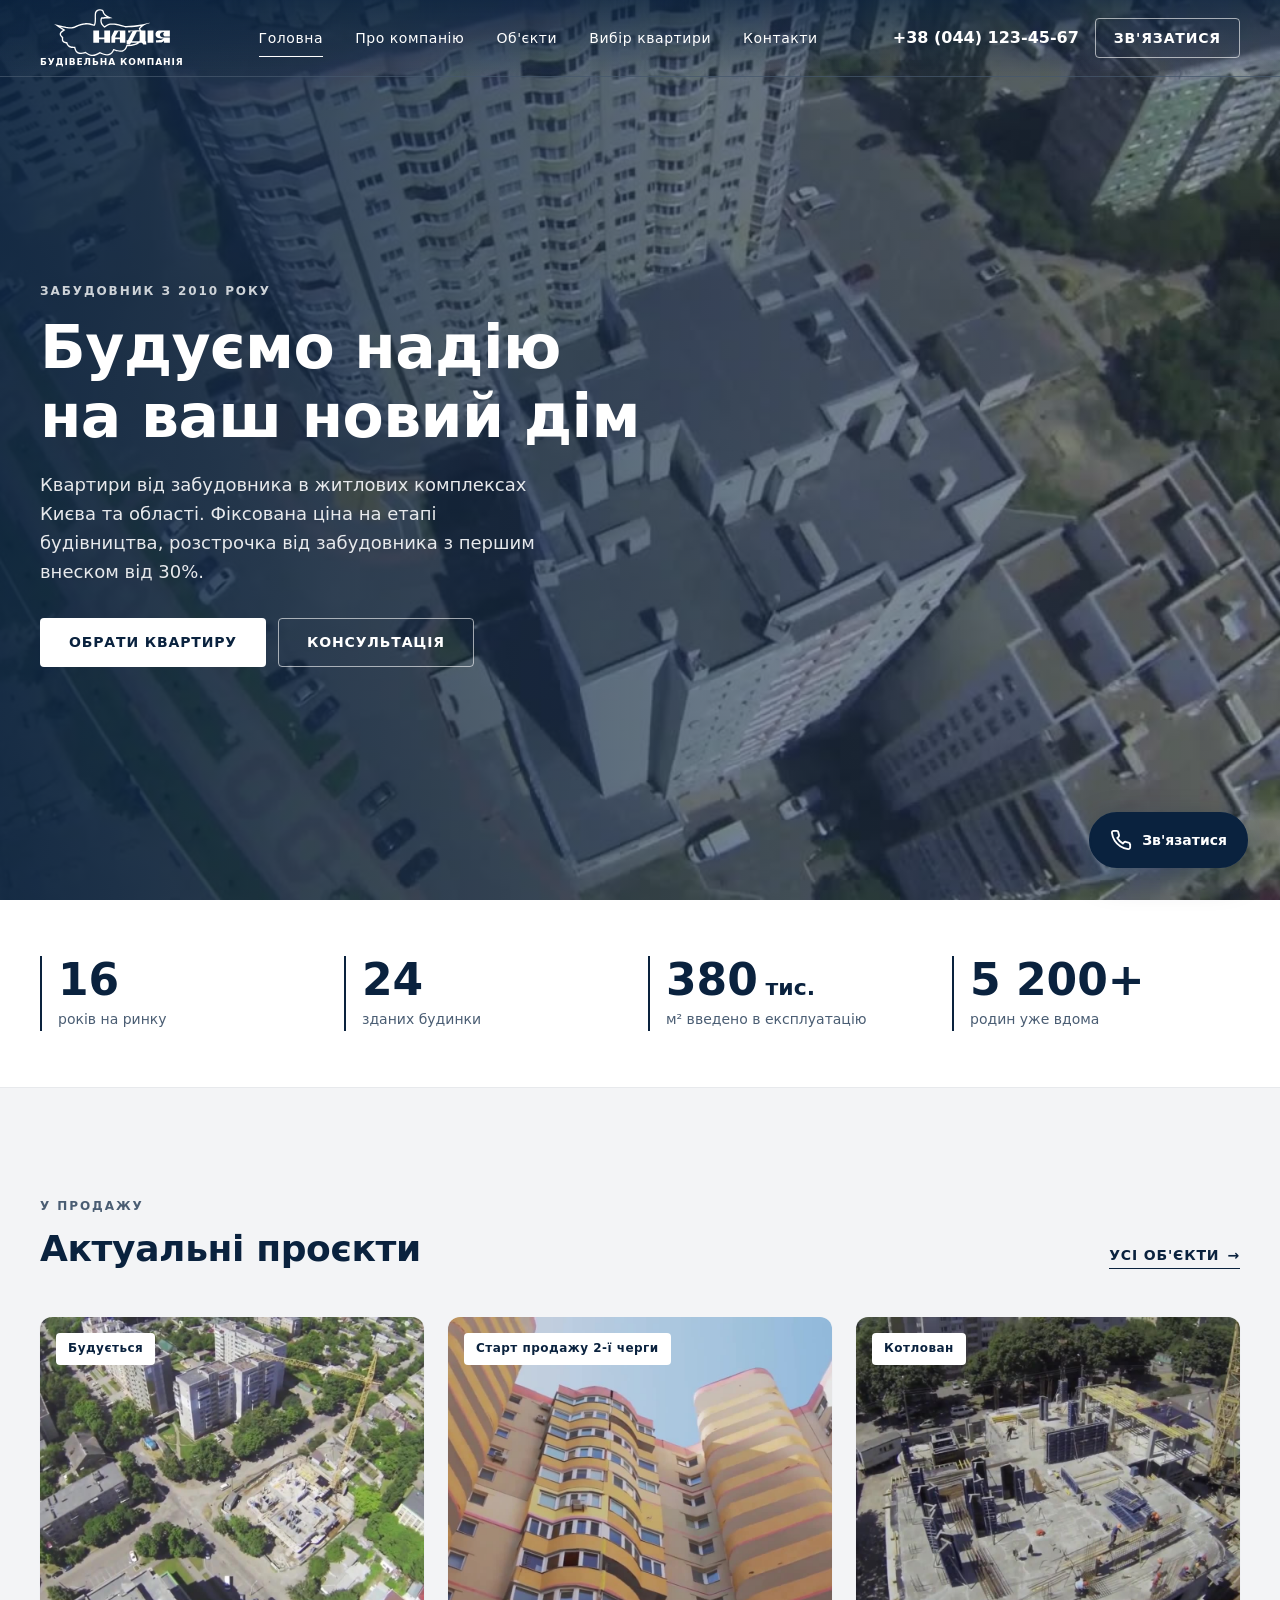
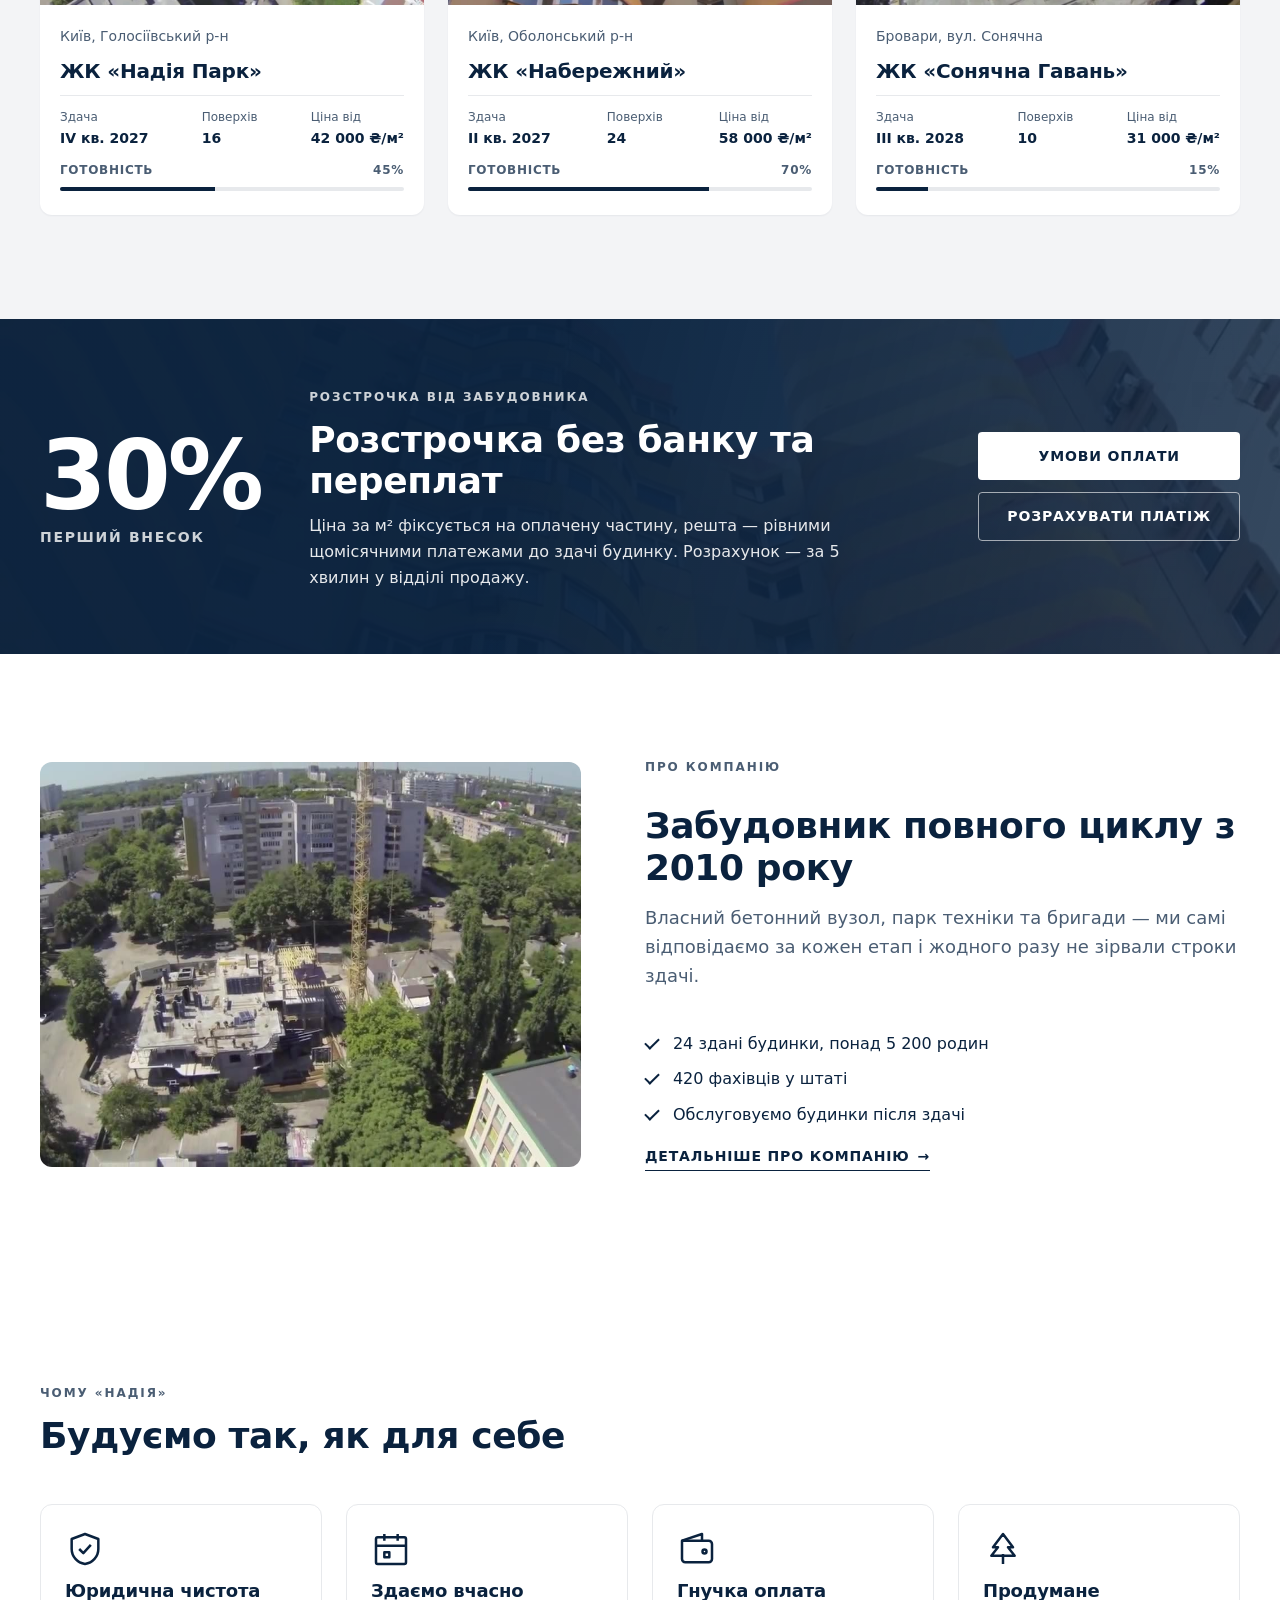
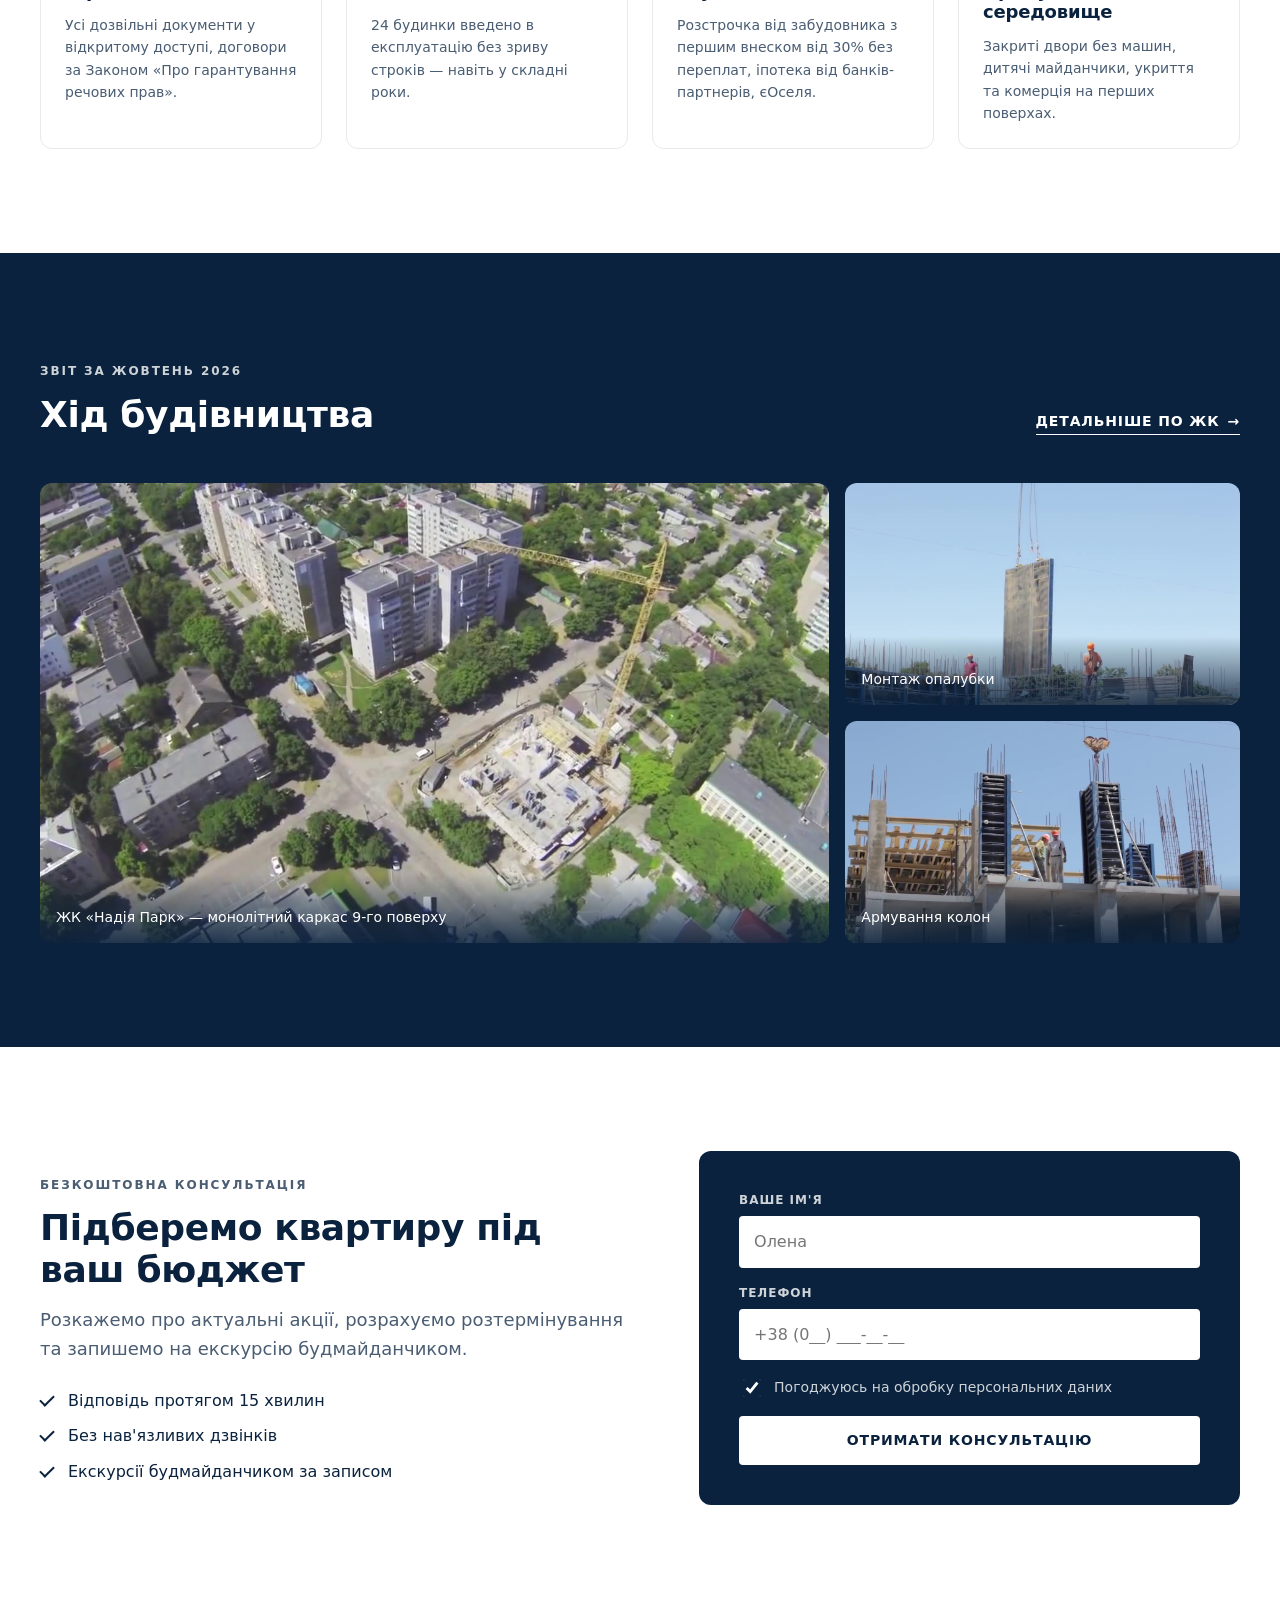
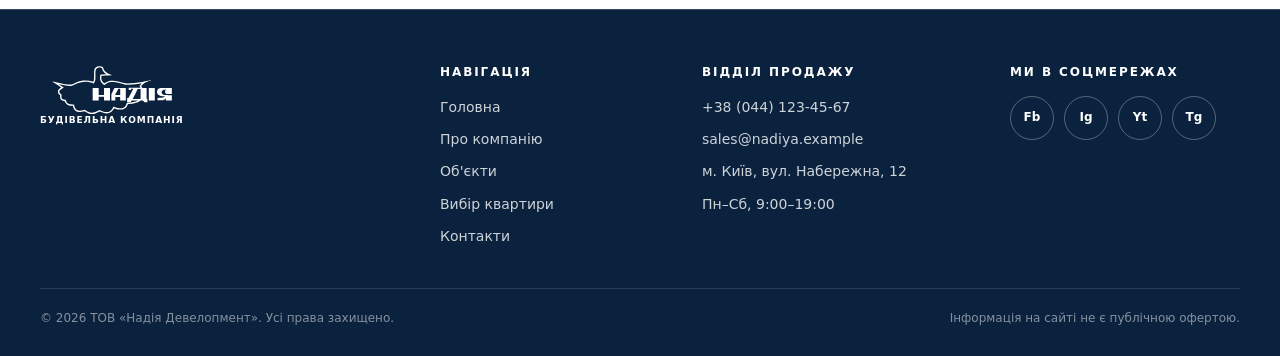
==== index.html @ 5833f3b8 "Підзадача 3: Hero без кнопки паузи та індикатора скролу - Прибрано кнопку паузи відео та індикатор п" ====
<!DOCTYPE html>
<html lang="uk">
<head>
  <meta charset="UTF-8">
  <meta name="viewport" content="width=device-width, initial-scale=1">
  <title>Головна — Надія Девелопмент</title>
  <meta name="description" content="Надія Девелопмент — будівництво житлових комплексів, продаж квартир від забудовника.">
  <meta name="theme-color" content="#0a223e">
  <link rel="icon" href="assets/icons/favicon.svg" type="image/svg+xml">
  <link rel="stylesheet" href="css/base.css">
  <link rel="stylesheet" href="css/components.css">
  <link rel="stylesheet" href="css/pages.css">
  <script src="js/main.js" defer></script>
</head>
<body class="page-home">
  <a class="skip-link" href="#main">Перейти до змісту</a>

  <header class="site-header" id="top">
    <div class="container site-header__inner">
      <a class="logo" href="index.html">
        <img src="assets/img/logo.svg" alt="Надія — на головну" width="301" height="122">
        <span class="logo__caption">Будівельна компанія</span>
      </a>

      <nav class="main-nav" id="main-nav" aria-label="Головне меню">
        <ul class="main-nav__list">
          <li><a class="main-nav__link" href="index.html" aria-current="page">Головна</a></li>
          <li><a class="main-nav__link" href="html/about.html">Про компанію</a></li>
          <li><a class="main-nav__link" href="html/properties.html">Об'єкти</a></li>
          <li><a class="main-nav__link" href="html/apartments.html">Вибір квартири</a></li>
          <li><a class="main-nav__link" href="html/contacts.html">Контакти</a></li>
        </ul>
        <div class="main-nav__extra">
          <a class="main-nav__phone" href="tel:+380441234567">+38 (044) 123-45-67</a>
          <p class="main-nav__hours">Пн–Сб, 9:00–19:00</p>
          <button class="btn btn--light btn--block" type="button" data-open-contact>Залишити заявку</button>
        </div>
      </nav>

      <div class="site-header__actions">
        <a class="header-phone" href="tel:+380441234567">+38 (044) 123-45-67</a>
        <button class="btn btn--outline-light btn--sm header-cta" type="button" data-open-contact>Зв'язатися</button>
        <button class="burger" type="button" aria-expanded="false" aria-controls="main-nav" aria-label="Відкрити меню">
          <span class="burger__line"></span>
        </button>
      </div>
    </div>
  </header>

  <main id="main">
    <!-- Hero with presentation video -->
    <section class="hero on-dark" aria-label="Головний банер">
      <video class="hero__video" autoplay muted loop playsinline preload="metadata" poster="assets/img/aerial-tower.jpg" aria-hidden="true">
        <source src="assets/video/presentation.mp4" type="video/mp4">
      </video>
      <div class="hero__overlay"></div>
      <div class="container hero__content">
        <span class="eyebrow">Забудовник з 2010 року</span>
        <h1 class="hero__title">Будуємо надію<br> на ваш новий дім</h1>
        <p class="hero__text">Квартири від забудовника в житлових комплексах Києва та області. Фіксована ціна на етапі будівництва, розстрочка від забудовника з першим внеском від 30%.</p>
        <div class="hero__actions">
          <a class="btn btn--light" href="html/apartments.html">Обрати квартиру</a>
          <button class="btn btn--outline-light" type="button" data-open-contact data-request-type="consultation">Консультація</button>
        </div>
      </div>
    </section>

    <!-- Company in numbers -->
    <section class="section stats" id="stats" aria-labelledby="stats-title">
      <div class="container">
        <h2 class="visually-hidden" id="stats-title">Компанія в цифрах</h2>
        <ul class="stats__list">
          <li class="stats__item"><span class="stats__value">16</span><span class="stats__label">років на ринку</span></li>
          <li class="stats__item"><span class="stats__value">24</span><span class="stats__label">зданих будинки</span></li>
          <li class="stats__item"><span class="stats__value">380<small> тис.</small></span><span class="stats__label">м² введено в експлуатацію</span></li>
          <li class="stats__item"><span class="stats__value">5 200+</span><span class="stats__label">родин уже вдома</span></li>
        </ul>
      </div>
    </section>

    <!-- Current projects -->
    <section class="section section--alt" aria-labelledby="projects-title">
      <div class="container">
        <div class="section__head">
          <div>
            <span class="eyebrow">У продажу</span>
            <h2 id="projects-title">Актуальні проєкти</h2>
          </div>
          <a class="link-arrow" href="html/properties.html">Усі об'єкти</a>
        </div>
        <div class="grid grid--3">
          <article class="project-card">
            <div class="project-card__media">
              <img src="assets/img/aerial-site.jpg" alt="" width="1280" height="720" loading="lazy">
              <span class="badge">Будується</span>
            </div>
            <div class="project-card__body">
              <p class="project-card__location">Київ, Голосіївський р-н</p>
              <h3 class="project-card__title"><a class="stretched-link" href="html/property.html">ЖК «Надія Парк»</a></h3>
              <dl class="project-card__facts"><div><dt>Здача</dt><dd>IV кв. 2027</dd></div><div><dt>Поверхів</dt><dd>16</dd></div><div><dt>Ціна від</dt><dd>42 000 ₴/м²</dd></div></dl>
            <div class="progress" role="img" aria-label="Готовність будівництва 45%">
              <span class="progress__label"><span>Готовність</span><span>45%</span></span>
              <span class="progress__track"><span class="progress__bar" style="width: 45%"></span></span>
            </div>
            </div>
          </article>
          <article class="project-card">
            <div class="project-card__media">
              <img src="assets/img/facade.jpg" alt="" width="1280" height="720" loading="lazy">
              <span class="badge">Старт продажу 2-ї черги</span>
            </div>
            <div class="project-card__body">
              <p class="project-card__location">Київ, Оболонський р-н</p>
              <h3 class="project-card__title"><a class="stretched-link" href="html/property.html">ЖК «Набережний»</a></h3>
              <dl class="project-card__facts"><div><dt>Здача</dt><dd>II кв. 2027</dd></div><div><dt>Поверхів</dt><dd>24</dd></div><div><dt>Ціна від</dt><dd>58 000 ₴/м²</dd></div></dl>
            <div class="progress" role="img" aria-label="Готовність будівництва 70%">
              <span class="progress__label"><span>Готовність</span><span>70%</span></span>
              <span class="progress__track"><span class="progress__bar" style="width: 70%"></span></span>
            </div>
            </div>
          </article>
          <article class="project-card">
            <div class="project-card__media">
              <img src="assets/img/site-top.jpg" alt="" width="1280" height="720" loading="lazy">
              <span class="badge">Котлован</span>
            </div>
            <div class="project-card__body">
              <p class="project-card__location">Бровари, вул. Сонячна</p>
              <h3 class="project-card__title"><a class="stretched-link" href="html/property.html">ЖК «Сонячна Гавань»</a></h3>
              <dl class="project-card__facts"><div><dt>Здача</dt><dd>III кв. 2028</dd></div><div><dt>Поверхів</dt><dd>10</dd></div><div><dt>Ціна від</dt><dd>31 000 ₴/м²</dd></div></dl>
            <div class="progress" role="img" aria-label="Готовність будівництва 15%">
              <span class="progress__label"><span>Готовність</span><span>15%</span></span>
              <span class="progress__track"><span class="progress__bar" style="width: 15%"></span></span>
            </div>
            </div>
          </article>
        </div>
      </div>
    </section>

    <!-- Promo: installment plan -->
    <section class="promo on-dark" aria-labelledby="promo-title">
      <div class="container promo__inner">
        <div class="promo__figure" aria-hidden="true">
          <span class="promo__value">30%</span>
          <span class="promo__caption">перший внесок</span>
        </div>
        <div class="promo__text">
          <span class="eyebrow">Розстрочка від забудовника</span>
          <h2 id="promo-title">Розстрочка без банку та переплат</h2>
          <p>Ціна за м² фіксується на оплачену частину, решта — рівними щомісячними платежами до здачі будинку. Розрахунок — за 5 хвилин у відділі продажу.</p>
        </div>
        <div class="promo__actions">
          <a class="btn btn--light" href="html/property.html#purchase">Умови оплати</a>
          <button class="btn btn--outline-light" type="button" data-open-contact data-request-type="consultation" data-message="Прошу розрахувати розстрочку">Розрахувати платіж</button>
        </div>
      </div>
    </section>

    <!-- About teaser -->
    <section class="section" aria-labelledby="about-teaser-title">
      <div class="container about-intro">
        <figure class="about-intro__media">
          <img src="assets/img/panorama.jpg" alt="Житлові квартали, збудовані компанією" width="1280" height="720" loading="lazy">
        </figure>
        <div class="about-intro__text">
          <span class="eyebrow">Про компанію</span>
          <h2 id="about-teaser-title">Забудовник повного циклу з 2010 року</h2>
          <p class="lead">Власний бетонний вузол, парк техніки та бригади — ми самі відповідаємо за кожен етап і жодного разу не зірвали строки здачі.</p>
          <ul class="cta__points">
            <li>24 здані будинки, понад 5 200 родин</li>
            <li>420 фахівців у штаті</li>
            <li>Обслуговуємо будинки після здачі</li>
          </ul>
          <p><a class="link-arrow" href="html/about.html">Детальніше про компанію</a></p>
        </div>
      </div>
    </section>

    <!-- Advantages -->
    <section class="section" aria-labelledby="why-title">
      <div class="container">
        <div class="section__head">
          <div>
            <span class="eyebrow">Чому «Надія»</span>
            <h2 id="why-title">Будуємо так, як для себе</h2>
          </div>
        </div>
        <ul class="features grid grid--4">
          <li class="feature">
            <svg class="feature__icon" width="40" height="40" viewBox="0 0 24 24" fill="none" stroke="currentColor" stroke-width="1.5" stroke-linejoin="round" aria-hidden="true"><path d="M12 3l8 3v6c0 4.5-3.4 8.3-8 9-4.6-.7-8-4.5-8-9V6z"/><path d="M8.5 12l2.5 2.5 4.5-5"/></svg>
            <h3 class="feature__title">Юридична чистота</h3>
            <p class="feature__text">Усі дозвільні документи у відкритому доступі, договори за Законом «Про гарантування речових прав».</p>
          </li>
          <li class="feature">
            <svg class="feature__icon" width="40" height="40" viewBox="0 0 24 24" fill="none" stroke="currentColor" stroke-width="1.5" stroke-linejoin="round" aria-hidden="true"><rect x="3" y="5" width="18" height="16" rx="1"/><path d="M3 10h18M8 3v4M16 3v4"/><path d="M8 14h3v3H8z"/></svg>
            <h3 class="feature__title">Здаємо вчасно</h3>
            <p class="feature__text">24 будинки введено в експлуатацію без зриву строків — навіть у складні роки.</p>
          </li>
          <li class="feature">
            <svg class="feature__icon" width="40" height="40" viewBox="0 0 24 24" fill="none" stroke="currentColor" stroke-width="1.5" stroke-linejoin="round" aria-hidden="true"><path d="M3 7h16a2 2 0 0 1 2 2v9a2 2 0 0 1-2 2H5a2 2 0 0 1-2-2z"/><path d="M3 7l12-4v4"/><circle cx="16.5" cy="13.5" r="1.2"/></svg>
            <h3 class="feature__title">Гнучка оплата</h3>
            <p class="feature__text">Розстрочка від забудовника з першим внеском від 30% без переплат, іпотека від банків-партнерів, єОселя.</p>
          </li>
          <li class="feature">
            <svg class="feature__icon" width="40" height="40" viewBox="0 0 24 24" fill="none" stroke="currentColor" stroke-width="1.5" stroke-linejoin="round" aria-hidden="true"><path d="M12 21v-6"/><path d="M12 3l6 8h-3l4 5H5l4-5H6z"/></svg>
            <h3 class="feature__title">Продумане середовище</h3>
            <p class="feature__text">Закриті двори без машин, дитячі майданчики, укриття та комерція на перших поверхах.</p>
          </li>
        </ul>
      </div>
    </section>

    <!-- Construction progress -->
    <section class="section section--dark" aria-labelledby="progress-title">
      <div class="container">
        <div class="section__head">
          <div>
            <span class="eyebrow">Звіт за жовтень 2026</span>
            <h2 id="progress-title">Хід будівництва</h2>
          </div>
          <a class="link-arrow" href="html/property.html#progress">Детальніше по ЖК</a>
        </div>
        <div class="progress-gallery">
          <figure class="progress-gallery__item progress-gallery__item--main">
            <img src="assets/img/aerial-site.jpg" alt="Будмайданчик ЖК «Надія Парк» з висоти" width="1280" height="720" loading="lazy">
            <figcaption>ЖК «Надія Парк» — монолітний каркас 9-го поверху</figcaption>
          </figure>
          <figure class="progress-gallery__item">
            <img src="assets/img/crane.jpg" alt="Монтаж опалубки краном" width="1280" height="720" loading="lazy">
            <figcaption>Монтаж опалубки</figcaption>
          </figure>
          <figure class="progress-gallery__item">
            <img src="assets/img/formwork.jpg" alt="Армування колон" width="1280" height="720" loading="lazy">
            <figcaption>Армування колон</figcaption>
          </figure>
        </div>
      </div>
    </section>

    <!-- CTA with form -->
    <section class="section cta" aria-labelledby="cta-title">
      <div class="container cta__inner">
        <div class="cta__text">
          <span class="eyebrow">Безкоштовна консультація</span>
          <h2 id="cta-title">Підберемо квартиру під ваш бюджет</h2>
          <p class="lead">Розкажемо про актуальні акції, розрахуємо розтермінування та запишемо на екскурсію будмайданчиком.</p>
          <ul class="cta__points">
            <li>Відповідь протягом 15 хвилин</li>
            <li>Без нав'язливих дзвінків</li>
            <li>Екскурсії будмайданчиком за записом</li>
          </ul>
        </div>
        <div class="cta__form on-dark">
          <form class="form js-contact-form" novalidate>
            <div class="form__field">
              <label class="form__label" for="cta-name">Ваше ім'я</label>
              <input class="form__input" id="cta-name" name="name" type="text" autocomplete="name" required placeholder="Олена">
            </div>
            <div class="form__field">
              <label class="form__label" for="cta-phone">Телефон</label>
              <input class="form__input" id="cta-phone" name="phone" type="tel" autocomplete="tel" required placeholder="+38 (0__) ___-__-__">
            </div>
            <label class="form__check">
              <input type="checkbox" name="agree" required checked>
              <span>Погоджуюсь на обробку персональних даних</span>
            </label>
            <button class="btn btn--light btn--block" type="submit">Отримати консультацію</button>
          </form>
          <div class="form-success" hidden>
            <p class="form-success__title">Дякуємо!</p>
            <p class="muted">Заявку отримано. Ми зателефонуємо найближчим часом.</p>
          </div>
        </div>
      </div>
    </section>
  </main>

  <footer class="site-footer">
    <div class="container">
      <div class="site-footer__grid">
        <div class="site-footer__brand">
          <a class="logo logo--footer" href="index.html">
            <img src="assets/img/logo.svg" alt="Надія" width="301" height="122" loading="lazy">
            <span class="logo__caption">Будівельна компанія</span>
          </a>
        </div>
        <div>
          <h2 class="site-footer__title">Навігація</h2>
          <ul class="site-footer__list">
            <li><a href="index.html">Головна</a></li>
            <li><a href="html/about.html">Про компанію</a></li>
            <li><a href="html/properties.html">Об'єкти</a></li>
            <li><a href="html/apartments.html">Вибір квартири</a></li>
            <li><a href="html/contacts.html">Контакти</a></li>
          </ul>
        </div>
        <div>
          <h2 class="site-footer__title">Відділ продажу</h2>
          <ul class="site-footer__list">
            <li><a href="tel:+380441234567">+38 (044) 123-45-67</a></li>
            <li><a href="mailto:sales@nadiya.example">sales@nadiya.example</a></li>
            <li>м. Київ, вул. Набережна, 12</li>
            <li>Пн–Сб, 9:00–19:00</li>
          </ul>
        </div>
        <div>
          <h2 class="site-footer__title">Ми в соцмережах</h2>
          <ul class="site-footer__social">
            <li><a href="#" aria-label="Facebook">Fb</a></li>
            <li><a href="#" aria-label="Instagram">Ig</a></li>
            <li><a href="#" aria-label="YouTube">Yt</a></li>
            <li><a href="#" aria-label="Telegram">Tg</a></li>
          </ul>
        </div>
      </div>
      <div class="site-footer__bottom">
        <p>© 2026 ТОВ «Надія Девелопмент». Усі права захищено.</p>
        <p>Інформація на сайті не є публічною офертою.</p>
      </div>
    </div>
  </footer>

  <!-- Quick-access contact button (every page) -->
  <button class="fab" type="button" data-open-contact aria-label="Зв'язатися з відділом продажу">
    <svg width="22" height="22" viewBox="0 0 24 24" fill="none" stroke="currentColor" stroke-width="2" aria-hidden="true"><path d="M22 16.9v3a2 2 0 0 1-2.2 2 19.8 19.8 0 0 1-8.6-3.1 19.5 19.5 0 0 1-6-6A19.8 19.8 0 0 1 2.1 4.2 2 2 0 0 1 4.1 2h3a2 2 0 0 1 2 1.7c.1.9.4 1.8.7 2.7a2 2 0 0 1-.5 2.1L8 9.8a16 16 0 0 0 6 6l1.3-1.3a2 2 0 0 1 2.1-.4c.9.3 1.8.6 2.7.7a2 2 0 0 1 1.7 2z"/></svg>
    <span class="fab__label">Зв'язатися</span>
  </button>

  <!-- Contact modal -->
  <div class="modal" id="contact-modal" role="dialog" aria-modal="true" aria-labelledby="contact-modal-title" hidden>
    <div class="modal__backdrop" data-close-modal></div>
    <div class="modal__dialog">
      <button class="modal__close" type="button" data-close-modal aria-label="Закрити">×</button>
      <span class="eyebrow">Відділ продажу</span>
      <h2 class="modal__title" id="contact-modal-title">Залиште заявку</h2>
      <p class="muted modal__text">Менеджер зателефонує протягом 15 хвилин у робочий час і відповість на всі запитання.</p>
      <form class="form js-contact-form" novalidate>
        <fieldset class="filters__group request-types">
          <legend class="form__label">Тип звернення</legend>
          <div class="chips">
            <label class="chip-check"><input type="radio" name="type" value="consultation" checked><span>Консультація в офісі</span></label>
            <label class="chip-check"><input type="radio" name="type" value="callback"><span>Зворотний дзвінок</span></label>
            <label class="chip-check"><input type="radio" name="type" value="booking"><span>Бронювання</span></label>
            <label class="chip-check"><input type="radio" name="type" value="viewing"><span>Перегляд об'єкта</span></label>
            <label class="chip-check"><input type="radio" name="type" value="online"><span>Онлайн-консультація</span></label>
            <label class="chip-check"><input type="radio" name="type" value="availability"><span>Уточнити наявність</span></label>
          </div>
        </fieldset>
        <div class="form__field">
          <label class="form__label" for="cm-name">Ваше ім'я</label>
          <input class="form__input" id="cm-name" name="name" type="text" autocomplete="name" required placeholder="Олена">
        </div>
        <div class="form__field">
          <label class="form__label" for="cm-phone">Телефон</label>
          <input class="form__input" id="cm-phone" name="phone" type="tel" autocomplete="tel" required placeholder="+38 (0__) ___-__-__">
        </div>
        <div class="form__field">
          <label class="form__label" for="cm-project">Житловий комплекс</label>
          <select class="form__input" id="cm-project" name="project">
            <option value="">Ще не визначився</option>
            <option>ЖК «Надія Парк»</option>
            <option>ЖК «Набережний»</option>
            <option>ЖК «Сонячна Гавань»</option>
          </select>
        </div>
        <div class="form__field">
          <label class="form__label" for="cm-message">Коментар</label>
          <textarea class="form__input" id="cm-message" name="message" rows="3" placeholder="Наприклад: цікавить 2-кімнатна до 3 млн грн"></textarea>
        </div>
        <label class="form__check">
          <input type="checkbox" name="agree" required checked>
          <span>Погоджуюсь на обробку персональних даних</span>
        </label>
        <button class="btn btn--primary btn--block" type="submit">Надіслати заявку</button>
      </form>
      <div class="form-success" hidden>
        <p class="form-success__title">Дякуємо!</p>
        <p class="muted">Заявку отримано. Ми зателефонуємо найближчим часом.</p>
      </div>
    </div>
  </div>
</body>
</html>
---- css/base.css ----
/* ==========================================================================
   Base: design tokens, reset, typography, layout helpers (mobile-first)
   ========================================================================== */

:root {
  /* Brand palette */
  --navy: #0a223e;
  --navy-90: #1c3450;
  --navy-70: #4a5d73;
  --navy-50: #84919f;
  --navy-20: #ced3d8;
  --navy-10: #e7e9ec;
  --navy-05: #f3f4f6;
  --white: #ffffff;

  /* Semantic */
  --bg: var(--white);
  --bg-alt: var(--navy-05);
  --text: var(--navy);
  --text-muted: var(--navy-70);
  --border: var(--navy-20);
  --overlay: rgba(10, 34, 62, 0.62);

  /* Apartment statuses (shades of navy + grey) */
  --status-free: var(--navy);
  --status-reserved: var(--navy-50);
  --status-sold: var(--navy-10);

  /* Typography */
  --font: system-ui, -apple-system, "Segoe UI", Roboto, "Helvetica Neue", Arial, sans-serif;
  --fs-xs: 0.75rem;
  --fs-sm: 0.875rem;
  --fs-base: 1rem;
  --fs-lg: 1.125rem;
  --fs-h3: 1.25rem;
  --fs-h2: 1.75rem;
  --fs-h1: 2.25rem;

  /* Spacing & shape */
  --gutter: 16px;
  --container: 1200px;
  --section-y: 56px;
  --radius: 4px;
  --radius-lg: 12px;
  --shadow: 0 8px 24px rgba(10, 34, 62, 0.12);
  --header-h: 64px;
  --transition: 0.25s ease;
}

@media (min-width: 768px) {
  :root {
    --gutter: 32px;
    --section-y: 80px;
    --fs-h2: 2.25rem;
    --fs-h1: 3rem;
    --header-h: 76px;
  }
}

@media (min-width: 1200px) {
  :root {
    --section-y: 104px;
    --fs-h1: 3.75rem;
  }
}

/* Reset ------------------------------------------------------------------ */
*,
*::before,
*::after {
  box-sizing: border-box;
}

html {
  -webkit-text-size-adjust: 100%;
  scroll-behavior: smooth;
  scroll-padding-top: var(--header-h);
}

body {
  margin: 0;
  min-height: 100vh;
  font-family: var(--font);
  font-size: var(--fs-base);
  line-height: 1.6;
  color: var(--text);
  background: var(--bg);
  overflow-x: hidden;
}

body.is-locked {
  overflow: hidden;
}

h1, h2, h3, h4, p, ul, ol, figure, dl, dd {
  margin: 0;
}

ul[class],
ol[class] {
  list-style: none;
  padding: 0;
}

img, video, svg {
  display: block;
  max-width: 100%;
}

img {
  height: auto;
}

a {
  color: inherit;
  text-decoration: none;
}

button,
input,
select,
textarea {
  font: inherit;
  color: inherit;
}

button {
  cursor: pointer;
  background: none;
  border: 0;
  padding: 0;
}

:focus-visible {
  outline: 2px solid var(--navy);
  outline-offset: 3px;
}

.on-dark :focus-visible,
.site-header :focus-visible,
.site-footer :focus-visible {
  outline-color: var(--white);
}

/* Typography --------------------------------------------------------------- */
h1, h2, h3, h4 {
  line-height: 1.15;
  font-weight: 700;
  letter-spacing: -0.01em;
}

h1 { font-size: var(--fs-h1); }
h2 { font-size: var(--fs-h2); }
h3 { font-size: var(--fs-h3); }

.eyebrow {
  display: inline-block;
  font-size: var(--fs-xs);
  font-weight: 600;
  letter-spacing: 0.16em;
  text-transform: uppercase;
  color: var(--text-muted);
  margin-bottom: 12px;
}

.on-dark .eyebrow,
.section--dark .eyebrow {
  color: var(--navy-20);
}

.lead {
  font-size: var(--fs-lg);
  color: var(--text-muted);
}

.muted {
  color: var(--text-muted);
}

/* Layout helpers ----------------------------------------------------------- */
.container {
  width: 100%;
  max-width: calc(var(--container) + var(--gutter) * 2);
  margin-inline: auto;
  padding-inline: var(--gutter);
}

.section {
  padding-block: var(--section-y);
}

.section--alt {
  background: var(--bg-alt);
}

.section--dark,
.on-dark {
  background: var(--navy);
  color: var(--white);
}

.section__head {
  display: flex;
  flex-direction: column;
  align-items: flex-start;
  gap: 12px;
  margin-bottom: 32px;
}

@media (min-width: 768px) {
  .section__head {
    flex-direction: row;
    align-items: flex-end;
    justify-content: space-between;
    margin-bottom: 48px;
  }
}

.grid {
  display: grid;
  gap: 24px;
}

@media (min-width: 768px) {
  .grid--2 { grid-template-columns: repeat(2, 1fr); }
  .grid--3 { grid-template-columns: repeat(2, 1fr); }
  .grid--4 { grid-template-columns: repeat(2, 1fr); }
}

@media (min-width: 1200px) {
  .grid--3 { grid-template-columns: repeat(3, 1fr); }
  .grid--4 { grid-template-columns: repeat(4, 1fr); }
}

.visually-hidden {
  position: absolute !important;
  width: 1px;
  height: 1px;
  margin: -1px;
  padding: 0;
  overflow: hidden;
  clip: rect(0 0 0 0);
  white-space: nowrap;
  border: 0;
}

.skip-link {
  position: absolute;
  left: 8px;
  top: -48px;
  z-index: 200;
  padding: 8px 16px;
  background: var(--white);
  color: var(--navy);
  font-weight: 600;
  transition: top var(--transition);
}

.skip-link:focus {
  top: 8px;
}

[hidden] {
  display: none !important;
}

@media (prefers-reduced-motion: reduce) {
  html { scroll-behavior: auto; }
  *, *::before, *::after {
    transition-duration: 0.01ms !important;
    animation-duration: 0.01ms !important;
  }
}
---- css/components.css ----
/* ==========================================================================
   Components: buttons, header, navigation, footer
   ========================================================================== */

/* Buttons ------------------------------------------------------------------ */
.btn {
  display: inline-flex;
  align-items: center;
  justify-content: center;
  gap: 8px;
  min-height: 48px;
  padding: 12px 28px;
  border: 1px solid transparent;
  border-radius: var(--radius);
  font-size: var(--fs-sm);
  font-weight: 600;
  letter-spacing: 0.06em;
  text-transform: uppercase;
  text-align: center;
  transition: background var(--transition), color var(--transition), border-color var(--transition);
}

.btn--primary {
  background: var(--navy);
  color: var(--white);
}

.btn--primary:hover {
  background: var(--navy-90);
}

.btn--outline {
  border-color: var(--navy);
  color: var(--navy);
}

.btn--outline:hover {
  background: var(--navy);
  color: var(--white);
}

.btn--light {
  background: var(--white);
  color: var(--navy);
}

.btn--light:hover {
  background: var(--navy-10);
}

.btn--outline-light {
  border-color: rgba(255, 255, 255, 0.6);
  color: var(--white);
}

.btn--outline-light:hover {
  background: var(--white);
  color: var(--navy);
}

.btn--sm {
  min-height: 40px;
  padding: 8px 18px;
}

.btn--block {
  width: 100%;
}

.link-arrow {
  display: inline-flex;
  align-items: center;
  gap: 8px;
  font-weight: 600;
  font-size: var(--fs-sm);
  letter-spacing: 0.06em;
  text-transform: uppercase;
  border-bottom: 1px solid currentColor;
  padding-bottom: 2px;
}

.link-arrow::after {
  content: "→";
  transition: transform var(--transition);
}

.link-arrow:hover::after {
  transform: translateX(4px);
}

/* Header ------------------------------------------------------------------- */
.site-header {
  position: sticky;
  top: 0;
  z-index: 50;
  border-bottom: 1px solid rgba(255, 255, 255, 0.18);
  background: var(--navy);
  color: var(--white);
  transition: background var(--transition), box-shadow var(--transition);
}

.site-header.is-scrolled {
  box-shadow: 0 4px 20px rgba(0, 0, 0, 0.25);
}

/* Transparent header over the home hero video */
.page-home .site-header {
  position: fixed;
  left: 0;
  right: 0;
  background: linear-gradient(to bottom, rgba(10, 34, 62, 0.7), rgba(10, 34, 62, 0));
}

.page-home .site-header.is-scrolled,
.page-home .site-header.is-open {
  background: var(--navy);
}

.site-header__inner {
  display: flex;
  align-items: center;
  justify-content: space-between;
  gap: 16px;
  height: var(--header-h);
}

.logo {
  flex-shrink: 0;
  position: relative;
  z-index: 2;
  display: inline-flex;
  flex-direction: column;
  align-items: center;
  gap: 2px;
}

.logo__caption {
  font-size: 0.5rem;
  font-weight: 600;
  letter-spacing: 0.08em;
  line-height: 1;
  text-transform: uppercase;
  white-space: nowrap;
  color: var(--white);
}

@media (min-width: 768px) {
  .logo__caption { font-size: 0.5625rem; letter-spacing: 0.1em; }
}

.logo img {
  width: 88px;
  height: auto;
}

@media (min-width: 768px) {
  .logo img { width: 116px; }
}

.site-header__actions {
  display: flex;
  align-items: center;
  gap: 16px;
  position: relative;
  z-index: 2;
}

.header-phone,
.header-cta {
  display: none;
}

@media (min-width: 768px) {
  .header-cta { display: inline-flex; }
}

@media (min-width: 1200px) {
  .header-phone {
    display: inline;
    font-weight: 600;
    white-space: nowrap;
  }
}

/* Burger */
.burger {
  display: flex;
  align-items: center;
  justify-content: center;
  width: 44px;
  height: 44px;
  margin-right: -10px;
}

.burger__line,
.burger__line::before,
.burger__line::after {
  display: block;
  width: 24px;
  height: 2px;
  background: var(--white);
  transition: transform var(--transition), background var(--transition);
}

.burger__line {
  position: relative;
}

.burger__line::before,
.burger__line::after {
  content: "";
  position: absolute;
  left: 0;
}

.burger__line::before { top: -7px; }
.burger__line::after { top: 7px; }

.burger[aria-expanded="true"] .burger__line {
  background: transparent;
}

.burger[aria-expanded="true"] .burger__line::before {
  transform: translateY(7px) rotate(45deg);
}

.burger[aria-expanded="true"] .burger__line::after {
  transform: translateY(-7px) rotate(-45deg);
}

/* Navigation: mobile full-screen panel */
.main-nav {
  position: fixed;
  inset: 0;
  z-index: 1;
  display: flex;
  flex-direction: column;
  justify-content: space-between;
  gap: 32px;
  padding: calc(var(--header-h) + 24px) var(--gutter) 32px;
  background: var(--navy);
  overflow-y: auto;
  opacity: 0;
  visibility: hidden;
  transform: translateY(-12px);
  transition: opacity var(--transition), transform var(--transition), visibility var(--transition);
}

.main-nav.is-open {
  opacity: 1;
  visibility: visible;
  transform: none;
}

.main-nav__list {
  display: flex;
  flex-direction: column;
}

.main-nav__link {
  display: block;
  padding: 14px 0;
  font-size: 1.5rem;
  font-weight: 600;
  border-bottom: 1px solid rgba(255, 255, 255, 0.12);
}

.main-nav__link[aria-current="page"] {
  color: var(--navy-20);
}

.main-nav__extra {
  display: flex;
  flex-direction: column;
  gap: 8px;
}

.main-nav__phone {
  font-size: 1.25rem;
  font-weight: 700;
}

.main-nav__hours {
  color: var(--navy-20);
  font-size: var(--fs-sm);
  margin-bottom: 16px;
}

/* Navigation: desktop inline */
@media (min-width: 1024px) {
  .burger { display: none; }

  .main-nav {
    position: static;
    flex-direction: row;
    padding: 0;
    background: none;
    opacity: 1;
    visibility: visible;
    transform: none;
    overflow: visible;
  }

  .main-nav__list {
    flex-direction: row;
    gap: 32px;
  }

  .main-nav__link {
    position: relative;
    padding: 8px 0;
    font-size: var(--fs-sm);
    font-weight: 500;
    letter-spacing: 0.04em;
    border: 0;
  }

  .main-nav__link::after {
    content: "";
    position: absolute;
    left: 0;
    right: 0;
    bottom: 0;
    height: 1px;
    background: currentColor;
    transform: scaleX(0);
    transition: transform var(--transition);
  }

  .main-nav__link:hover::after,
  .main-nav__link[aria-current="page"]::after {
    transform: scaleX(1);
  }

  .main-nav__link[aria-current="page"] {
    color: var(--white);
  }

  .main-nav__extra { display: none; }
}

/* Footer ------------------------------------------------------------------- */
.site-footer {
  border-top: 1px solid rgba(255, 255, 255, 0.18);
  background: var(--navy);
  color: var(--navy-20);
  font-size: var(--fs-sm);
  padding-top: 56px;
}

.site-footer__grid {
  display: grid;
  gap: 32px;
  padding-bottom: 40px;
}

@media (min-width: 768px) {
  .site-footer__grid { grid-template-columns: repeat(2, 1fr); }
}

@media (min-width: 1200px) {
  .site-footer__grid { grid-template-columns: 1.6fr 1fr 1.2fr 1fr; }
}

.logo--footer img {
  width: 120px;
}

.site-footer__title {
  margin-bottom: 16px;
  color: var(--white);
  font-size: var(--fs-xs);
  letter-spacing: 0.16em;
  text-transform: uppercase;
}

.site-footer__list {
  display: grid;
  gap: 10px;
}

.site-footer__list a:hover {
  color: var(--white);
}

.site-footer__social {
  display: flex;
  gap: 10px;
}

.site-footer__social a {
  display: flex;
  align-items: center;
  justify-content: center;
  width: 44px;
  height: 44px;
  border: 1px solid rgba(255, 255, 255, 0.3);
  border-radius: 50%;
  color: var(--white);
  font-weight: 600;
  font-size: var(--fs-xs);
  transition: background var(--transition), color var(--transition);
}

.site-footer__social a:hover {
  background: var(--white);
  color: var(--navy);
}

.site-footer__bottom {
  display: flex;
  flex-direction: column;
  gap: 4px;
  padding: 20px 0 96px; /* room for the floating contact button */
  border-top: 1px solid rgba(255, 255, 255, 0.12);
  font-size: var(--fs-xs);
  color: var(--navy-50);
}

@media (min-width: 768px) {
  .site-footer__bottom {
    flex-direction: row;
    justify-content: space-between;
    padding-bottom: 28px;
  }
}

/* Floating contact button (quick access from any point) -------------------- */
.fab {
  position: fixed;
  right: 16px;
  bottom: 16px;
  z-index: 40;
  display: inline-flex;
  align-items: center;
  gap: 10px;
  height: 56px;
  padding: 0 20px;
  border: 1px solid rgba(255, 255, 255, 0.25);
  border-radius: 28px;
  background: var(--navy);
  color: var(--white);
  font-size: var(--fs-sm);
  font-weight: 600;
  box-shadow: 0 10px 30px rgba(10, 34, 62, 0.35);
  transition: transform var(--transition), background var(--transition);
}

.fab:hover {
  transform: translateY(-2px);
  background: var(--navy-90);
}

.fab::before {
  content: "";
  position: absolute;
  inset: -1px;
  border-radius: inherit;
  border: 2px solid var(--navy);
  animation: fab-pulse 2.4s ease-out infinite;
  pointer-events: none;
}

@keyframes fab-pulse {
  0% { transform: scale(1); opacity: 0.6; }
  100% { transform: scale(1.25); opacity: 0; }
}

@media (min-width: 768px) {
  .fab { right: 32px; bottom: 32px; }
}

/* Modal -------------------------------------------------------------------- */
.modal {
  position: fixed;
  inset: 0;
  z-index: 100;
  display: flex;
  align-items: flex-end;
  justify-content: center;
}

@media (min-width: 768px) {
  .modal { align-items: center; padding: 24px; }
}

.modal__backdrop {
  position: absolute;
  inset: 0;
  background: rgba(10, 34, 62, 0.7);
  animation: fade-in 0.2s ease;
}

.modal__dialog {
  position: relative;
  width: 100%;
  max-width: 480px;
  max-height: 92vh;
  overflow-y: auto;
  padding: 32px var(--gutter) 24px;
  background: var(--white);
  border-radius: var(--radius-lg) var(--radius-lg) 0 0;
  animation: slide-up 0.25s ease;
}

.modal__dialog--wide {
  max-width: 760px;
}

@media (min-width: 768px) {
  .modal__dialog {
    padding: 40px;
    border-radius: var(--radius-lg);
  }
}

.modal__close {
  position: absolute;
  top: 8px;
  right: 8px;
  width: 44px;
  height: 44px;
  font-size: 28px;
  line-height: 1;
  color: var(--navy-70);
}

.modal__close:hover {
  color: var(--navy);
}

.modal__title {
  margin-bottom: 8px;
}

.modal__text {
  margin-bottom: 24px;
}

@keyframes fade-in {
  from { opacity: 0; }
}

@keyframes slide-up {
  from { transform: translateY(24px); opacity: 0; }
}

/* Forms -------------------------------------------------------------------- */
.form {
  display: grid;
  gap: 16px;
}

.form__field {
  display: grid;
  gap: 6px;
}

.form__label {
  font-size: var(--fs-xs);
  font-weight: 600;
  letter-spacing: 0.08em;
  text-transform: uppercase;
  color: var(--text-muted);
}

.form__input {
  width: 100%;
  min-height: 48px;
  padding: 12px 14px;
  border: 1px solid var(--border);
  border-radius: var(--radius);
  background: var(--white);
  color: var(--navy);
  transition: border-color var(--transition);
}

.form__input:focus {
  outline: none;
  border-color: var(--navy);
  box-shadow: 0 0 0 3px var(--navy-10);
}

.form__input.is-invalid {
  border-color: #b3261e;
}

textarea.form__input {
  resize: vertical;
}

select.form__input {
  appearance: none;
  padding-right: 40px;
  background-image: url("data:image/svg+xml,%3Csvg xmlns='http://www.w3.org/2000/svg' width='12' height='8' viewBox='0 0 12 8'%3E%3Cpath d='M1 1l5 5 5-5' fill='none' stroke='%230a223e' stroke-width='2'/%3E%3C/svg%3E");
  background-repeat: no-repeat;
  background-position: right 14px center;
}

.form__check {
  display: flex;
  align-items: flex-start;
  gap: 10px;
  font-size: var(--fs-sm);
  color: var(--text-muted);
  cursor: pointer;
}

.form__check input {
  width: 18px;
  height: 18px;
  margin-top: 3px;
  accent-color: var(--navy);
  flex-shrink: 0;
}

.form-success {
  padding: 32px 0 8px;
  text-align: center;
}

.form-success__title {
  font-size: var(--fs-h2);
  font-weight: 700;
  margin-bottom: 8px;
}

.form-success::before {
  content: "✓";
  display: flex;
  align-items: center;
  justify-content: center;
  width: 64px;
  height: 64px;
  margin: 0 auto 16px;
  border-radius: 50%;
  background: var(--navy);
  color: var(--white);
  font-size: 28px;
}

/* Dark variant (form on navy background) */
.on-dark .form__label,
.on-dark .form__check { color: var(--navy-20); }
.on-dark .form__input { border-color: transparent; }
.on-dark .form-success .muted { color: var(--navy-20); }
.on-dark .form-success::before { background: var(--white); color: var(--navy); }

/* Badge -------------------------------------------------------------------- */
.badge {
  display: inline-block;
  padding: 6px 12px;
  border-radius: var(--radius);
  background: var(--white);
  color: var(--navy);
  font-size: var(--fs-xs);
  font-weight: 600;
  letter-spacing: 0.04em;
}

.badge--dark {
  background: var(--navy);
  color: var(--white);
}

/* Stretched link: makes the whole card clickable */
.stretched-link::after {
  content: "";
  position: absolute;
  inset: 0;
  z-index: 1;
}

/* Project card ------------------------------------------------------------- */
.project-card {
  position: relative;
  display: flex;
  flex-direction: column;
  background: var(--white);
  border-radius: var(--radius-lg);
  overflow: hidden;
  box-shadow: 0 1px 2px rgba(10, 34, 62, 0.06);
  transition: box-shadow var(--transition), transform var(--transition);
}

.project-card:hover {
  box-shadow: var(--shadow);
  transform: translateY(-4px);
}

.project-card:focus-within {
  box-shadow: 0 0 0 2px var(--navy);
}

.project-card__media {
  position: relative;
  aspect-ratio: 4 / 3;
  overflow: hidden;
  background: var(--navy-10);
}

.project-card__media img {
  width: 100%;
  height: 100%;
  object-fit: cover;
  transition: transform 0.6s ease;
}

.project-card:hover .project-card__media img {
  transform: scale(1.05);
}

.project-card__media .badge {
  position: absolute;
  top: 16px;
  left: 16px;
}

.project-card--archive .project-card__media img {
  filter: grayscale(0.5);
}

.project-card__body {
  display: flex;
  flex-direction: column;
  gap: 12px;
  flex: 1;
  padding: 20px 20px 24px;
}

.project-card__location {
  font-size: var(--fs-sm);
  color: var(--text-muted);
}

.project-card__title {
  font-size: var(--fs-h3);
}

.project-card__title a:focus-visible {
  outline: none;
}

.project-card__facts {
  display: grid;
  grid-template-columns: repeat(3, auto);
  justify-content: space-between;
  gap: 12px;
  padding-top: 12px;
  border-top: 1px solid var(--navy-10);
}

.project-card__facts dt {
  font-size: var(--fs-xs);
  color: var(--text-muted);
}

.project-card__facts dd {
  font-weight: 600;
  font-size: var(--fs-sm);
}

/* Progress bar ------------------------------------------------------------- */
.progress {
  display: grid;
  gap: 6px;
  margin-top: auto;
}

.progress__label {
  display: flex;
  justify-content: space-between;
  font-size: var(--fs-xs);
  font-weight: 600;
  letter-spacing: 0.06em;
  text-transform: uppercase;
  color: var(--text-muted);
}

.progress__track {
  display: block;
  height: 4px;
  background: var(--navy-10);
  border-radius: 2px;
  overflow: hidden;
}

.progress__bar {
  display: block;
  height: 100%;
  background: var(--navy);
}

.on-dark .progress__track { background: rgba(255, 255, 255, 0.2); }
.on-dark .progress__bar { background: var(--white); }
.on-dark .progress__label { color: var(--navy-20); }

/* Feature (advantage) ------------------------------------------------------ */
.feature {
  display: flex;
  flex-direction: column;
  gap: 12px;
  padding: 24px;
  border: 1px solid var(--navy-10);
  border-radius: var(--radius-lg);
}

.feature__icon {
  color: var(--navy);
}

.feature__title {
  font-size: var(--fs-lg);
}

.feature__text {
  font-size: var(--fs-sm);
  color: var(--text-muted);
}

/* Page head (inner pages) -------------------------------------------------- */
.page-head {
  padding: 20px 0 24px;
  background: var(--bg-alt);
  border-bottom: 1px solid var(--navy-10);
}

@media (min-width: 768px) {
  .page-head { padding: 28px 0 36px; }
}

.page-head h1 {
  margin-bottom: 8px;
  font-size: 1.75rem;
}

@media (min-width: 768px) {
  .page-head h1 { font-size: 2.25rem; }
}

.page-head__text {
  max-width: 640px;
  color: var(--text-muted);
  font-size: var(--fs-base);
}

.breadcrumbs {
  margin-bottom: 12px;
  font-size: var(--fs-xs);
  color: var(--text-muted);
}

.breadcrumbs ol {
  display: flex;
  flex-wrap: wrap;
  gap: 6px;
  margin: 0;
  padding: 0;
  list-style: none;
}

.breadcrumbs li + li::before {
  content: "/";
  margin-right: 6px;
  color: var(--navy-50);
}

.breadcrumbs [aria-current="page"] {
  color: var(--navy);
  font-weight: 600;
}

.breadcrumbs a:hover {
  color: var(--navy);
  text-decoration: underline;
}

/* Tabs --------------------------------------------------------------------- */
.tabs__list {
  display: flex;
  gap: 8px;
  margin: 0 calc(var(--gutter) * -1) 28px;
  padding: 0 var(--gutter) 4px;
  overflow-x: auto;
  scrollbar-width: none;
}

.tabs__list::-webkit-scrollbar {
  display: none;
}

.tabs__tab {
  display: inline-flex;
  align-items: center;
  gap: 8px;
  flex-shrink: 0;
  min-height: 44px;
  padding: 10px 18px;
  border: 1px solid var(--border);
  border-radius: 22px;
  background: var(--white);
  font-size: var(--fs-sm);
  font-weight: 600;
  white-space: nowrap;
  transition: background var(--transition), color var(--transition), border-color var(--transition);
}

.tabs__tab:hover {
  border-color: var(--navy);
}

.tabs__tab[aria-selected="true"] {
  background: var(--navy);
  border-color: var(--navy);
  color: var(--white);
}

.tabs__count {
  display: inline-flex;
  align-items: center;
  justify-content: center;
  min-width: 22px;
  height: 22px;
  padding: 0 6px;
  border-radius: 11px;
  background: var(--navy-10);
  color: var(--navy);
  font-size: var(--fs-xs);
}

.tabs__panel:focus-visible {
  outline-offset: 8px;
}

/* Chips (toggle buttons) --------------------------------------------------- */
.chips {
  display: flex;
  flex-wrap: wrap;
  gap: 8px;
}

.chip {
  min-height: 40px;
  padding: 8px 16px;
  border: 1px solid var(--border);
  border-radius: 20px;
  background: var(--white);
  font-size: var(--fs-sm);
  font-weight: 600;
  transition: background var(--transition), color var(--transition), border-color var(--transition);
}

.chip:hover {
  border-color: var(--navy);
}

.chip[aria-pressed="true"] {
  background: var(--navy);
  border-color: var(--navy);
  color: var(--white);
}

/* Apartment status label --------------------------------------------------- */
.status {
  display: inline-flex;
  align-items: center;
  gap: 6px;
  font-size: var(--fs-xs);
  font-weight: 600;
  letter-spacing: 0.06em;
  text-transform: uppercase;
}

.status::before {
  content: "";
  width: 8px;
  height: 8px;
  border-radius: 50%;
  background: currentColor;
}

.status--free { color: var(--navy); }
.status--reserved { color: var(--navy-50); }
.status--sold { color: var(--navy-50); }
.status--sold::before { background: var(--status-sold); border: 1px solid var(--navy-50); }

/* Legend */
.legend {
  display: flex;
  flex-wrap: wrap;
  gap: 8px 20px;
  font-size: var(--fs-sm);
  color: var(--text-muted);
}

.legend li {
  display: flex;
  align-items: center;
  gap: 8px;
}

.legend__dot {
  width: 16px;
  height: 16px;
  border-radius: 3px;
}

.legend__dot--free { background: var(--status-free); }
.legend__dot--reserved { background: var(--status-reserved); }
.legend__dot--sold { background: var(--status-sold); border: 1px solid var(--navy-20); }

/* Apartment details (modal content) ---------------------------------------- */
.apt {
  display: grid;
  gap: 24px;
}

@media (min-width: 768px) {
  .apt { grid-template-columns: 1.1fr 1fr; align-items: center; gap: 32px; }
}

.apt__plan {
  padding: 12px;
  border: 1px solid var(--navy-10);
  border-radius: var(--radius-lg);
}

.apt__plan img {
  width: 100%;
}

.apt__info {
  display: grid;
  gap: 8px;
}

.apt__title {
  font-size: var(--fs-h3);
}

.apt__facts {
  display: grid;
  grid-template-columns: repeat(2, 1fr);
  gap: 12px;
  margin: 12px 0;
  padding: 16px 0;
  border-top: 1px solid var(--navy-10);
  border-bottom: 1px solid var(--navy-10);
}

.apt__facts dt {
  font-size: var(--fs-xs);
  color: var(--text-muted);
}

.apt__facts dd {
  font-weight: 600;
}

.apt__price {
  margin-bottom: 8px;
}

.apt__price strong {
  font-size: 1.5rem;
  margin-right: 8px;
}

.apt__note {
  font-size: var(--fs-xs);
  text-align: center;
}


/* Request type chips in contact forms */
.request-types .chips {
  gap: 6px;
}

.request-types .chip-check span {
  min-height: 36px;
  padding: 6px 12px;
  font-size: var(--fs-xs);
}
---- css/pages.css ----
/* ==========================================================================
   Page-specific styles
   ========================================================================== */

/* --------------------------------------------------------------------------
   Home: hero
   -------------------------------------------------------------------------- */
.hero {
  position: relative;
  display: flex;
  align-items: flex-end;
  min-height: 100vh;
  min-height: 100svh;
  padding: calc(var(--header-h) + 32px) 0 56px;
  overflow: hidden;
  isolation: isolate;
}

@media (min-width: 768px) {
  .hero { align-items: center; padding-bottom: 64px; }
}

.hero__video {
  position: absolute;
  inset: 0;
  z-index: -2;
  width: 100%;
  height: 100%;
  object-fit: cover;
}

.hero__overlay {
  position: absolute;
  inset: 0;
  z-index: -1;
  background:
    linear-gradient(to top, rgba(10, 34, 62, 0.92) 0%, rgba(10, 34, 62, 0.45) 55%, rgba(10, 34, 62, 0.35) 100%);
}

@media (min-width: 768px) {
  .hero__overlay {
    background: linear-gradient(to right, rgba(10, 34, 62, 0.9) 0%, rgba(10, 34, 62, 0.5) 60%, rgba(10, 34, 62, 0.25) 100%);
  }
}

.hero__content {
  max-width: calc(var(--container) + var(--gutter) * 2);
}

.hero__title {
  max-width: 16ch;
  margin-bottom: 20px;
}

.hero__text {
  max-width: 520px;
  margin-bottom: 32px;
  color: var(--navy-10);
  font-size: var(--fs-lg);
}

.hero__actions {
  display: flex;
  flex-direction: column;
  gap: 12px;
}

@media (min-width: 480px) {
  .hero__actions { flex-direction: row; flex-wrap: wrap; }
}

/* --------------------------------------------------------------------------
   Home: stats
   -------------------------------------------------------------------------- */
.stats {
  padding-block: 40px;
  border-bottom: 1px solid var(--navy-10);
}

.stats__list {
  display: grid;
  grid-template-columns: repeat(2, 1fr);
  gap: 28px 16px;
}

@media (min-width: 1024px) {
  .stats__list { grid-template-columns: repeat(4, 1fr); }
  .stats { padding-block: 56px; }
}

.stats__item {
  display: flex;
  flex-direction: column;
  gap: 4px;
  padding-left: 16px;
  border-left: 2px solid var(--navy);
}

.stats__value {
  font-size: 2rem;
  font-weight: 700;
  line-height: 1.1;
}

.stats__value small {
  font-size: 0.5em;
  font-weight: 600;
}

@media (min-width: 768px) {
  .stats__value { font-size: 2.75rem; }
}

.stats__label {
  font-size: var(--fs-sm);
  color: var(--text-muted);
}

/* --------------------------------------------------------------------------
   Construction progress gallery (home + property page)
   -------------------------------------------------------------------------- */
.progress-gallery {
  display: grid;
  gap: 16px;
}

@media (min-width: 768px) {
  .progress-gallery {
    grid-template-columns: 2fr 1fr;
    grid-template-rows: repeat(2, 1fr);
  }
  .progress-gallery__item--main { grid-row: span 2; }
}

.progress-gallery__item {
  position: relative;
  overflow: hidden;
  border-radius: var(--radius-lg);
  aspect-ratio: 16 / 10;
}

@media (min-width: 768px) {
  .progress-gallery__item { aspect-ratio: auto; min-height: 200px; }
}

.progress-gallery__item img {
  width: 100%;
  height: 100%;
  object-fit: cover;
}

.progress-gallery__item figcaption {
  position: absolute;
  left: 0;
  right: 0;
  bottom: 0;
  padding: 32px 16px 14px;
  background: linear-gradient(to top, rgba(10, 34, 62, 0.85), transparent);
  color: var(--white);
  font-size: var(--fs-sm);
  font-weight: 500;
}

/* --------------------------------------------------------------------------
   CTA block with form
   -------------------------------------------------------------------------- */
.cta__inner {
  display: grid;
  gap: 32px;
  align-items: center;
}

@media (min-width: 1024px) {
  .cta__inner { grid-template-columns: 1.1fr 1fr; gap: 64px; }
}

.cta__text h2 {
  margin-bottom: 16px;
}

.cta__points {
  display: grid;
  gap: 10px;
  margin-top: 24px;
}

.cta__points li {
  position: relative;
  padding-left: 28px;
  font-weight: 500;
}

.cta__points li::before {
  content: "";
  position: absolute;
  left: 0;
  top: 7px;
  width: 14px;
  height: 8px;
  border-left: 2px solid var(--navy);
  border-bottom: 2px solid var(--navy);
  transform: rotate(-45deg);
}

.cta__form {
  padding: 28px var(--gutter);
  border-radius: var(--radius-lg);
  margin-inline: calc(var(--gutter) * -1);
}

@media (min-width: 768px) {
  .cta__form { padding: 40px; margin-inline: 0; }
}

/* --------------------------------------------------------------------------
   Property page
   -------------------------------------------------------------------------- */
.page-head--property {
  padding-bottom: 88px;
}

.property-title {
  display: flex;
  flex-direction: column;
  gap: 20px;
}

.property-title h1 {
  margin: 10px 0 4px;
}

@media (min-width: 768px) {
  .property-title {
    flex-direction: row;
    justify-content: space-between;
    align-items: flex-end;
  }
}

.property-title__price {
  display: flex;
  flex-direction: column;
  gap: 2px;
}

@media (min-width: 768px) {
  .property-title__price { text-align: right; }
}

.property-title__price strong {
  font-size: 1.5rem;
  line-height: 1.2;
}

.muted-light {
  color: var(--navy-20);
  font-size: var(--fs-sm);
}

/* Gallery */
.gallery-section {
  margin-top: -72px;
}

.gallery {
  position: relative;
  border-radius: var(--radius-lg);
  overflow: hidden;
  background: var(--navy-10);
  box-shadow: var(--shadow);
}

.gallery__track {
  display: flex;
  overflow-x: auto;
  scroll-snap-type: x mandatory;
  scrollbar-width: none;
  margin: 0;
}

.gallery__track::-webkit-scrollbar {
  display: none;
}

.gallery__slide {
  flex: 0 0 100%;
  scroll-snap-align: start;
  aspect-ratio: 4 / 3;
}

@media (min-width: 768px) {
  .gallery__slide { aspect-ratio: 16 / 7; }
}

.gallery__slide img {
  width: 100%;
  height: 100%;
  object-fit: cover;
}

.gallery__btn {
  position: absolute;
  top: 50%;
  display: none;
  align-items: center;
  justify-content: center;
  width: 48px;
  height: 48px;
  margin-top: -24px;
  border-radius: 50%;
  background: rgba(255, 255, 255, 0.92);
  color: var(--navy);
  font-size: 28px;
  line-height: 1;
  transition: opacity var(--transition);
}

.gallery__btn:disabled {
  opacity: 0.35;
  cursor: default;
}

.gallery__btn--prev { left: 16px; }
.gallery__btn--next { right: 16px; }

@media (min-width: 768px) {
  .gallery__btn { display: flex; }
}

.gallery__counter {
  position: absolute;
  right: 12px;
  bottom: 12px;
  padding: 4px 12px;
  border-radius: 14px;
  background: rgba(10, 34, 62, 0.75);
  color: var(--white);
  font-size: var(--fs-xs);
  font-weight: 600;
}

/* Sticky in-page navigation */
.subnav {
  position: sticky;
  top: var(--header-h);
  z-index: 30;
  margin-top: 24px;
  background: var(--white);
  border-bottom: 1px solid var(--navy-10);
}

.subnav__list {
  display: flex;
  gap: 24px;
  overflow-x: auto;
  scrollbar-width: none;
}

.subnav__list::-webkit-scrollbar {
  display: none;
}

.subnav__list a {
  display: block;
  padding: 14px 0;
  font-size: var(--fs-sm);
  font-weight: 600;
  white-space: nowrap;
  color: var(--text-muted);
  border-bottom: 2px solid transparent;
}

.subnav__list a:hover,
.subnav__list a.is-active {
  color: var(--navy);
  border-bottom-color: var(--navy);
}

html:has(.subnav) {
  scroll-padding-top: calc(var(--header-h) + 56px);
}

/* Key facts */
.facts {
  display: grid;
  grid-template-columns: repeat(2, 1fr);
  border-top: 1px solid var(--navy-10);
  border-left: 1px solid var(--navy-10);
  margin-bottom: 48px;
}

@media (min-width: 768px) {
  .facts { grid-template-columns: repeat(4, 1fr); margin-bottom: 72px; }
}

.facts__item {
  padding: 16px;
  border-right: 1px solid var(--navy-10);
  border-bottom: 1px solid var(--navy-10);
}

.facts__item dt {
  font-size: var(--fs-xs);
  letter-spacing: 0.08em;
  text-transform: uppercase;
  color: var(--text-muted);
}

.facts__item dd {
  margin-top: 4px;
  font-weight: 700;
}

/* About */
.about {
  display: grid;
  gap: 32px;
}

@media (min-width: 1024px) {
  .about { grid-template-columns: 1.4fr 1fr; gap: 64px; }
}

.about__text h2 {
  margin-bottom: 16px;
}

.about__text .lead {
  margin-bottom: 16px;
}

.about__list {
  display: grid;
  gap: 0;
  align-content: start;
}

.about__list li {
  position: relative;
  padding: 14px 0 14px 32px;
  border-bottom: 1px solid var(--navy-10);
  font-weight: 500;
}

.about__list li::before {
  content: "";
  position: absolute;
  left: 2px;
  top: 21px;
  width: 14px;
  height: 8px;
  border-left: 2px solid var(--navy);
  border-bottom: 2px solid var(--navy);
  transform: rotate(-45deg);
}

/* Chessboard --------------------------------------------------------------- */
.chess {
  display: grid;
  gap: 20px;
}

.chess__controls {
  display: flex;
  flex-direction: column;
  gap: 12px;
}

@media (min-width: 768px) {
  .chess__controls { flex-direction: row; justify-content: space-between; }
}

.chess__summary {
  font-weight: 600;
}

.chess__scroll {
  overflow-x: auto;
  padding: 16px;
  margin-inline: calc(var(--gutter) * -1);
  background: var(--bg-alt);
}

@media (min-width: 768px) {
  .chess__scroll { margin-inline: 0; padding: 24px; border-radius: var(--radius-lg); }
}

.chess__grid {
  --cols: 4;
  display: grid;
  gap: 6px;
  width: max-content;
  margin-inline: auto;
}

.chess__row {
  display: grid;
  grid-template-columns: 32px repeat(var(--cols), minmax(62px, 1fr));
  gap: 6px;
}

@media (min-width: 768px) {
  .chess__row { grid-template-columns: 40px repeat(var(--cols), minmax(96px, 140px)); }
}

.chess__floor {
  display: flex;
  align-items: center;
  justify-content: flex-end;
  padding-right: 6px;
  font-size: var(--fs-xs);
  font-weight: 600;
  color: var(--text-muted);
}

.chess__cell {
  display: flex;
  align-items: center;
  justify-content: space-between;
  gap: 4px;
  height: 40px;
  padding: 0 8px;
  border-radius: var(--radius);
  font-size: var(--fs-xs);
  line-height: 1;
  transition: transform var(--transition), opacity var(--transition), box-shadow var(--transition);
}

.chess__cell--free {
  background: var(--status-free);
  color: var(--white);
}

.chess__cell--reserved {
  background: var(--status-reserved);
  color: var(--white);
}

.chess__cell--sold {
  background: var(--status-sold);
  color: var(--navy-50);
  cursor: not-allowed;
}

.chess__cell:not(:disabled):hover {
  transform: scale(1.06);
  box-shadow: 0 4px 12px rgba(10, 34, 62, 0.3);
}

.chess__cell.is-dimmed {
  opacity: 0.18;
}

.chess__rooms {
  font-weight: 700;
}

.chess__area {
  opacity: 0.8;
}

.chess__hint {
  font-size: var(--fs-sm);
}

/* Timeline ----------------------------------------------------------------- */
.timeline {
  display: grid;
  gap: 0;
  margin: 0 0 32px;
  padding: 0;
  list-style: none;
}

@media (min-width: 1024px) {
  .timeline { grid-template-columns: repeat(5, 1fr); margin-bottom: 48px; }
}

.timeline__item {
  position: relative;
  display: grid;
  align-content: start;
  gap: 2px;
  padding: 0 0 20px 28px;
  border-left: 2px solid var(--navy-10);
}

@media (min-width: 1024px) {
  .timeline__item {
    padding: 24px 16px 0 0;
    border-left: 0;
    border-top: 2px solid var(--navy-10);
  }
}

.timeline__item::before {
  content: "";
  position: absolute;
  left: -7px;
  top: 2px;
  width: 12px;
  height: 12px;
  border: 2px solid var(--navy-20);
  border-radius: 50%;
  background: var(--white);
}

@media (min-width: 1024px) {
  .timeline__item::before { left: 0; top: -7px; }
}

.timeline__item.is-done { border-color: var(--navy); }
.timeline__item.is-done::before { background: var(--navy); border-color: var(--navy); }
.timeline__item.is-current::before { border-color: var(--navy); box-shadow: 0 0 0 4px var(--navy-10); }

.timeline__date {
  font-size: var(--fs-xs);
  font-weight: 600;
  letter-spacing: 0.08em;
  text-transform: uppercase;
  color: var(--text-muted);
}

.timeline__text {
  font-weight: 600;
}

.timeline__item:not(.is-done):not(.is-current) .timeline__text {
  color: var(--text-muted);
  font-weight: 500;
}

/* Location ----------------------------------------------------------------- */
.location {
  display: grid;
  gap: 32px;
  align-items: center;
}

@media (min-width: 1024px) {
  .location { grid-template-columns: 1fr 1.4fr; gap: 64px; }
}

.location__text h2 {
  margin-bottom: 8px;
}

.nearby {
  margin-top: 24px;
}

.nearby li {
  display: flex;
  justify-content: space-between;
  gap: 16px;
  padding: 12px 0;
  border-bottom: 1px solid var(--navy-20);
  font-weight: 500;
}

.nearby li span:last-child {
  color: var(--text-muted);
  white-space: nowrap;
}

.map {
  position: relative;
  overflow: hidden;
  border-radius: var(--radius-lg);
}

.map__svg {
  width: 100%;
  height: auto;
}

.map__link {
  position: absolute;
  right: 12px;
  bottom: 12px;
  box-shadow: var(--shadow);
}

/* --------------------------------------------------------------------------
   Apartment search page
   -------------------------------------------------------------------------- */
.search__layout {
  display: grid;
  gap: 24px;
}

@media (min-width: 1024px) {
  .search__layout {
    grid-template-columns: 280px 1fr;
    gap: 32px;
    align-items: start;
  }
}

.results__bar {
  display: flex;
  flex-wrap: wrap;
  align-items: center;
  justify-content: space-between;
  gap: 12px;
  margin-bottom: 20px;
}

.apartments-grid {
  display: grid;
  gap: 16px;
  margin: 0;
  padding: 0;
  list-style: none;
}

@media (min-width: 600px) {
  .apartments-grid { grid-template-columns: repeat(2, 1fr); }
}

@media (min-width: 1200px) {
  .apartments-grid { grid-template-columns: repeat(3, 1fr); }
}

.apt-card {
  position: relative;
  display: flex;
  flex-direction: column;
  background: var(--white);
  border-radius: var(--radius-lg);
  overflow: hidden;
  transition: box-shadow var(--transition), transform var(--transition);
}

.apt-card:hover {
  box-shadow: var(--shadow);
  transform: translateY(-3px);
}

.apt-card__plan {
  padding: 16px 16px 0;
}

.apt-card__body {
  display: flex;
  flex-direction: column;
  gap: 8px;
  flex: 1;
  padding: 16px;
}

.apt-card__top {
  display: flex;
  justify-content: space-between;
  align-items: center;
}

.apt-card__num {
  font-size: var(--fs-xs);
  color: var(--text-muted);
}

.apt-card__title {
  font-size: var(--fs-lg);
}

.apt-card__meta {
  font-size: var(--fs-sm);
  color: var(--text-muted);
}

.apt-card__price {
  display: flex;
  flex-wrap: wrap;
  align-items: baseline;
  gap: 4px 10px;
  margin: auto 0 8px;
  padding-top: 8px;
}

.apt-card__price strong {
  font-size: 1.25rem;
}

.apt-card__price span {
  font-size: var(--fs-xs);
  color: var(--text-muted);
}

.results__more {
  display: flex;
  justify-content: center;
  margin-top: 32px;
}

.results__empty {
  display: grid;
  justify-items: center;
  gap: 12px;
  padding: 48px 16px;
  text-align: center;
  background: var(--white);
  border-radius: var(--radius-lg);
}

.results__empty-title {
  font-size: var(--fs-h3);
  font-weight: 700;
}

/* Filters */
.filters {
  background: var(--white);
  border-radius: var(--radius-lg);
  padding: 12px;
}

@media (min-width: 1024px) {
  .filters {
    position: sticky;
    top: calc(var(--header-h) + 16px);
    padding: 24px;
  }
}

.filters__toggle {
  gap: 10px;
}

@media (min-width: 1024px) {
  .filters__toggle { display: none; }
}

.filters__badge {
  display: inline-flex;
  align-items: center;
  justify-content: center;
  min-width: 22px;
  height: 22px;
  border-radius: 11px;
  background: var(--white);
  color: var(--navy);
  font-size: var(--fs-xs);
}

.filters__form {
  display: none;
  gap: 20px;
  padding: 20px 4px 8px;
}

.filters__form.is-open {
  display: grid;
}

@media (min-width: 1024px) {
  .filters__form { display: grid; padding: 0; }
}

.filters__group {
  display: grid;
  gap: 8px;
  margin: 0;
  padding: 0;
  border: 0;
}

.filters__group legend {
  margin-bottom: 8px;
  padding: 0;
}

.filters__range {
  display: grid;
  grid-template-columns: 1fr auto 1fr;
  align-items: center;
  gap: 8px;
  color: var(--text-muted);
}

.filters__slider {
  width: 100%;
  accent-color: var(--navy);
}

.form__label output {
  color: var(--navy);
  text-transform: none;
  letter-spacing: 0;
  font-size: var(--fs-sm);
}

/* Checkbox styled as chip */
.chip-check {
  position: relative;
  cursor: pointer;
}

.chip-check input {
  position: absolute;
  opacity: 0;
  pointer-events: none;
}

.chip-check span {
  display: inline-flex;
  align-items: center;
  justify-content: center;
  min-width: 52px;
  min-height: 40px;
  padding: 8px 14px;
  border: 1px solid var(--border);
  border-radius: 20px;
  font-size: var(--fs-sm);
  font-weight: 600;
  transition: background var(--transition), color var(--transition), border-color var(--transition);
}

.chip-check:hover span {
  border-color: var(--navy);
}

.chip-check input:checked + span {
  background: var(--navy);
  border-color: var(--navy);
  color: var(--white);
}

.chip-check input:focus-visible + span {
  outline: 2px solid var(--navy);
  outline-offset: 2px;
}

.results__sort .form__input {
  min-height: 40px;
  padding-block: 8px;
  width: auto;
}

/* --------------------------------------------------------------------------
   Contacts page
   -------------------------------------------------------------------------- */
.contact-card {
  display: grid;
  gap: 10px;
  align-content: start;
  padding: 24px;
  border: 1px solid var(--navy-10);
  border-radius: var(--radius-lg);
}

.contact-card__icon {
  color: var(--navy);
}

.contact-card__title {
  font-size: var(--fs-xs);
  letter-spacing: 0.12em;
  text-transform: uppercase;
  color: var(--text-muted);
}

.contact-card p {
  font-weight: 600;
}

.contact-card a:hover {
  text-decoration: underline;
}

.contacts {
  display: grid;
  gap: 32px;
}

@media (min-width: 1024px) {
  .contacts { grid-template-columns: 1.2fr 1fr; gap: 48px; align-items: stretch; }
}

.contacts__form {
  padding: 24px var(--gutter);
  margin-inline: calc(var(--gutter) * -1);
  background: var(--white);
}

@media (min-width: 768px) {
  .contacts__form { padding: 40px; margin-inline: 0; border-radius: var(--radius-lg); }
}

.contacts__form h2 {
  margin-bottom: 8px;
}

.contacts__intro {
  margin-bottom: 24px;
}

.form__row {
  display: grid;
  gap: 16px;
}

@media (min-width: 600px) {
  .form__row { grid-template-columns: 1fr 1fr; }
}

@media (min-width: 600px) {
  .contacts__submit { justify-self: start; min-width: 220px; }
}

.contacts__map {
  min-height: 320px;
}

@media (min-width: 1024px) {
  .contacts { align-items: start; }
  .contacts__map { position: sticky; top: calc(var(--header-h) + 24px); min-height: 0; aspect-ratio: 6 / 5; }
}

.contacts__map .map__svg {
  position: absolute;
  inset: 0;
  width: 100%;
  height: 100%;
}

/* --------------------------------------------------------------------------
   About page
   -------------------------------------------------------------------------- */
.about-intro {
  display: grid;
  gap: 32px;
  align-items: center;
}

@media (min-width: 1024px) {
  .about-intro { grid-template-columns: 1fr 1.1fr; gap: 64px; }
}

.about-intro__media {
  overflow: hidden;
  border-radius: var(--radius-lg);
  aspect-ratio: 4 / 3;
}

.about-intro__media img {
  width: 100%;
  height: 100%;
  object-fit: cover;
}

.about-intro__text {
  display: grid;
  gap: 16px;
}

.about-quote {
  margin: 8px 0 0;
  padding: 20px 0 0 20px;
  border-left: 3px solid var(--navy);
}

.about-quote p {
  font-size: var(--fs-lg);
  font-style: italic;
}

.about-quote footer {
  margin-top: 8px;
  font-size: var(--fs-sm);
  color: var(--text-muted);
}

/* Stats on navy background */
.stats--dark {
  border: 0;
}

.stats--dark .stats__item { border-left-color: var(--white); }
.stats--dark .stats__label { color: var(--navy-20); }

@media (min-width: 768px) {
  .stats__list--6 { grid-template-columns: repeat(3, 1fr); }
}

@media (min-width: 1200px) {
  .stats__list--6 { grid-template-columns: repeat(6, 1fr); }
}

/* History timeline */
.history {
  display: grid;
  gap: 0;
  margin: 0;
  padding: 0;
  list-style: none;
}

@media (min-width: 768px) {
  .history { grid-template-columns: repeat(2, 1fr); gap: 0 32px; }
}

@media (min-width: 1200px) {
  .history { grid-template-columns: repeat(3, 1fr); }
}

.history__item {
  position: relative;
  display: grid;
  align-content: start;
  gap: 6px;
  padding: 0 0 28px 28px;
  border-left: 2px solid var(--navy);
}

.history__item::before {
  content: "";
  position: absolute;
  left: -7px;
  top: 6px;
  width: 12px;
  height: 12px;
  border-radius: 50%;
  background: var(--navy);
}

.history__year {
  font-size: 1.75rem;
  font-weight: 700;
  line-height: 1.2;
}

.history__title {
  font-size: var(--fs-lg);
}

.history__text {
  color: var(--text-muted);
  font-size: var(--fs-sm);
}

/* Production base cards */
.base {
  margin: 0;
  padding: 0;
  list-style: none;
}

.base__item {
  overflow: hidden;
  border: 1px solid var(--navy-10);
  border-radius: var(--radius-lg);
}

.base__item img {
  width: 100%;
  aspect-ratio: 16 / 10;
  object-fit: cover;
}

.base__body {
  display: grid;
  gap: 8px;
  padding: 20px;
}

.base__body h3 {
  font-size: var(--fs-lg);
}

/* Awards */
.awards {
  margin: 0;
  padding: 0;
  list-style: none;
}

.award {
  display: grid;
  align-content: start;
  gap: 8px;
  padding: 24px;
  border: 1px solid rgba(255, 255, 255, 0.2);
  border-radius: var(--radius-lg);
}

.award__icon {
  color: var(--white);
  margin-bottom: 4px;
}

.award__year {
  font-size: var(--fs-xs);
  font-weight: 600;
  letter-spacing: 0.12em;
  color: var(--navy-20);
}

.award__title {
  font-size: var(--fs-lg);
}

.award__text {
  font-size: var(--fs-sm);
  color: var(--navy-20);
}

/* Team */
.team {
  margin: 0;
  padding: 0;
  list-style: none;
}

.person {
  display: grid;
  justify-items: center;
  gap: 6px;
  padding: 24px 16px;
  text-align: center;
  background: var(--bg-alt);
  border-radius: var(--radius-lg);
}

.person__avatar {
  display: flex;
  align-items: center;
  justify-content: center;
  width: 96px;
  height: 96px;
  margin-bottom: 8px;
  border-radius: 50%;
  background: var(--navy);
  color: var(--white);
  font-size: 1.75rem;
  font-weight: 700;
  letter-spacing: 0.04em;
}

.person__name {
  font-size: var(--fs-lg);
}

.person__role {
  font-size: var(--fs-sm);
  color: var(--text-muted);
}

@media (min-width: 1200px) {
  .stats__list--6 .stats__value { font-size: 2.25rem; }
}

/* --------------------------------------------------------------------------
   Purchase terms (property page)
   -------------------------------------------------------------------------- */
.pay-options {
  display: grid;
  gap: 16px;
}

@media (min-width: 768px) {
  .pay-options { grid-template-columns: 1fr 1fr; gap: 24px; }
}

.pay-card {
  position: relative;
  display: grid;
  align-content: start;
  gap: 12px;
  padding: 28px 24px;
  border: 1px solid var(--navy-20);
  border-radius: var(--radius-lg);
  background: var(--white);
}

.pay-card--accent {
  background: var(--navy);
}

@media (min-width: 768px) {
  .pay-card { padding: 36px; }
}

.pay-card--accent {
  border-color: var(--navy);
}

.pay-card__badge {
  justify-self: start;
  padding: 4px 10px;
  border-radius: var(--radius);
  background: var(--navy-10);
  color: var(--navy);
  font-size: var(--fs-xs);
  font-weight: 600;
  letter-spacing: 0.06em;
  text-transform: uppercase;
}

.pay-card--accent .pay-card__badge {
  background: var(--white);
}

.pay-card__title {
  font-size: 1.5rem;
}

.pay-card__lead {
  font-size: var(--fs-lg);
  font-weight: 500;
}

.pay-card__list {
  display: grid;
  gap: 10px;
  margin-top: 8px;
  padding-top: 16px;
  border-top: 1px solid var(--navy-10);
}

.pay-card--accent .pay-card__list {
  border-top-color: rgba(255, 255, 255, 0.2);
}

.pay-card__list li {
  position: relative;
  padding-left: 26px;
  font-size: var(--fs-sm);
}

.pay-card__list li::before {
  content: "";
  position: absolute;
  left: 2px;
  top: 6px;
  width: 12px;
  height: 7px;
  border-left: 2px solid currentColor;
  border-bottom: 2px solid currentColor;
  transform: rotate(-45deg);
}

.pay-notes {
  display: grid;
  gap: 16px;
  margin-top: 24px;
}

@media (min-width: 768px) {
  .pay-notes { grid-template-columns: 1fr 1fr; gap: 24px; }
}

.pay-notes li {
  display: grid;
  gap: 4px;
  padding: 16px 20px;
  background: var(--white);
  border-radius: var(--radius-lg);
  font-size: var(--fs-sm);
}

.pay-notes span {
  color: var(--text-muted);
}

.pay-actions {
  display: flex;
  flex-direction: column;
  gap: 12px;
  margin-top: 32px;
}

@media (min-width: 480px) {
  .pay-actions { flex-direction: row; flex-wrap: wrap; }
}

/* Installment estimate inside the apartment modal */
.apt-pay {
  display: grid;
  gap: 8px;
  margin-bottom: 8px;
  padding: 14px 16px;
  background: var(--bg-alt);
  border-radius: var(--radius-lg);
}

.apt-pay__title {
  font-size: var(--fs-xs);
  font-weight: 600;
  letter-spacing: 0.08em;
  text-transform: uppercase;
  color: var(--text-muted);
}

.apt-pay__list {
  display: grid;
  grid-template-columns: 1fr 1fr;
  gap: 8px;
}

.apt-pay__list dt {
  font-size: var(--fs-xs);
  color: var(--text-muted);
}

.apt-pay__list dd {
  font-weight: 700;
}

.apt-pay__note {
  font-size: var(--fs-xs);
  color: var(--text-muted);
}

.apt-pay__note a {
  color: var(--navy);
  text-decoration: underline;
}

/* --------------------------------------------------------------------------
   Technical specifications (property page)
   -------------------------------------------------------------------------- */
.specs {
  display: grid;
  gap: 12px;
}

@media (min-width: 768px) {
  .specs { grid-template-columns: repeat(2, 1fr); gap: 16px; }
}

@media (min-width: 1200px) {
  .specs { grid-template-columns: repeat(3, 1fr); }
}

.spec {
  display: grid;
  grid-template-columns: 48px 1fr;
  gap: 16px;
  align-items: start;
  padding: 20px;
  background: var(--white);
  border-radius: var(--radius-lg);
}

.spec__icon {
  width: 48px;
  height: 48px;
  padding: 10px;
  border-radius: 50%;
  background: var(--navy-10);
  color: var(--navy);
}

.spec__title {
  margin-bottom: 4px;
  font-size: var(--fs-base);
}

.spec__text {
  font-size: var(--fs-sm);
  color: var(--text-muted);
}

/* --------------------------------------------------------------------------
   Home: promo banner (installment plan)
   -------------------------------------------------------------------------- */
.promo {
  position: relative;
  overflow: hidden;
  padding-block: 48px;
  background:
    linear-gradient(105deg, rgba(10, 34, 62, 0.97) 40%, rgba(10, 34, 62, 0.8)),
    url("../assets/img/facade.jpg") center / cover no-repeat;
}

@media (min-width: 768px) {
  .promo { padding-block: 64px; }
}

.promo__inner {
  display: grid;
  gap: 24px;
  align-items: center;
}

@media (min-width: 1024px) {
  .promo__inner { grid-template-columns: auto 1fr auto; gap: 48px; }
}

.promo__figure {
  display: flex;
  flex-direction: column;
  line-height: 1;
}

.promo__value {
  font-size: 4.5rem;
  font-weight: 800;
  letter-spacing: -0.03em;
}

@media (min-width: 768px) {
  .promo__value { font-size: 6rem; }
}

.promo__caption {
  margin-top: 6px;
  font-size: var(--fs-sm);
  font-weight: 600;
  letter-spacing: 0.12em;
  text-transform: uppercase;
  color: var(--navy-20);
}

.promo__text h2 {
  margin-bottom: 12px;
}

.promo__text p {
  max-width: 560px;
  color: var(--navy-10);
}

.promo__actions {
  display: flex;
  flex-direction: column;
  gap: 12px;
}

@media (min-width: 480px) and (max-width: 1023px) {
  .promo__actions { flex-direction: row; }
}
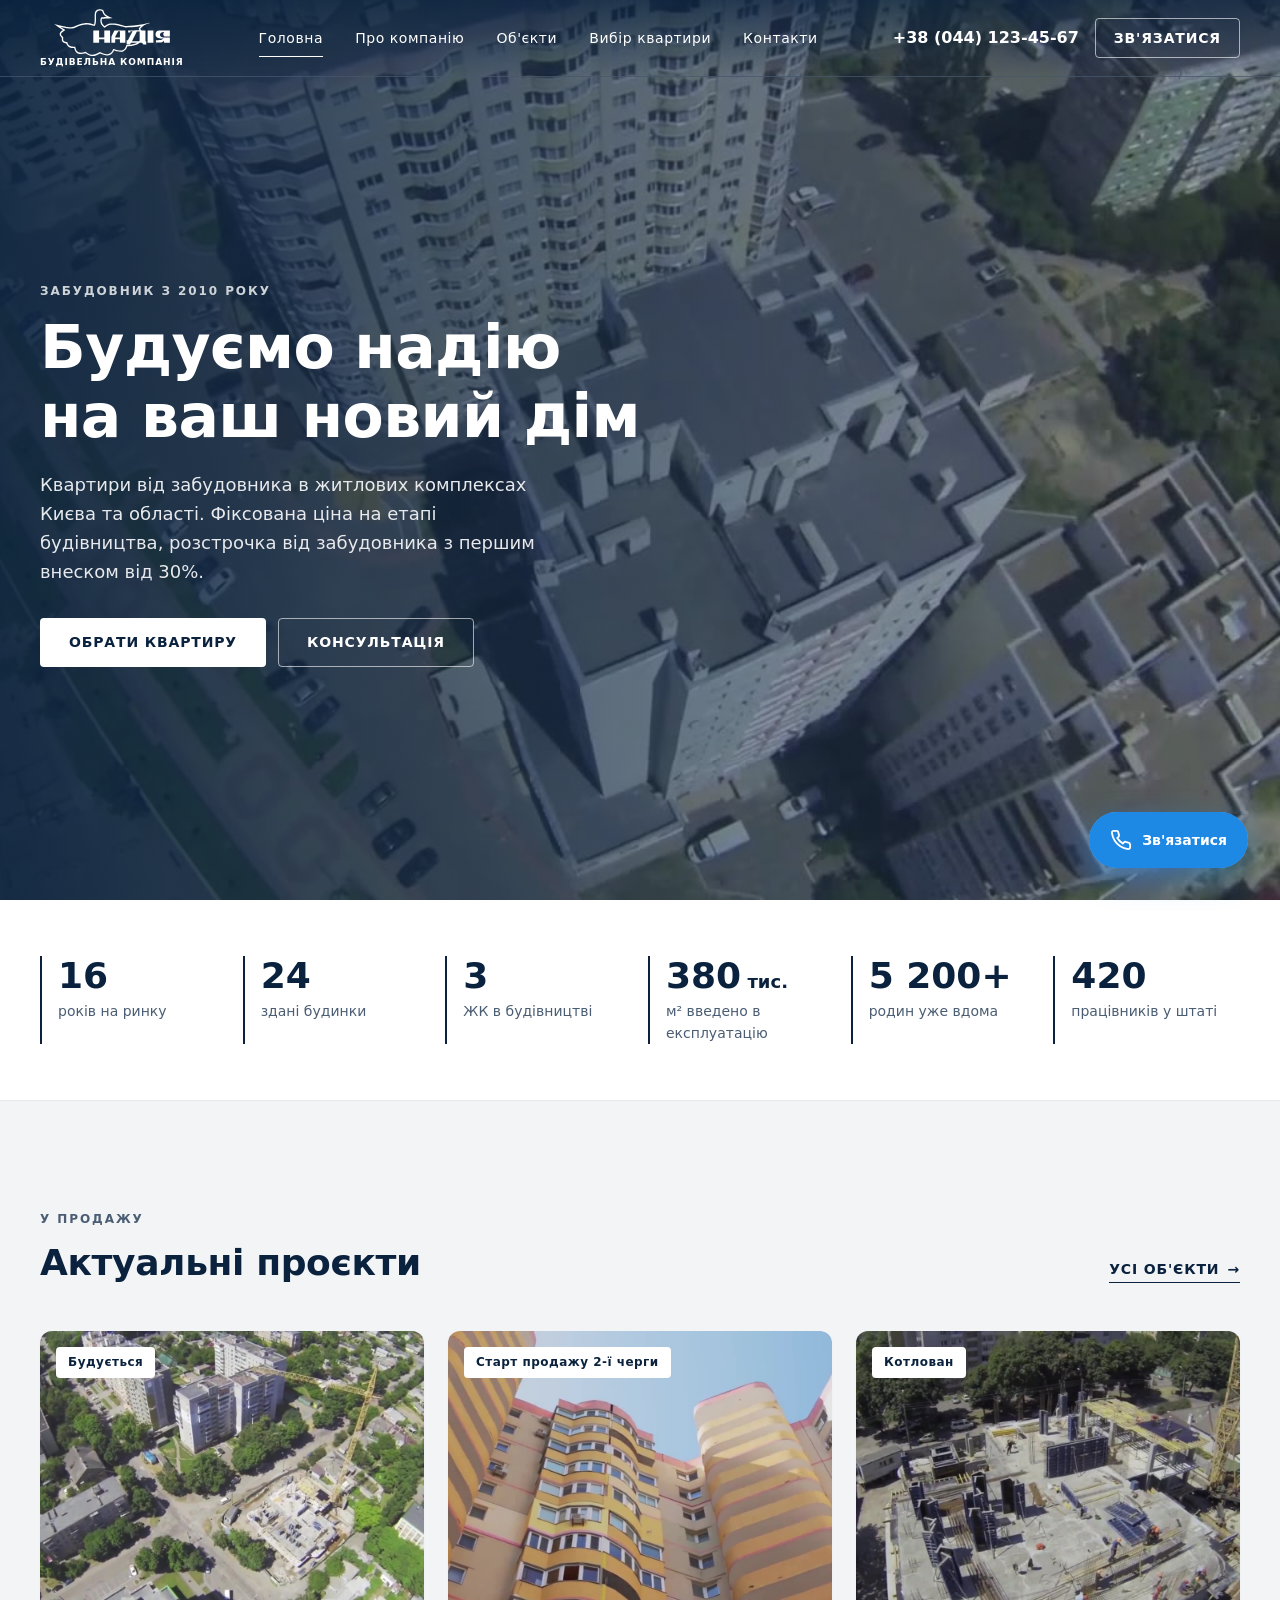
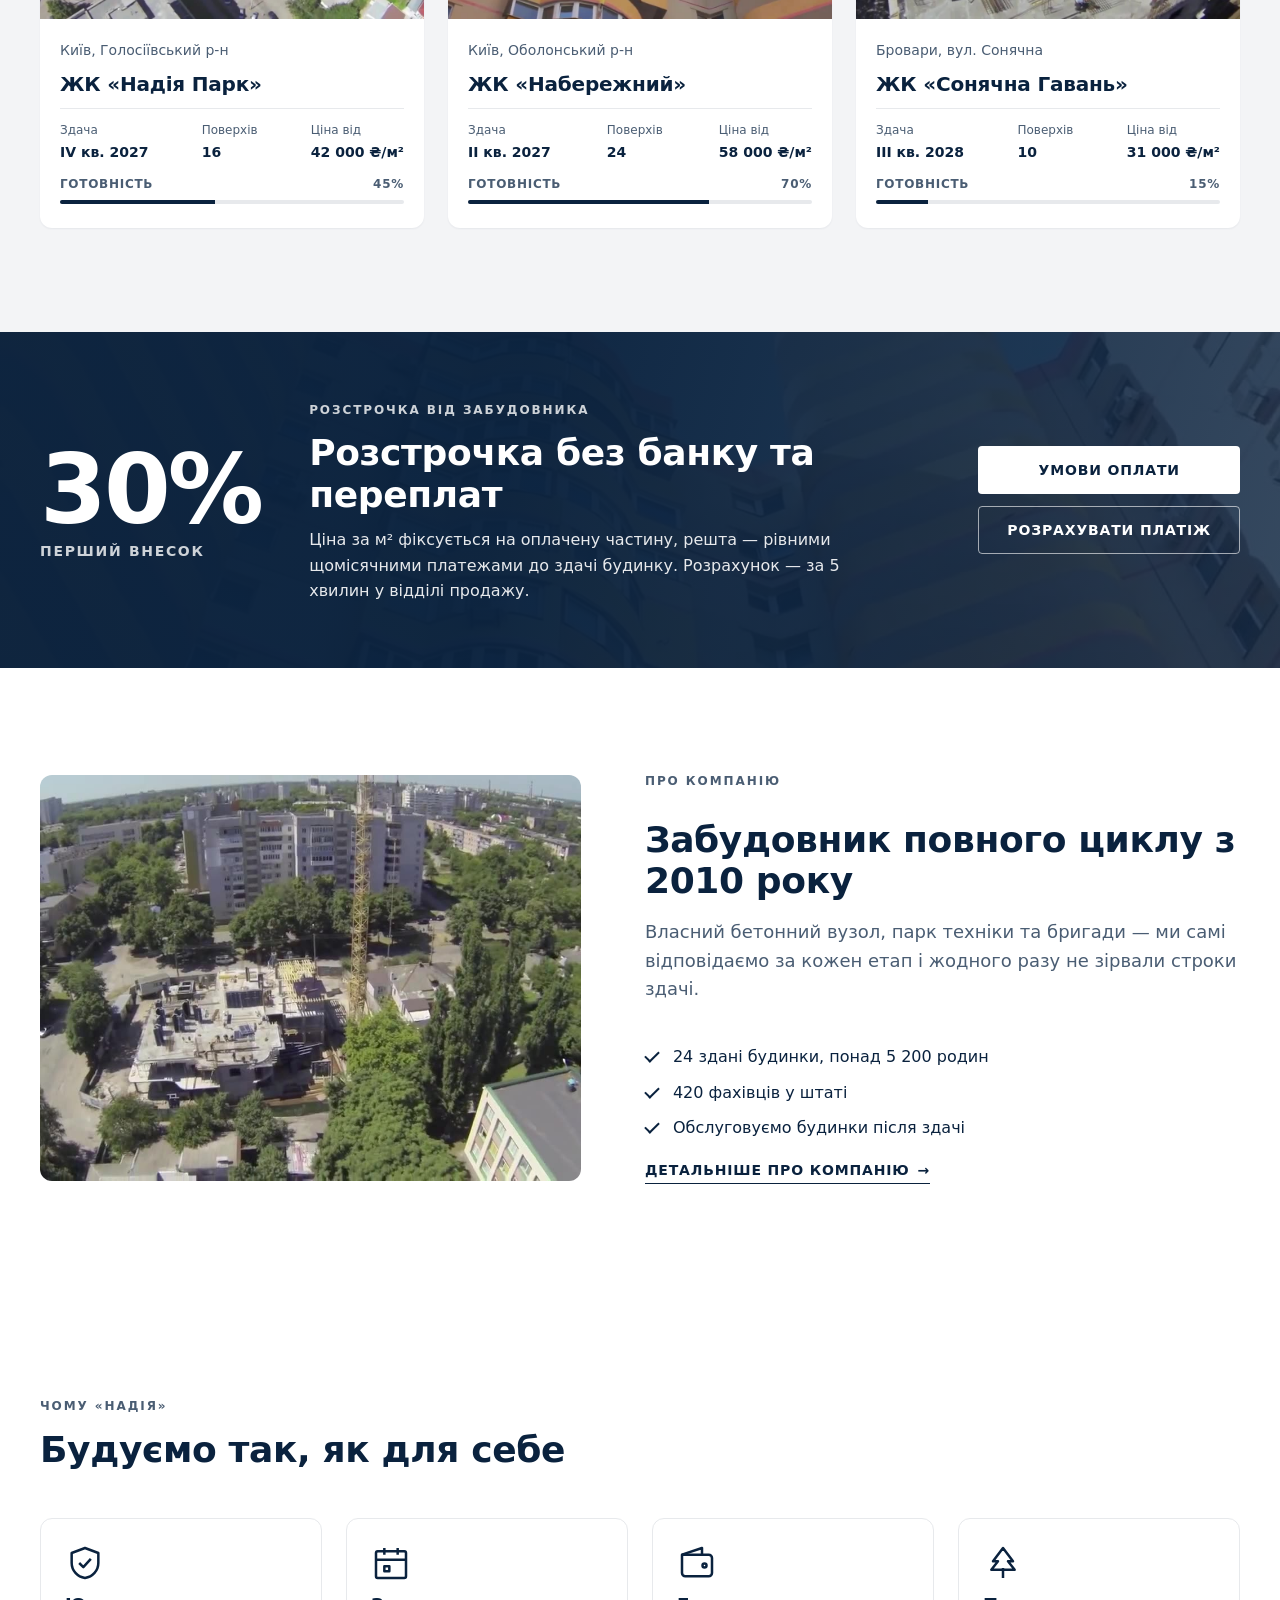
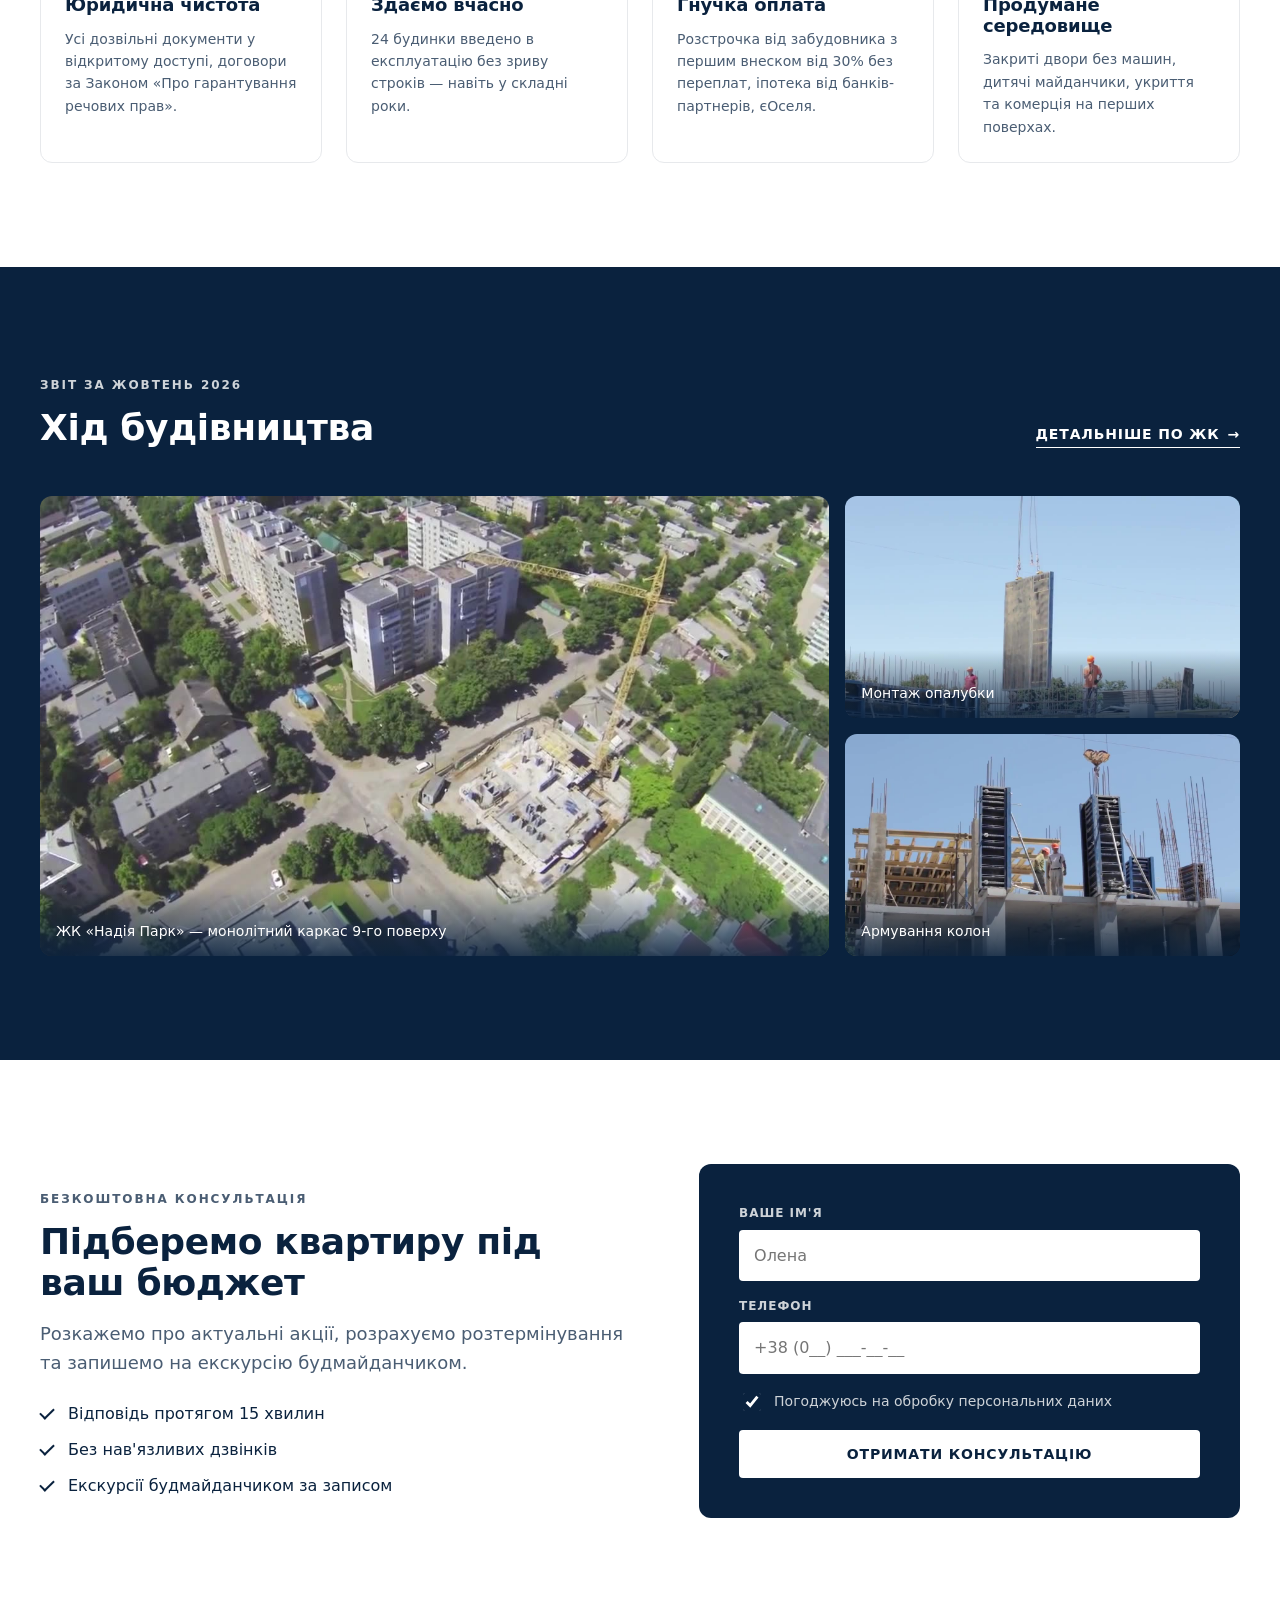
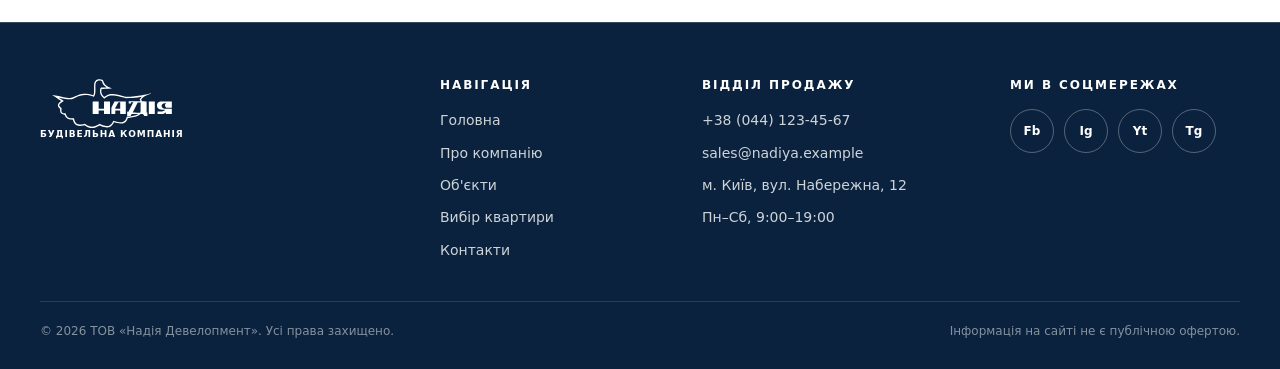
==== commit a5eb1a00: "Підзадача 5: Шість метрик на головній - Блок «Компанія в цифрах» під відео розширено до 6 метрик, як" ====
--- a/index.html
+++ b/index.html
@@ -69,11 +69,13 @@
     <section class="section stats" id="stats" aria-labelledby="stats-title">
       <div class="container">
         <h2 class="visually-hidden" id="stats-title">Компанія в цифрах</h2>
-        <ul class="stats__list">
+        <ul class="stats__list stats__list--6">
           <li class="stats__item"><span class="stats__value">16</span><span class="stats__label">років на ринку</span></li>
-          <li class="stats__item"><span class="stats__value">24</span><span class="stats__label">зданих будинки</span></li>
+          <li class="stats__item"><span class="stats__value">24</span><span class="stats__label">здані будинки</span></li>
+          <li class="stats__item"><span class="stats__value">3</span><span class="stats__label">ЖК в будівництві</span></li>
           <li class="stats__item"><span class="stats__value">380<small> тис.</small></span><span class="stats__label">м² введено в експлуатацію</span></li>
           <li class="stats__item"><span class="stats__value">5 200+</span><span class="stats__label">родин уже вдома</span></li>
+          <li class="stats__item"><span class="stats__value">420</span><span class="stats__label">працівників у штаті</span></li>
         </ul>
       </div>
     </section>
--- a/css/base.css
+++ b/css/base.css
@@ -13,6 +13,10 @@
   --navy-05: #f3f4f6;
   --white: #ffffff;
 
+  /* Accent: only for the floating contact button */
+  --accent: #1e88e5;
+  --accent-dark: #1976d2;
+
   /* Semantic */
   --bg: var(--white);
   --bg-alt: var(--navy-05);
--- a/css/components.css
+++ b/css/components.css
@@ -436,19 +436,19 @@
   gap: 10px;
   height: 56px;
   padding: 0 20px;
-  border: 1px solid rgba(255, 255, 255, 0.25);
+  border: 1px solid rgba(255, 255, 255, 0.35);
   border-radius: 28px;
-  background: var(--navy);
-  color: var(--white);
-  font-size: var(--fs-sm);
-  font-weight: 600;
-  box-shadow: 0 10px 30px rgba(10, 34, 62, 0.35);
+  background: var(--accent);
+  color: var(--white);
+  font-size: var(--fs-sm);
+  font-weight: 700;
+  box-shadow: 0 10px 30px rgba(30, 136, 229, 0.45);
   transition: transform var(--transition), background var(--transition);
 }
 
 .fab:hover {
   transform: translateY(-2px);
-  background: var(--navy-90);
+  background: var(--accent-dark);
 }
 
 .fab::before {
@@ -456,7 +456,7 @@
   position: absolute;
   inset: -1px;
   border-radius: inherit;
-  border: 2px solid var(--navy);
+  border: 2px solid var(--accent);
   animation: fab-pulse 2.4s ease-out infinite;
   pointer-events: none;
 }
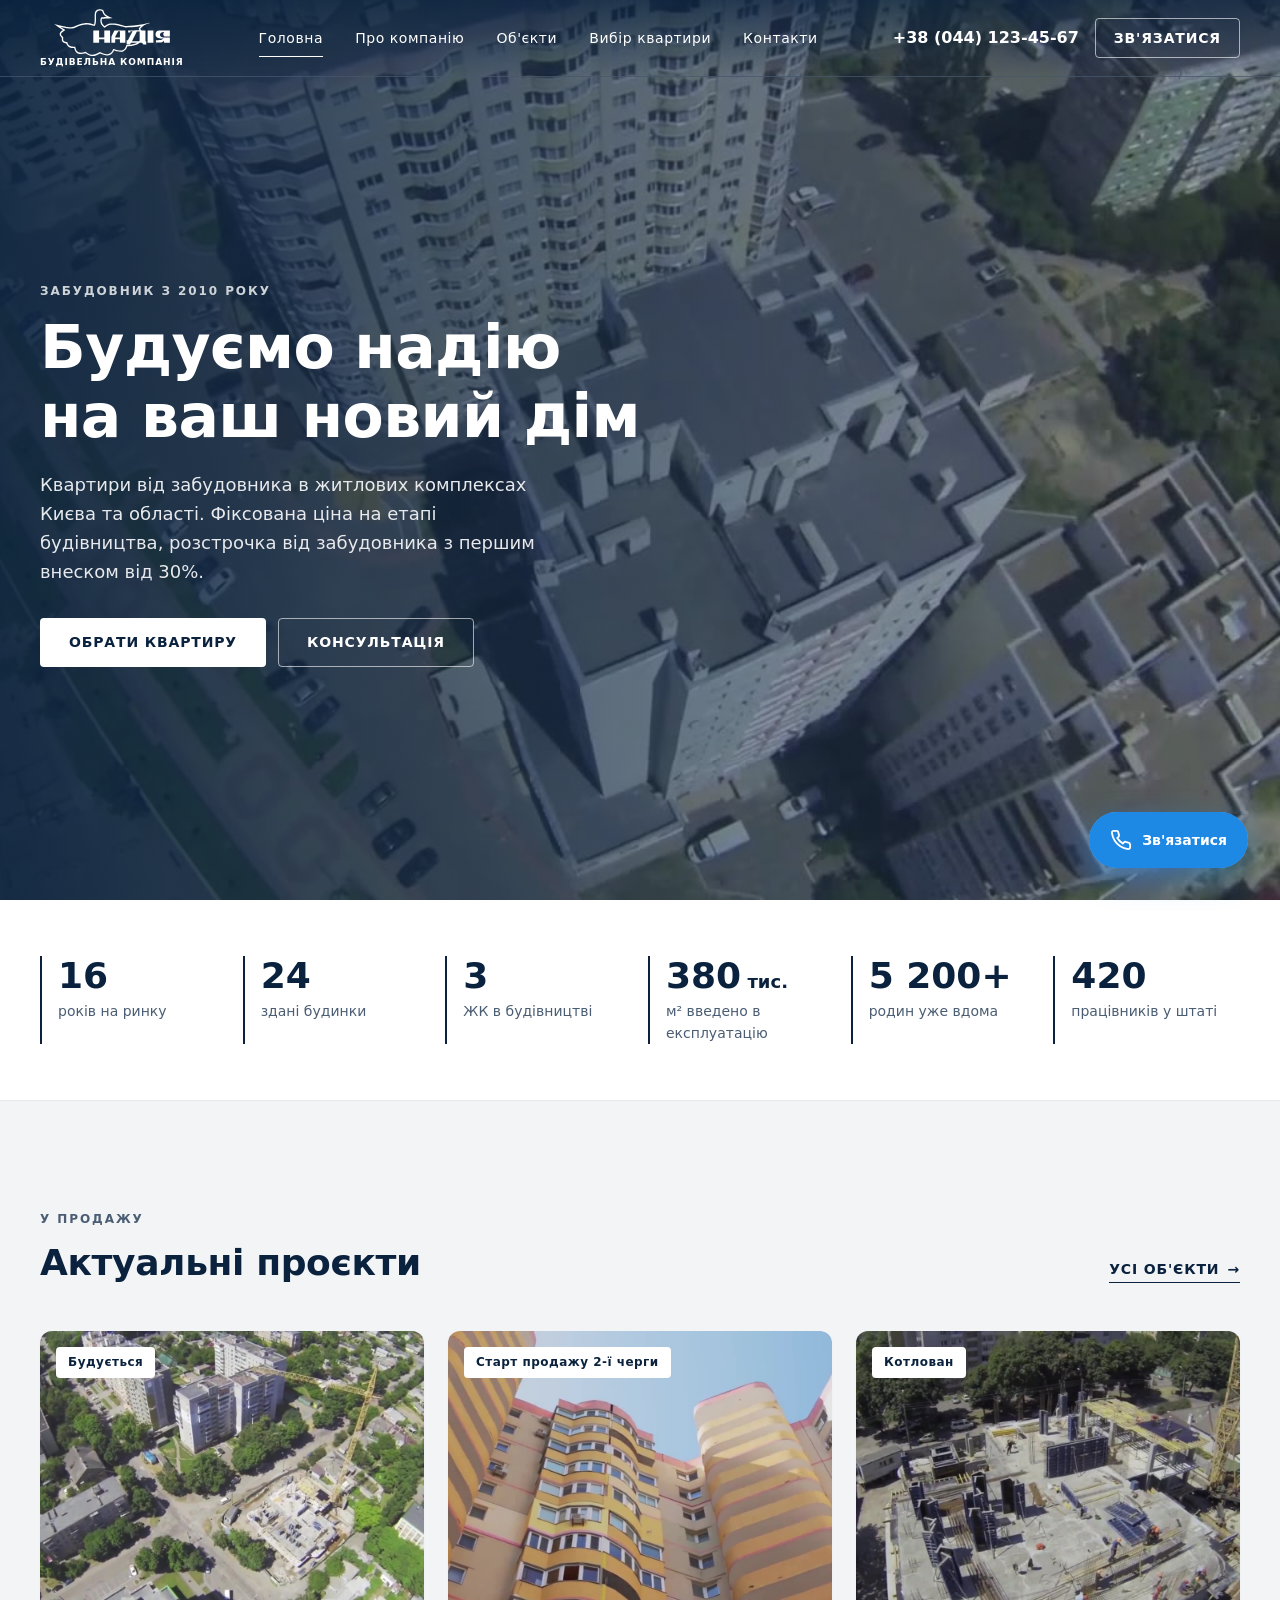
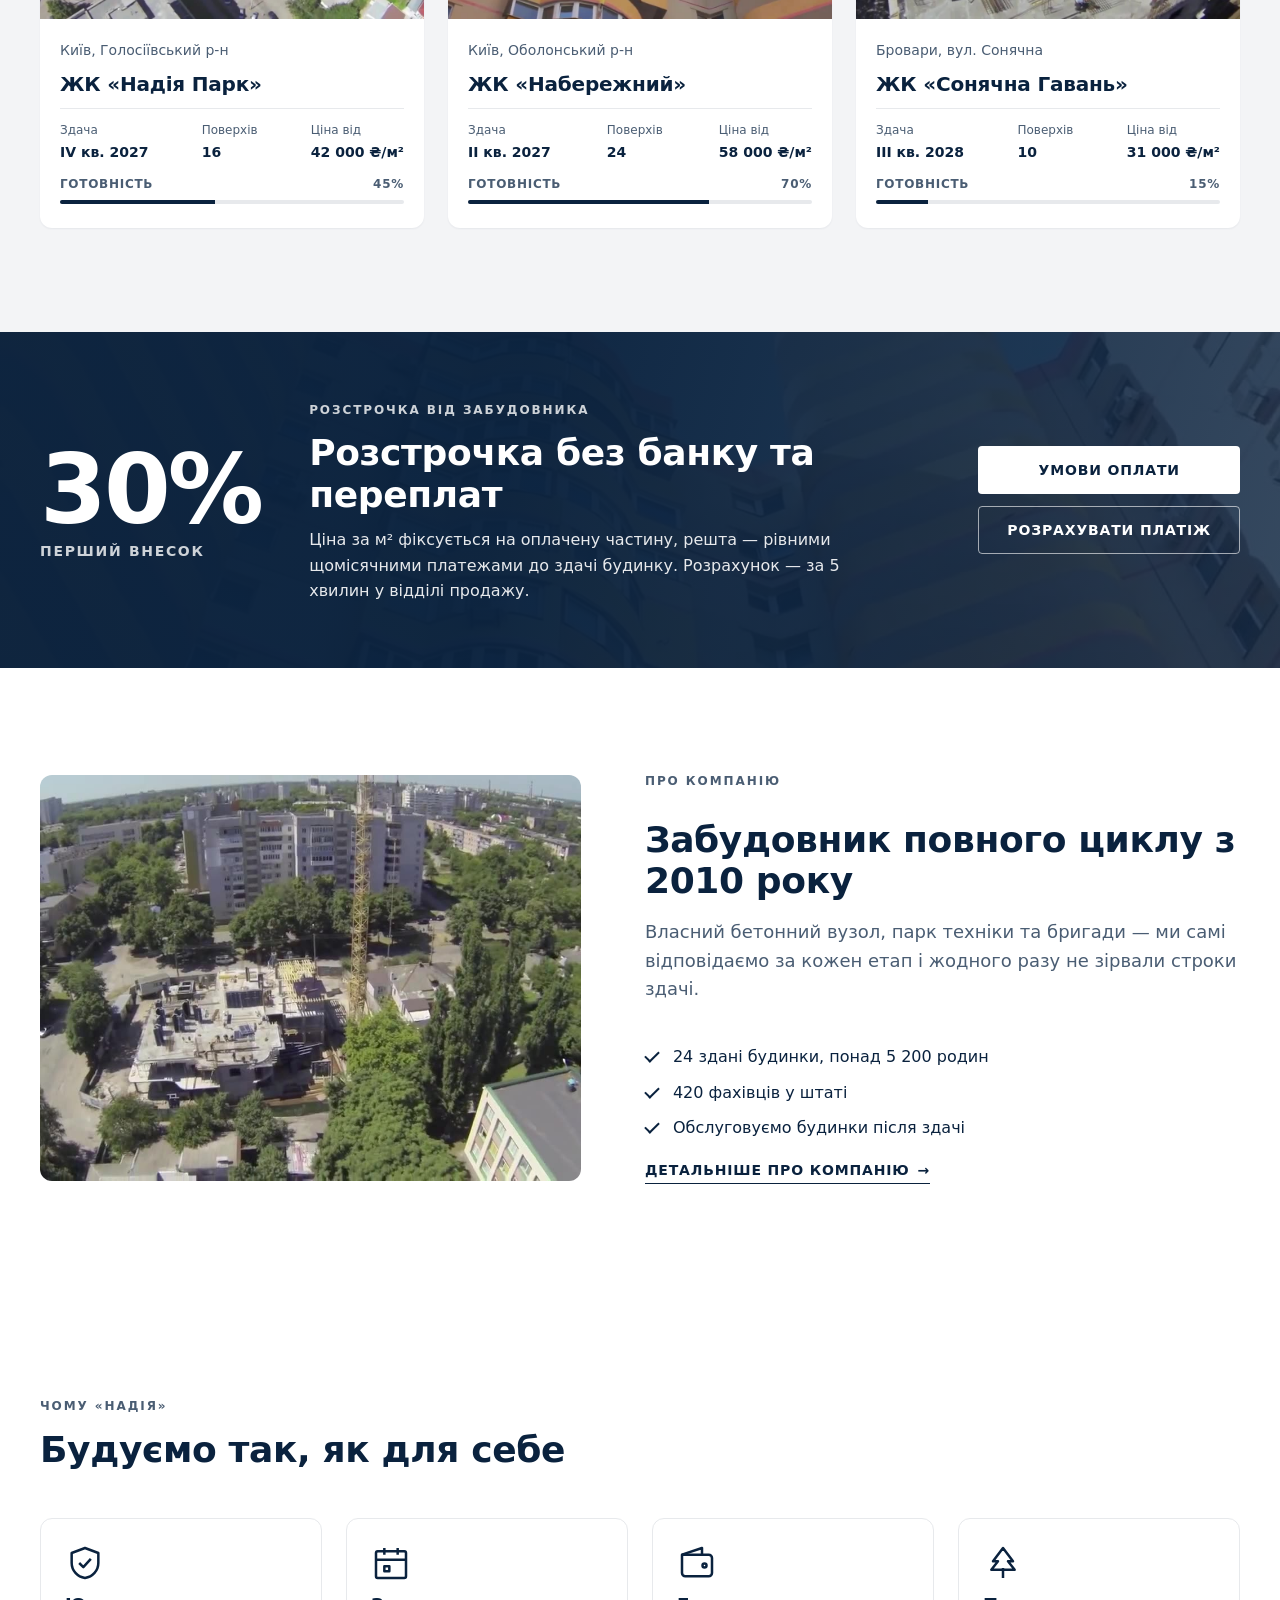
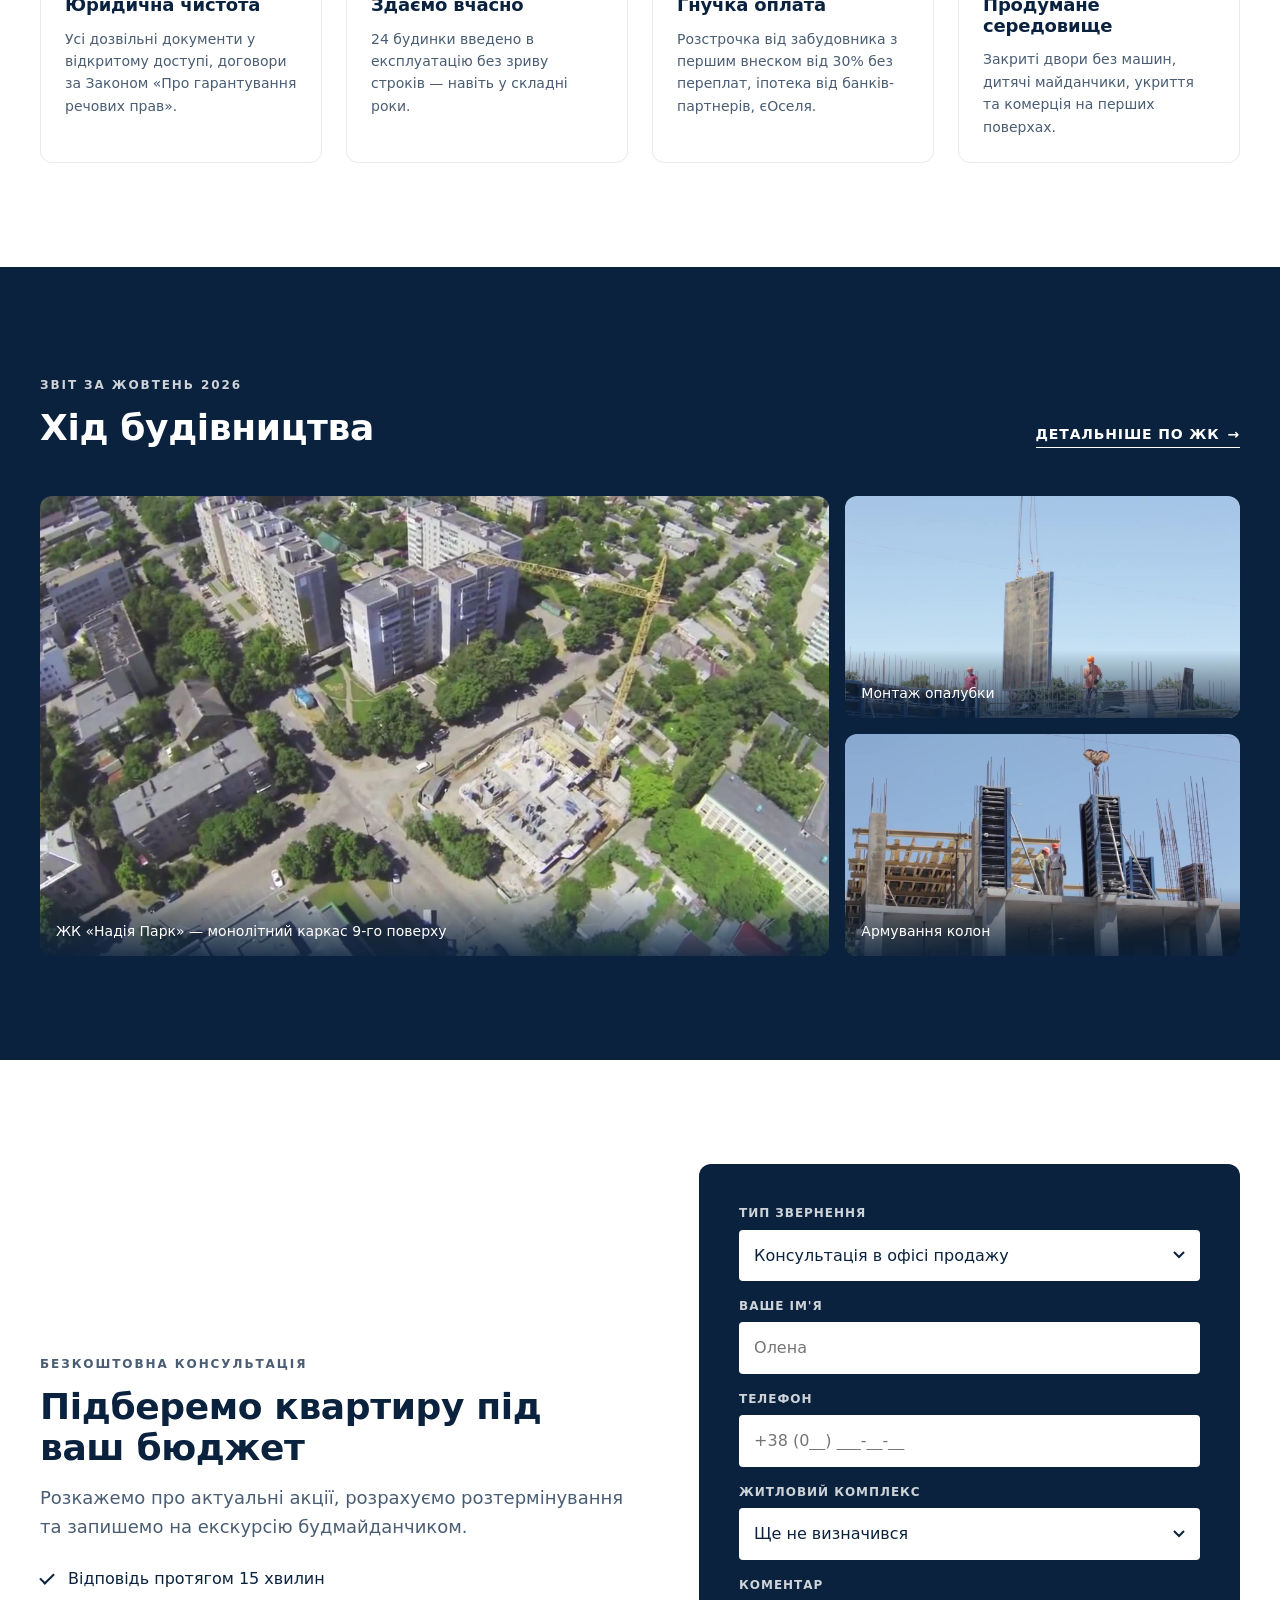
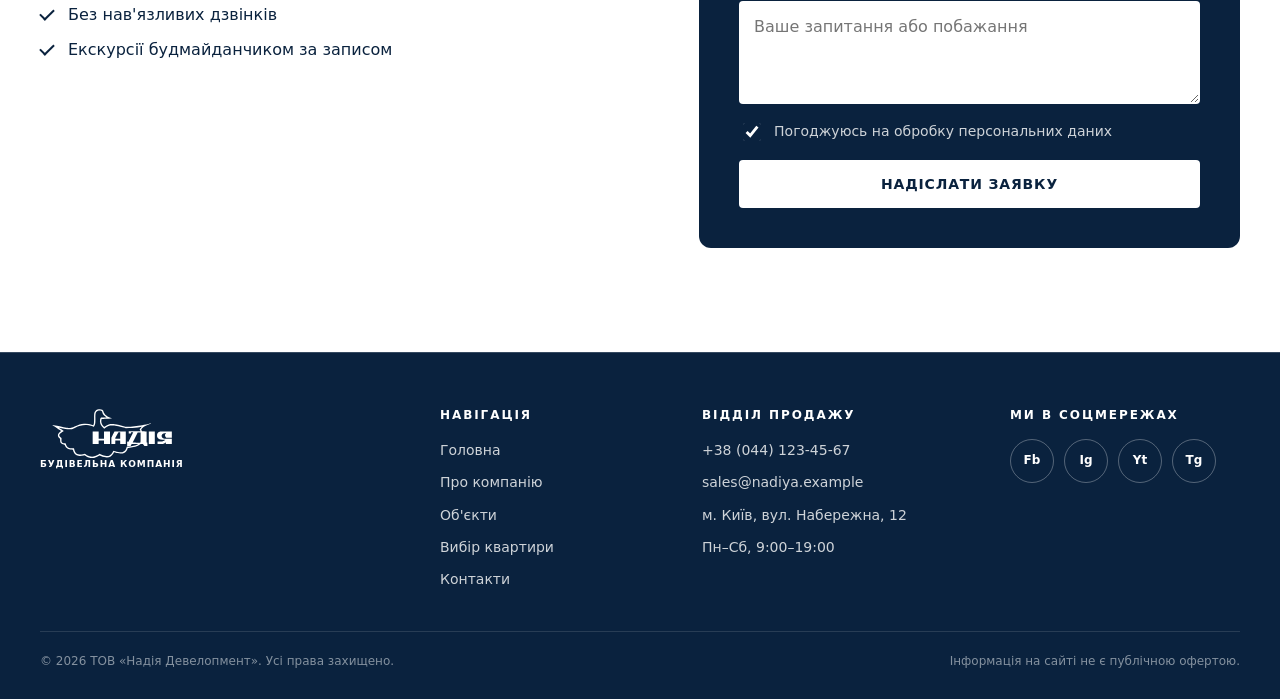
==== commit f1d4db13: "Підзадача 6: Уніфіковані форми з випадаючим типом звернення - Усі форми на всіх сторінках (модалка, " ====
--- a/index.html
+++ b/index.html
@@ -256,18 +256,45 @@
         <div class="cta__form on-dark">
           <form class="form js-contact-form" novalidate>
             <div class="form__field">
+              <label class="form__label" for="cta-type">Тип звернення</label>
+              <select class="form__input" id="cta-type" name="type">
+                <option value="consultation" selected>Консультація в офісі продажу</option>
+                <option value="callback">Зворотний дзвінок</option>
+                <option value="booking">Бронювання квартири</option>
+                <option value="viewing">Перегляд об'єкта</option>
+                <option value="online">Онлайн-консультація</option>
+                <option value="availability">Уточнити наявність квартир</option>
+                <option value="employment">Працевлаштування</option>
+                <option value="contracting">Генпідряд</option>
+                <option value="supply">Постачання матеріалів</option>
+              </select>
+            </div>
+            <div class="form__field">
               <label class="form__label" for="cta-name">Ваше ім'я</label>
               <input class="form__input" id="cta-name" name="name" type="text" autocomplete="name" required placeholder="Олена">
             </div>
             <div class="form__field">
               <label class="form__label" for="cta-phone">Телефон</label>
               <input class="form__input" id="cta-phone" name="phone" type="tel" autocomplete="tel" required placeholder="+38 (0__) ___-__-__">
+            </div>
+            <div class="form__field">
+              <label class="form__label" for="cta-project">Житловий комплекс</label>
+              <select class="form__input" id="cta-project" name="project">
+                <option value="">Ще не визначився</option>
+                <option>ЖК «Надія Парк»</option>
+                <option>ЖК «Набережний»</option>
+                <option>ЖК «Сонячна Гавань»</option>
+              </select>
+            </div>
+            <div class="form__field">
+              <label class="form__label" for="cta-message">Коментар</label>
+              <textarea class="form__input" id="cta-message" name="message" rows="3" placeholder="Ваше запитання або побажання"></textarea>
             </div>
             <label class="form__check">
               <input type="checkbox" name="agree" required checked>
               <span>Погоджуюсь на обробку персональних даних</span>
             </label>
-            <button class="btn btn--light btn--block" type="submit">Отримати консультацію</button>
+            <button class="btn btn--light btn--block" type="submit">Надіслати заявку</button>
           </form>
           <div class="form-success" hidden>
             <p class="form-success__title">Дякуємо!</p>
@@ -338,17 +365,20 @@
       <h2 class="modal__title" id="contact-modal-title">Залиште заявку</h2>
       <p class="muted modal__text">Менеджер зателефонує протягом 15 хвилин у робочий час і відповість на всі запитання.</p>
       <form class="form js-contact-form" novalidate>
-        <fieldset class="filters__group request-types">
-          <legend class="form__label">Тип звернення</legend>
-          <div class="chips">
-            <label class="chip-check"><input type="radio" name="type" value="consultation" checked><span>Консультація в офісі</span></label>
-            <label class="chip-check"><input type="radio" name="type" value="callback"><span>Зворотний дзвінок</span></label>
-            <label class="chip-check"><input type="radio" name="type" value="booking"><span>Бронювання</span></label>
-            <label class="chip-check"><input type="radio" name="type" value="viewing"><span>Перегляд об'єкта</span></label>
-            <label class="chip-check"><input type="radio" name="type" value="online"><span>Онлайн-консультація</span></label>
-            <label class="chip-check"><input type="radio" name="type" value="availability"><span>Уточнити наявність</span></label>
-          </div>
-        </fieldset>
+        <div class="form__field">
+          <label class="form__label" for="cm-type">Тип звернення</label>
+          <select class="form__input" id="cm-type" name="type">
+            <option value="consultation" selected>Консультація в офісі продажу</option>
+            <option value="callback">Зворотний дзвінок</option>
+            <option value="booking">Бронювання квартири</option>
+            <option value="viewing">Перегляд об'єкта</option>
+            <option value="online">Онлайн-консультація</option>
+            <option value="availability">Уточнити наявність квартир</option>
+            <option value="employment">Працевлаштування</option>
+            <option value="contracting">Генпідряд</option>
+            <option value="supply">Постачання матеріалів</option>
+          </select>
+        </div>
         <div class="form__field">
           <label class="form__label" for="cm-name">Ваше ім'я</label>
           <input class="form__input" id="cm-name" name="name" type="text" autocomplete="name" required placeholder="Олена">
@@ -368,7 +398,7 @@
         </div>
         <div class="form__field">
           <label class="form__label" for="cm-message">Коментар</label>
-          <textarea class="form__input" id="cm-message" name="message" rows="3" placeholder="Наприклад: цікавить 2-кімнатна до 3 млн грн"></textarea>
+          <textarea class="form__input" id="cm-message" name="message" rows="3" placeholder="Ваше запитання або побажання"></textarea>
         </div>
         <label class="form__check">
           <input type="checkbox" name="agree" required checked>
--- a/css/components.css
+++ b/css/components.css
@@ -1070,15 +1070,3 @@
   font-size: var(--fs-xs);
   text-align: center;
 }
-
-
-/* Request type chips in contact forms */
-.request-types .chips {
-  gap: 6px;
-}
-
-.request-types .chip-check span {
-  min-height: 36px;
-  padding: 6px 12px;
-  font-size: var(--fs-xs);
-}
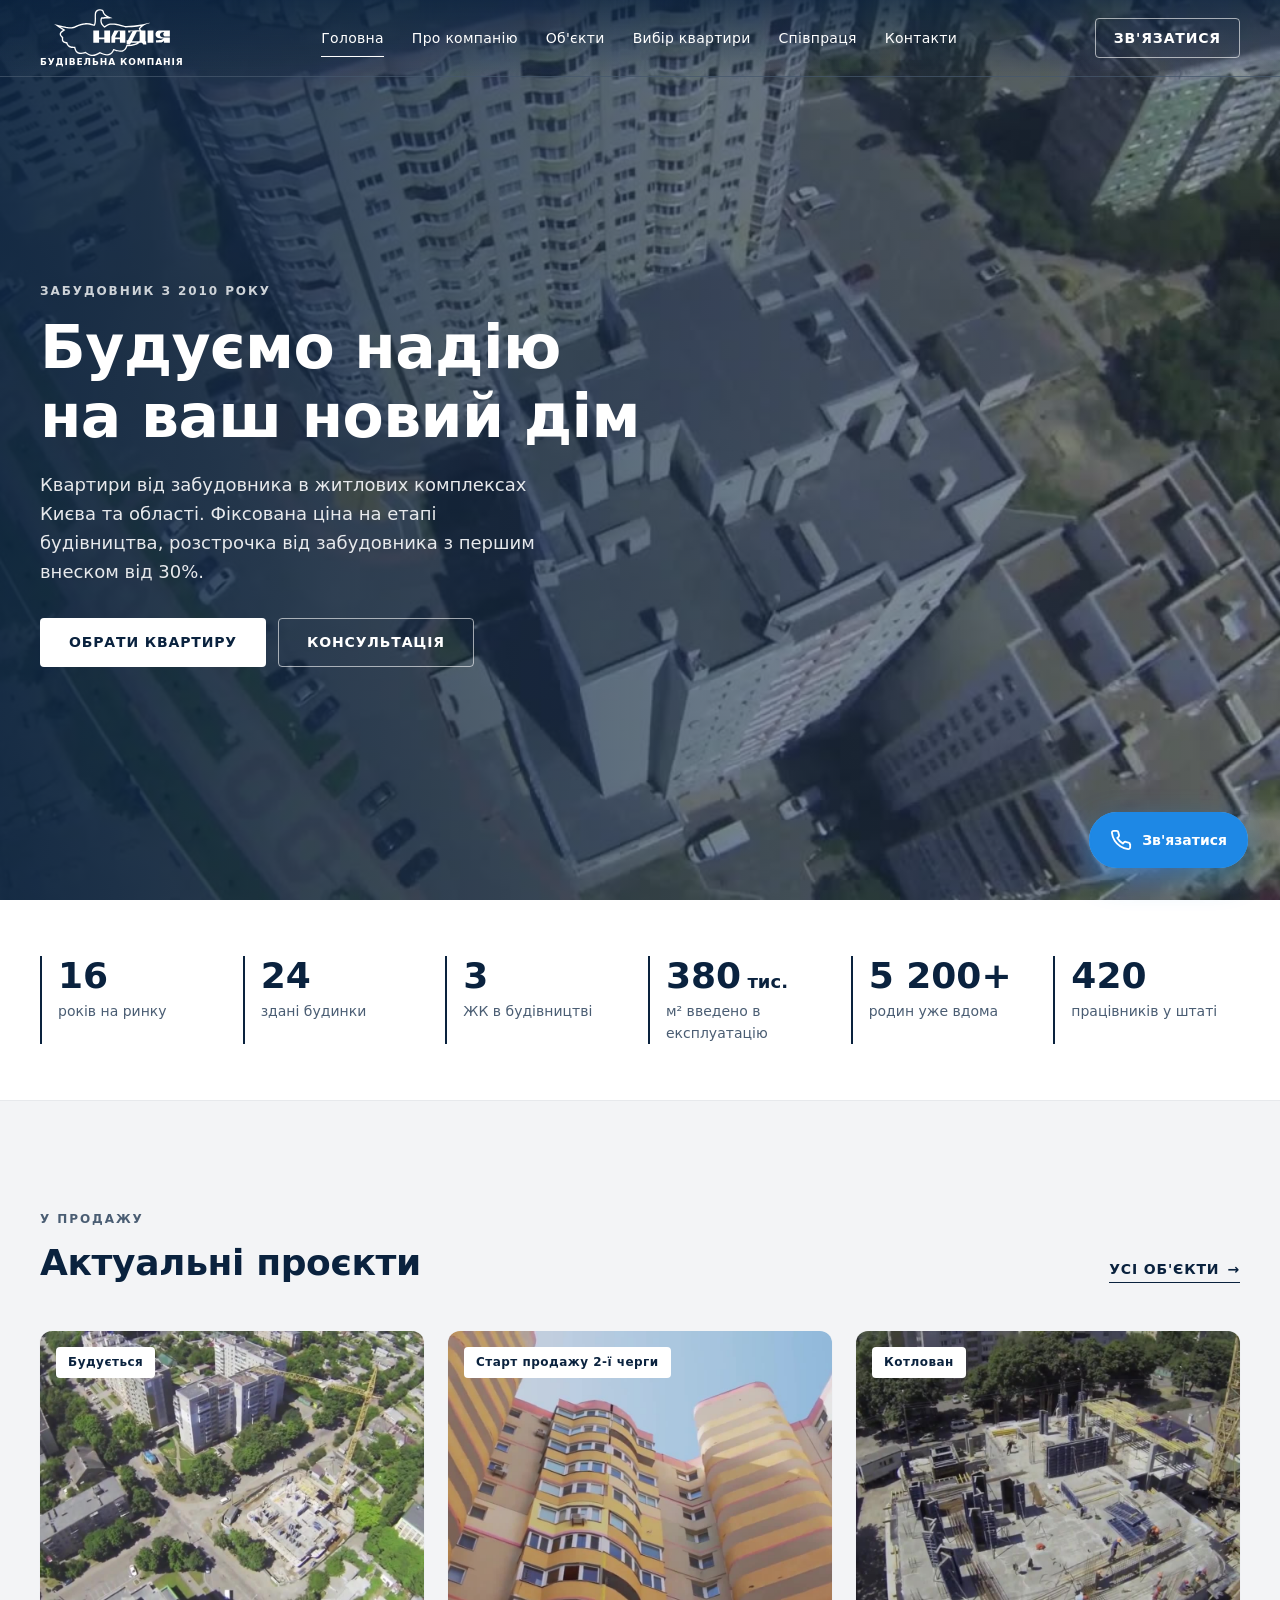
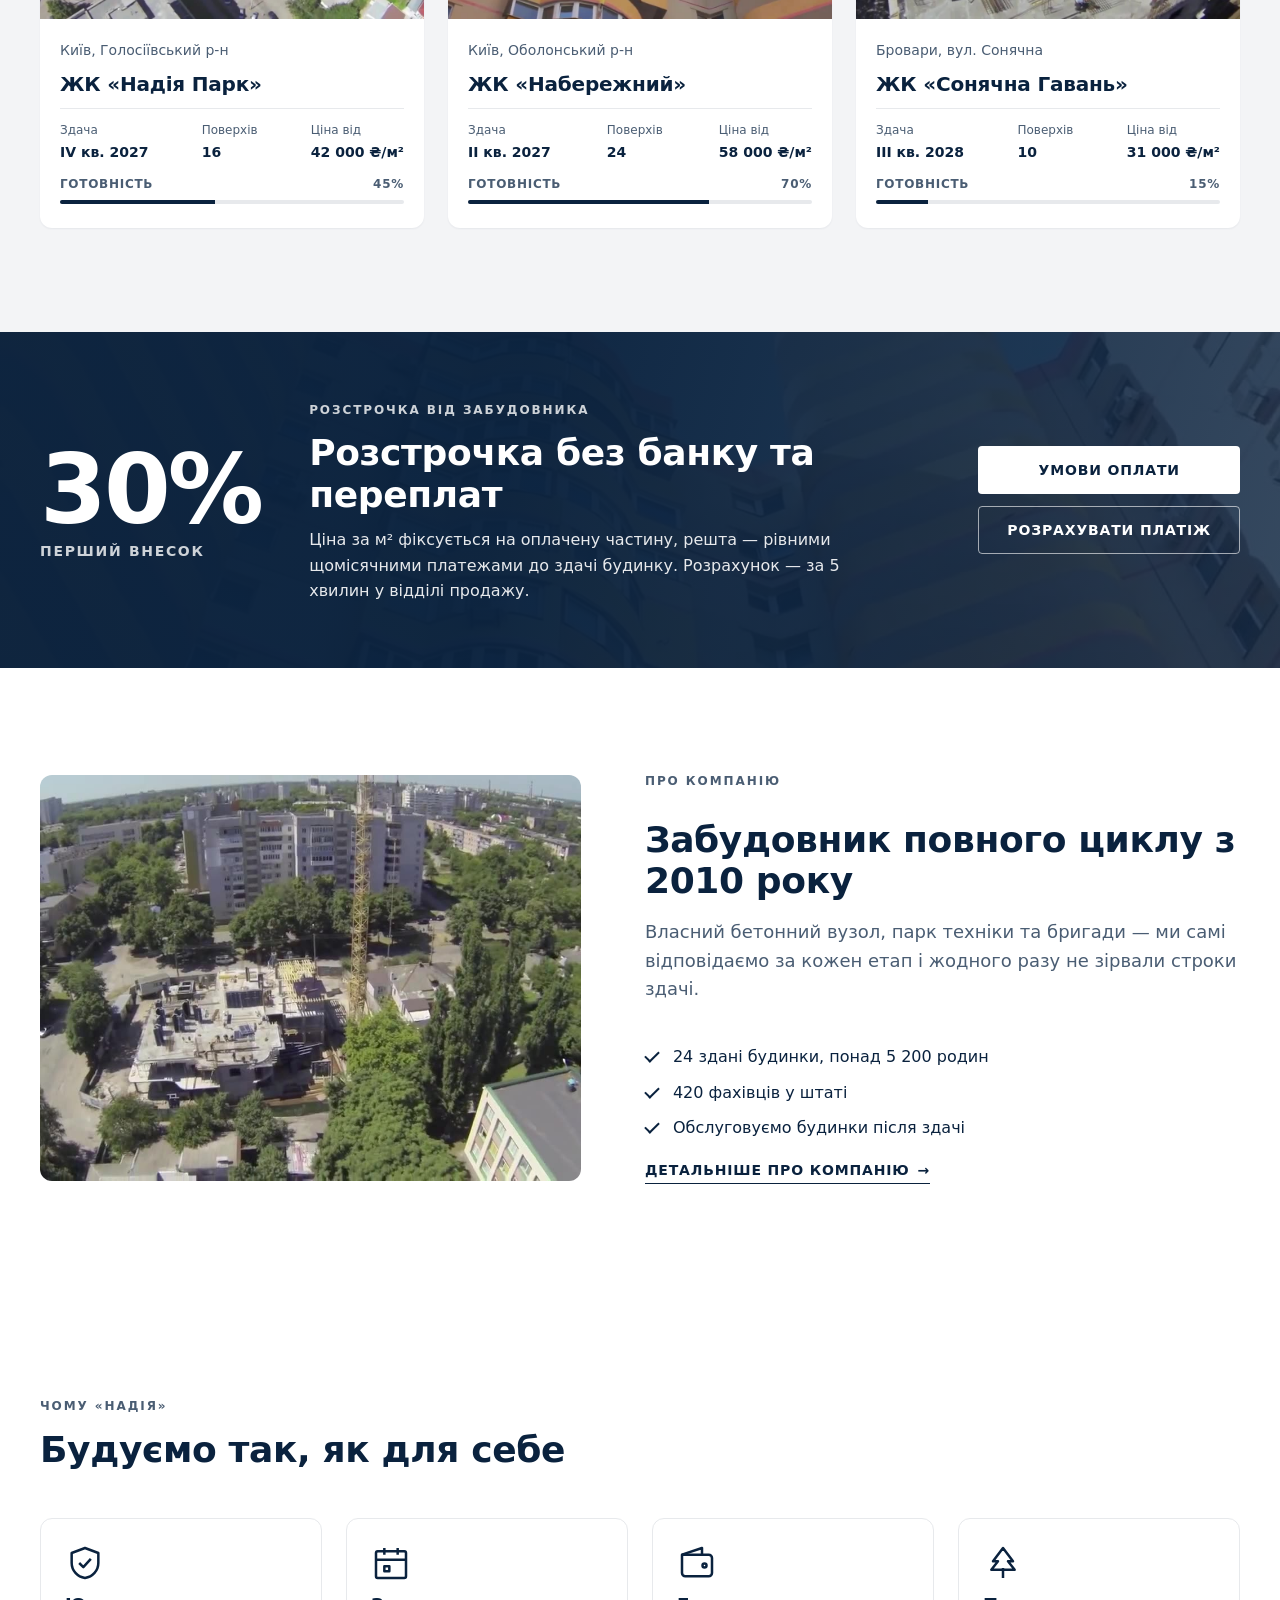
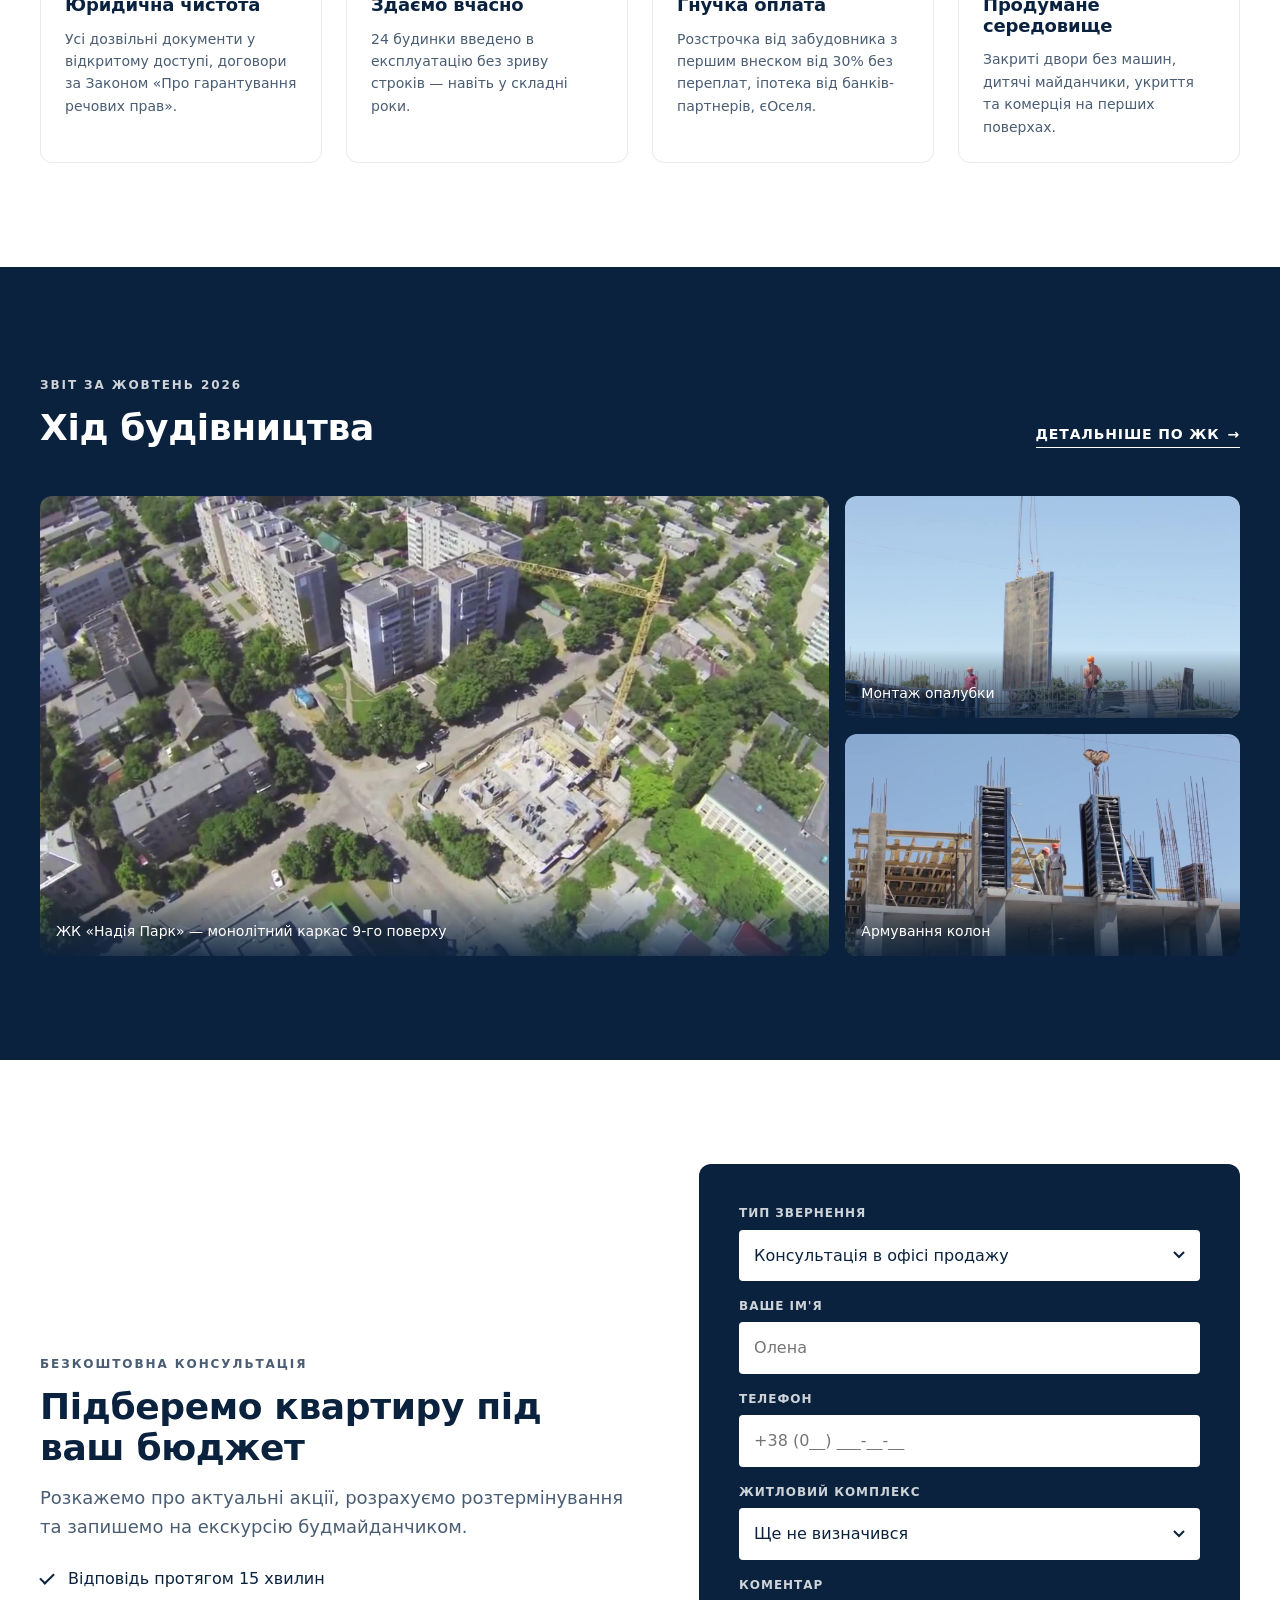
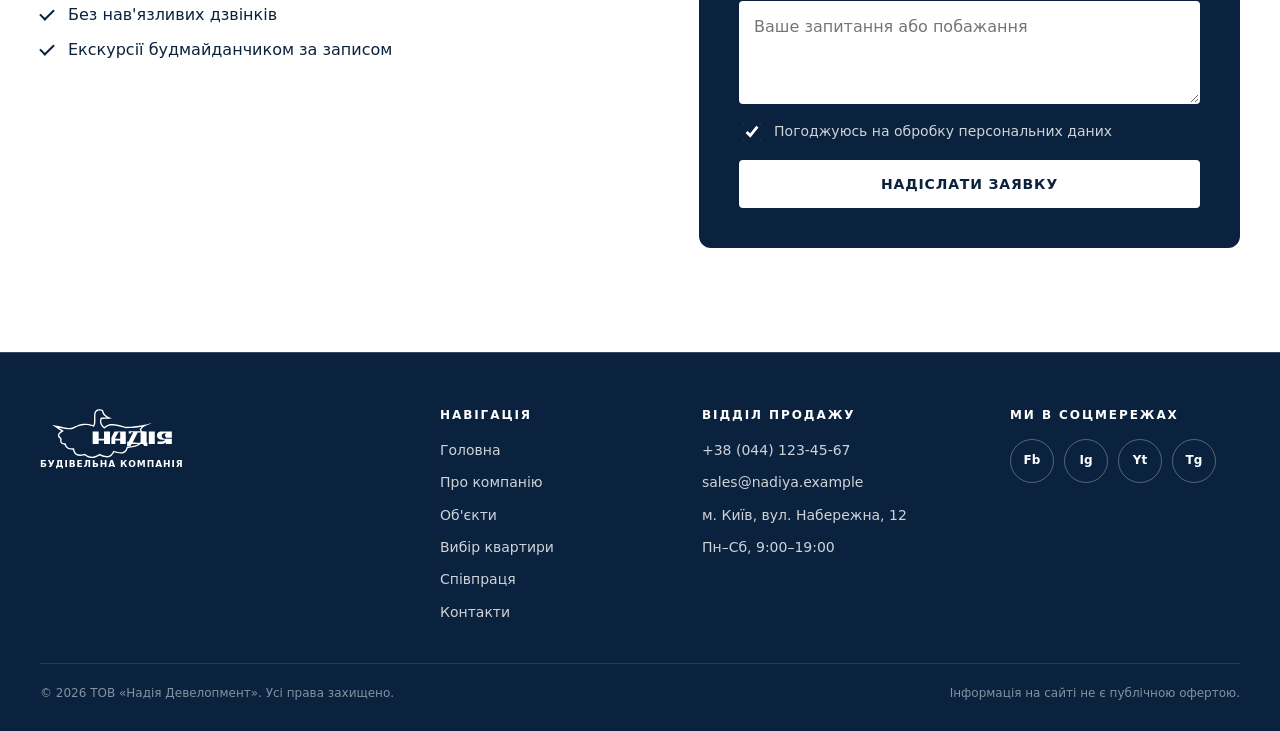
==== commit 65f40191: "Підзадача 7: Сторінка «Співпраця» - Нова сторінка html/cooperation.html з вкладками:   «Вакансії» (7" ====
--- a/index.html
+++ b/index.html
@@ -28,6 +28,7 @@
           <li><a class="main-nav__link" href="html/about.html">Про компанію</a></li>
           <li><a class="main-nav__link" href="html/properties.html">Об'єкти</a></li>
           <li><a class="main-nav__link" href="html/apartments.html">Вибір квартири</a></li>
+          <li><a class="main-nav__link" href="html/cooperation.html">Співпраця</a></li>
           <li><a class="main-nav__link" href="html/contacts.html">Контакти</a></li>
         </ul>
         <div class="main-nav__extra">
@@ -321,6 +322,7 @@
             <li><a href="html/about.html">Про компанію</a></li>
             <li><a href="html/properties.html">Об'єкти</a></li>
             <li><a href="html/apartments.html">Вибір квартири</a></li>
+            <li><a href="html/cooperation.html">Співпраця</a></li>
             <li><a href="html/contacts.html">Контакти</a></li>
           </ul>
         </div>
--- a/css/components.css
+++ b/css/components.css
@@ -174,7 +174,7 @@
   .header-cta { display: inline-flex; }
 }
 
-@media (min-width: 1200px) {
+@media (min-width: 1360px) {
   .header-phone {
     display: inline;
     font-weight: 600;
@@ -287,7 +287,7 @@
 }
 
 /* Navigation: desktop inline */
-@media (min-width: 1024px) {
+@media (min-width: 1200px) {
   .burger { display: none; }
 
   .main-nav {
@@ -303,7 +303,7 @@
 
   .main-nav__list {
     flex-direction: row;
-    gap: 32px;
+    gap: 28px;
   }
 
   .main-nav__link {
@@ -311,7 +311,8 @@
     padding: 8px 0;
     font-size: var(--fs-sm);
     font-weight: 500;
-    letter-spacing: 0.04em;
+    letter-spacing: 0.02em;
+    white-space: nowrap;
     border: 0;
   }
 
--- a/css/pages.css
+++ b/css/pages.css
@@ -1531,3 +1531,132 @@
 @media (min-width: 480px) and (max-width: 1023px) {
   .promo__actions { flex-direction: row; }
 }
+
+/* --------------------------------------------------------------------------
+   Cooperation page
+   -------------------------------------------------------------------------- */
+.coop-intro {
+  display: grid;
+  gap: 8px;
+  max-width: 720px;
+  margin-bottom: 28px;
+}
+
+.vacancies {
+  display: grid;
+  gap: 16px;
+}
+
+@media (min-width: 768px) {
+  .vacancies { grid-template-columns: repeat(2, 1fr); }
+}
+
+@media (min-width: 1200px) {
+  .vacancies { grid-template-columns: repeat(3, 1fr); }
+}
+
+.vacancy {
+  display: grid;
+  align-content: start;
+  gap: 10px;
+  padding: 24px;
+  border: 1px solid var(--navy-10);
+  border-radius: var(--radius-lg);
+}
+
+.vacancy__head {
+  display: flex;
+  flex-wrap: wrap;
+  align-items: baseline;
+  justify-content: space-between;
+  gap: 4px 12px;
+}
+
+.vacancy__title {
+  font-size: var(--fs-lg);
+}
+
+.vacancy__salary {
+  font-weight: 700;
+  white-space: nowrap;
+}
+
+.vacancy__meta {
+  font-size: var(--fs-sm);
+  color: var(--text-muted);
+}
+
+.vacancy__list {
+  display: grid;
+  gap: 6px;
+  margin-bottom: 6px;
+  padding-left: 18px;
+  font-size: var(--fs-sm);
+}
+
+.vacancy .btn {
+  justify-self: start;
+}
+
+.coop-note {
+  margin-top: 24px;
+  padding: 16px 20px;
+  background: var(--bg-alt);
+  border-radius: var(--radius-lg);
+  font-size: var(--fs-sm);
+}
+
+.coop-note a,
+.coop-terms a {
+  text-decoration: underline;
+}
+
+.coop-grid {
+  display: grid;
+  gap: 16px;
+}
+
+@media (min-width: 768px) {
+  .coop-grid { grid-template-columns: repeat(2, 1fr); }
+}
+
+@media (min-width: 1200px) {
+  .coop-grid { grid-template-columns: repeat(4, 1fr); }
+  .coop-grid--3 { grid-template-columns: repeat(3, 1fr); }
+}
+
+.coop-card {
+  display: grid;
+  align-content: start;
+  gap: 6px;
+  padding: 20px;
+  background: var(--bg-alt);
+  border-radius: var(--radius-lg);
+}
+
+.coop-card__title {
+  font-size: var(--fs-base);
+}
+
+.coop-card__text {
+  font-size: var(--fs-sm);
+  color: var(--text-muted);
+}
+
+.coop-terms {
+  display: grid;
+  gap: 12px;
+  max-width: 720px;
+  margin-top: 32px;
+}
+
+.coop-terms .pay-card__list {
+  margin: 0;
+  padding-top: 0;
+  border: 0;
+}
+
+.coop-terms .btn {
+  justify-self: start;
+  margin-top: 8px;
+}
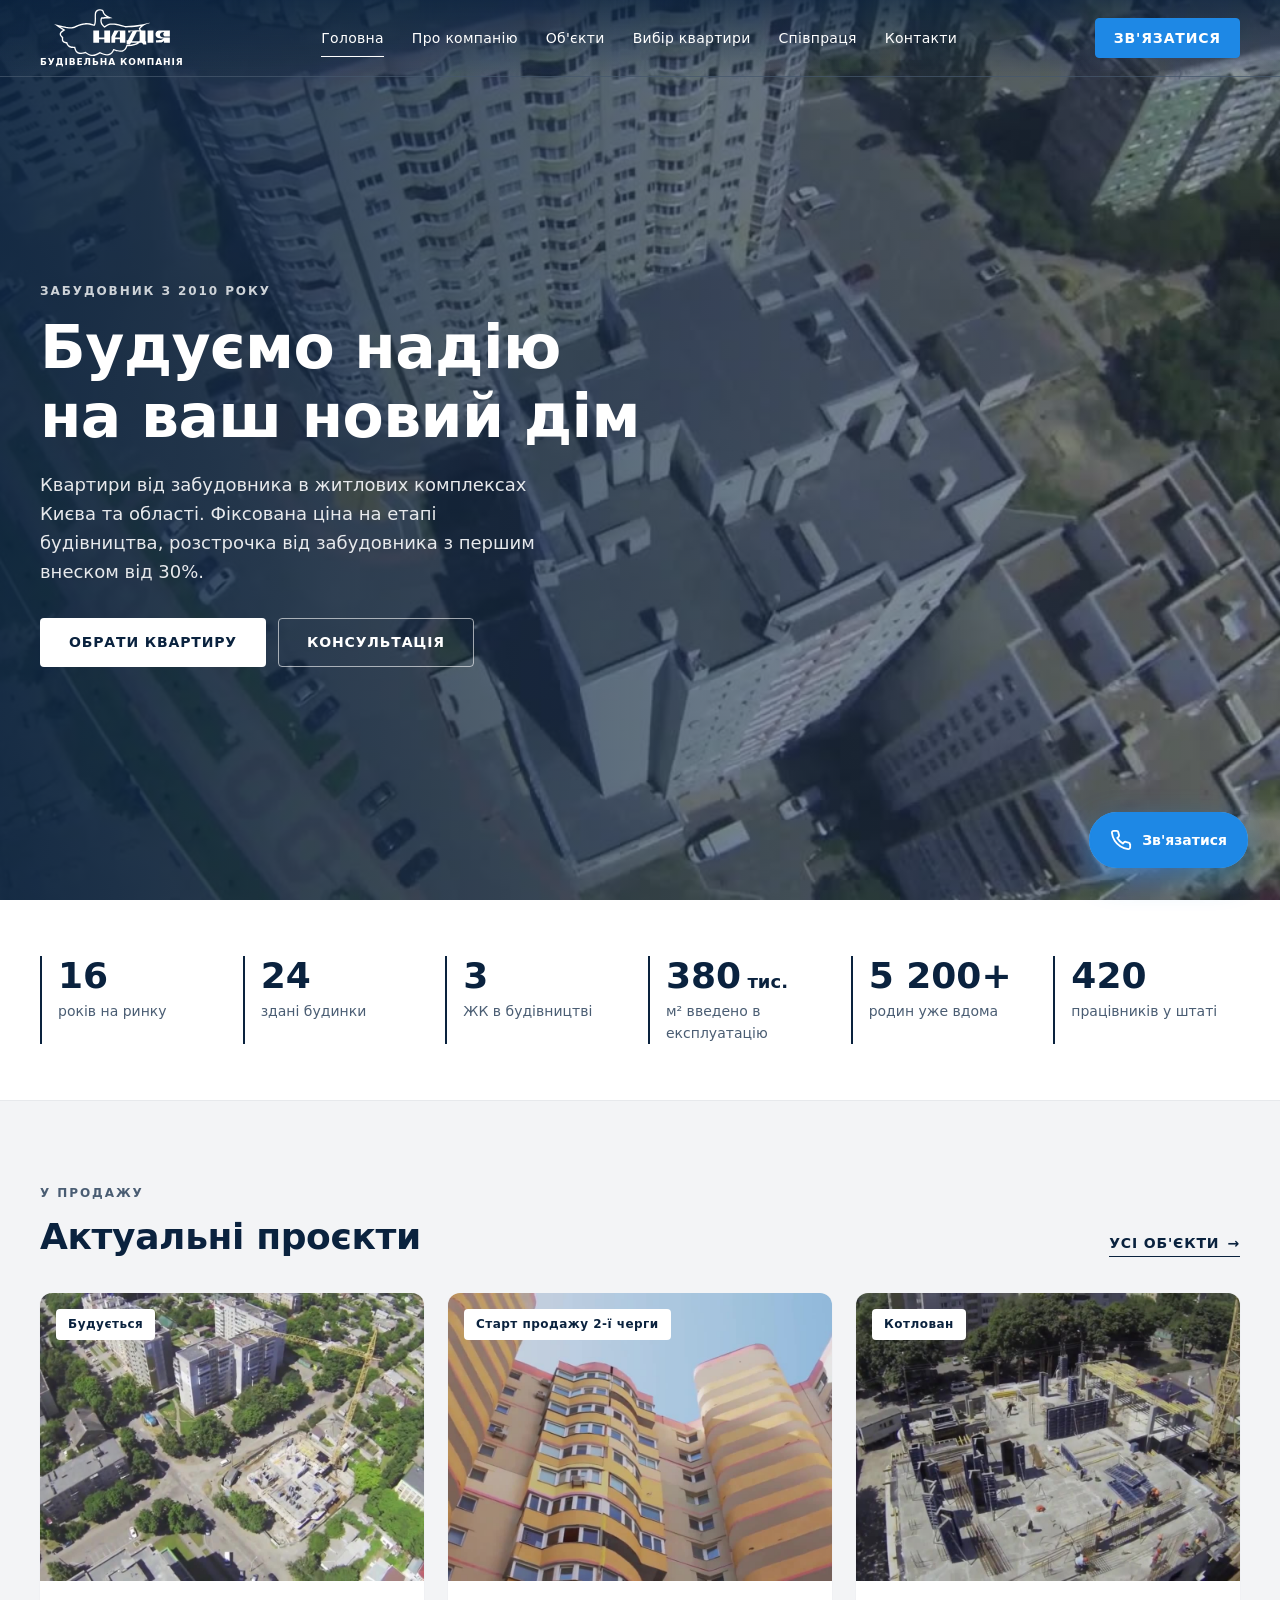
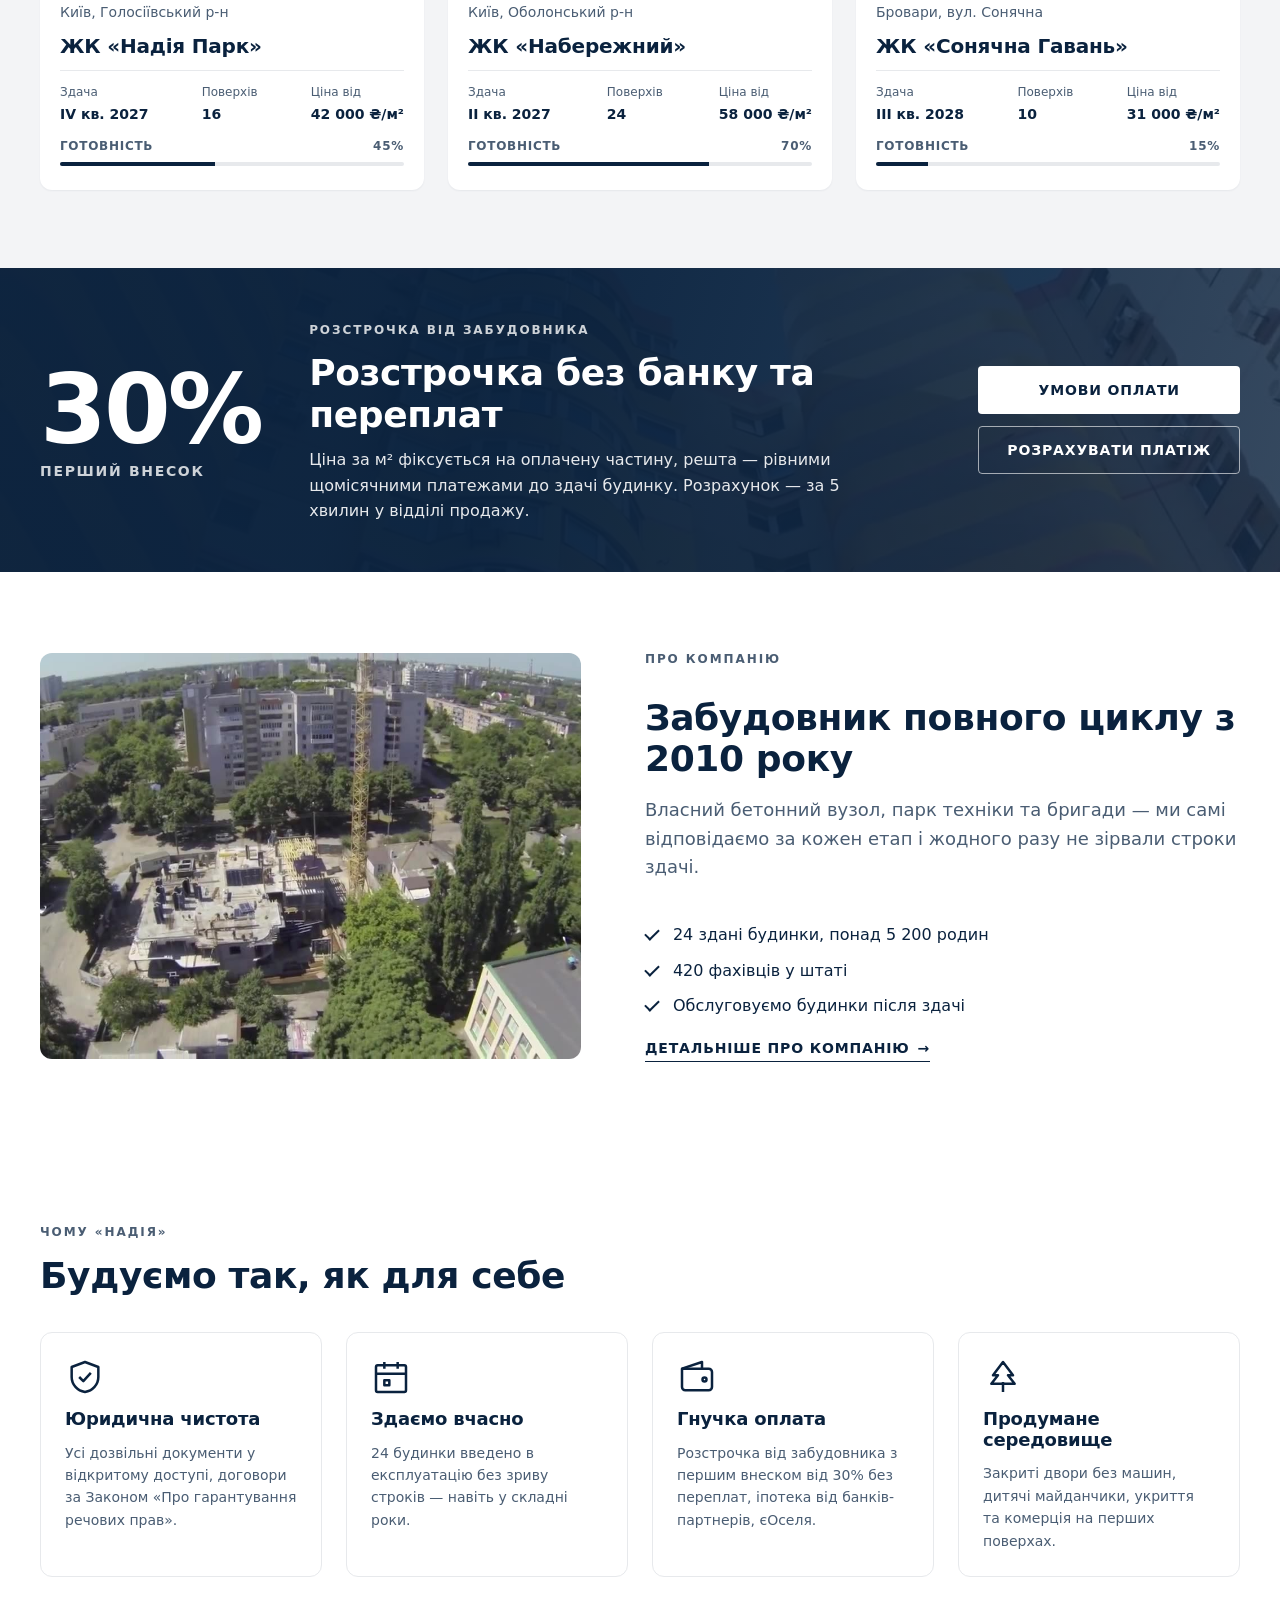
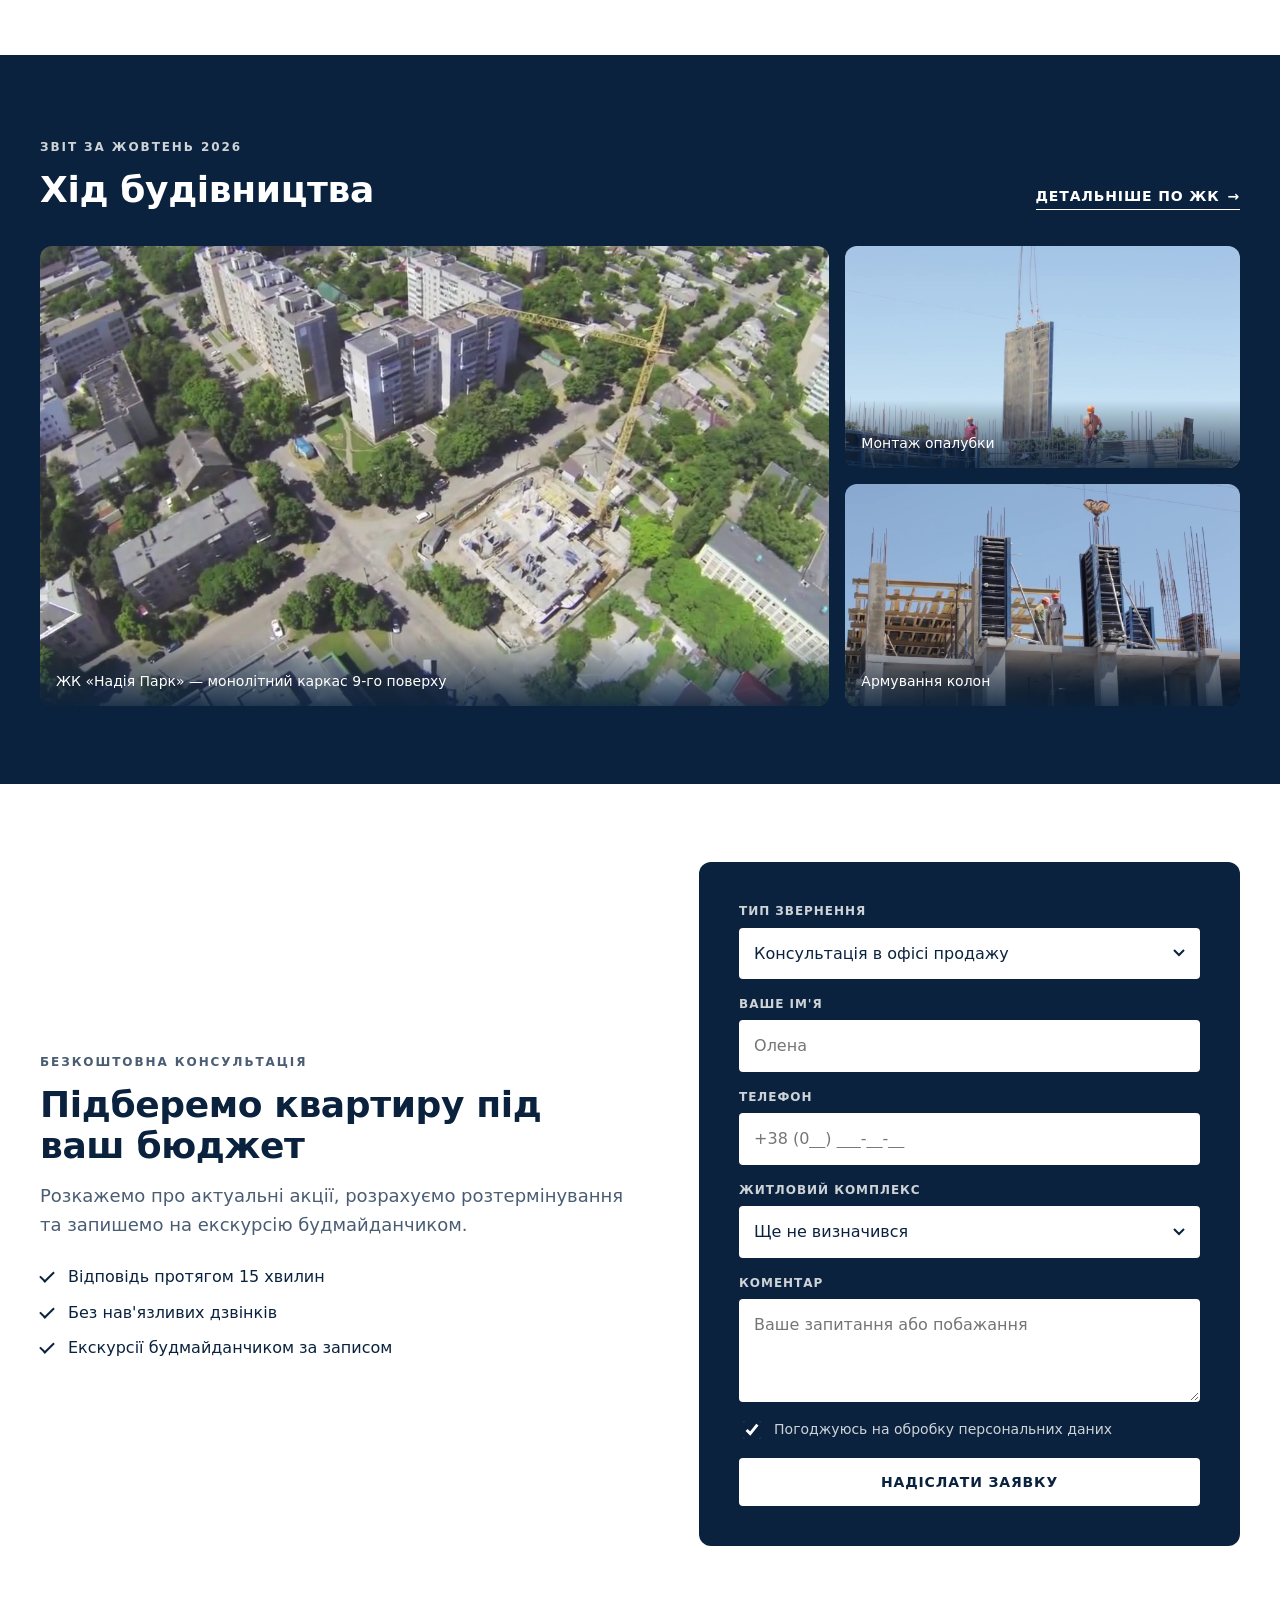
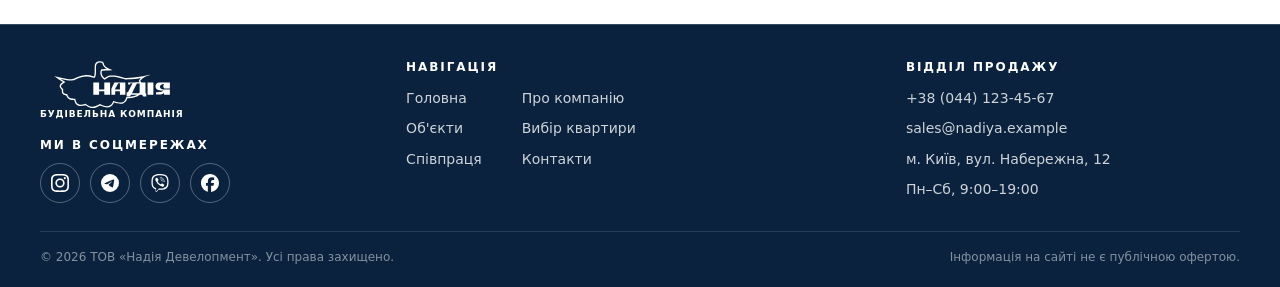
==== commit b16ecc8b: "Підзадача 2: Новий компактний футер - «Ми в соцмережах» перенесено під лого; брендові іконки Instagr" ====
--- a/index.html
+++ b/index.html
@@ -314,10 +314,17 @@
             <img src="assets/img/logo.svg" alt="Надія" width="301" height="122" loading="lazy">
             <span class="logo__caption">Будівельна компанія</span>
           </a>
+          <h2 class="site-footer__title site-footer__title--social">Ми в соцмережах</h2>
+          <ul class="site-footer__social">
+            <li><a href="#" aria-label="Instagram"><img src="assets/icons/social/instagram-white.svg" alt="" width="20" height="20"></a></li>
+            <li><a href="#" aria-label="Telegram"><img src="assets/icons/social/telegram-white.svg" alt="" width="20" height="20"></a></li>
+            <li><a href="#" aria-label="Viber"><img src="assets/icons/social/viber-white.svg" alt="" width="20" height="20"></a></li>
+            <li><a href="#" aria-label="Facebook"><img src="assets/icons/social/facebook-white.svg" alt="" width="20" height="20"></a></li>
+          </ul>
         </div>
         <div>
           <h2 class="site-footer__title">Навігація</h2>
-          <ul class="site-footer__list">
+          <ul class="site-footer__list site-footer__list--nav">
             <li><a href="index.html">Головна</a></li>
             <li><a href="html/about.html">Про компанію</a></li>
             <li><a href="html/properties.html">Об'єкти</a></li>
@@ -333,15 +340,6 @@
             <li><a href="mailto:sales@nadiya.example">sales@nadiya.example</a></li>
             <li>м. Київ, вул. Набережна, 12</li>
             <li>Пн–Сб, 9:00–19:00</li>
-          </ul>
-        </div>
-        <div>
-          <h2 class="site-footer__title">Ми в соцмережах</h2>
-          <ul class="site-footer__social">
-            <li><a href="#" aria-label="Facebook">Fb</a></li>
-            <li><a href="#" aria-label="Instagram">Ig</a></li>
-            <li><a href="#" aria-label="YouTube">Yt</a></li>
-            <li><a href="#" aria-label="Telegram">Tg</a></li>
           </ul>
         </div>
       </div>
--- a/css/base.css
+++ b/css/base.css
@@ -43,7 +43,7 @@
   /* Spacing & shape */
   --gutter: 16px;
   --container: 1200px;
-  --section-y: 56px;
+  --section-y: 42px;
   --radius: 4px;
   --radius-lg: 12px;
   --shadow: 0 8px 24px rgba(10, 34, 62, 0.12);
@@ -54,7 +54,7 @@
 @media (min-width: 768px) {
   :root {
     --gutter: 32px;
-    --section-y: 80px;
+    --section-y: 60px;
     --fs-h2: 2.25rem;
     --fs-h1: 3rem;
     --header-h: 76px;
@@ -63,7 +63,7 @@
 
 @media (min-width: 1200px) {
   :root {
-    --section-y: 104px;
+    --section-y: 78px;
     --fs-h1: 3.75rem;
   }
 }
@@ -208,7 +208,7 @@
   flex-direction: column;
   align-items: flex-start;
   gap: 12px;
-  margin-bottom: 32px;
+  margin-bottom: 24px;
 }
 
 @media (min-width: 768px) {
@@ -216,7 +216,7 @@
     flex-direction: row;
     align-items: flex-end;
     justify-content: space-between;
-    margin-bottom: 48px;
+    margin-bottom: 36px;
   }
 }
 
--- a/css/components.css
+++ b/css/components.css
@@ -346,73 +346,86 @@
   background: var(--navy);
   color: var(--navy-20);
   font-size: var(--fs-sm);
-  padding-top: 56px;
+  padding-top: 36px;
 }
 
 .site-footer__grid {
   display: grid;
-  gap: 32px;
-  padding-bottom: 40px;
+  gap: 28px;
+  padding-bottom: 28px;
 }
 
 @media (min-width: 768px) {
-  .site-footer__grid { grid-template-columns: repeat(2, 1fr); }
-}
-
-@media (min-width: 1200px) {
-  .site-footer__grid { grid-template-columns: 1.6fr 1fr 1.2fr 1fr; }
+  .site-footer__grid { grid-template-columns: 1fr 1.4fr 1fr; gap: 32px; }
+}
+
+.site-footer__brand {
+  display: grid;
+  justify-items: start;
+  align-content: start;
 }
 
 .logo--footer img {
-  width: 120px;
+  width: 116px;
 }
 
 .site-footer__title {
-  margin-bottom: 16px;
+  margin-bottom: 12px;
   color: var(--white);
   font-size: var(--fs-xs);
   letter-spacing: 0.16em;
   text-transform: uppercase;
 }
 
+.site-footer__title--social {
+  margin: 20px 0 10px;
+}
+
 .site-footer__list {
   display: grid;
+  gap: 8px;
+}
+
+.site-footer__list--nav {
+  grid-template-columns: repeat(2, max-content);
+  column-gap: 40px;
+}
+
+.site-footer__list a:hover {
+  color: var(--white);
+}
+
+.site-footer__social {
+  display: flex;
   gap: 10px;
 }
 
-.site-footer__list a:hover {
-  color: var(--white);
-}
-
-.site-footer__social {
-  display: flex;
-  gap: 10px;
-}
-
 .site-footer__social a {
   display: flex;
   align-items: center;
   justify-content: center;
-  width: 44px;
-  height: 44px;
+  width: 40px;
+  height: 40px;
   border: 1px solid rgba(255, 255, 255, 0.3);
   border-radius: 50%;
-  color: var(--white);
-  font-weight: 600;
-  font-size: var(--fs-xs);
-  transition: background var(--transition), color var(--transition);
+  transition: background var(--transition), border-color var(--transition);
 }
 
 .site-footer__social a:hover {
-  background: var(--white);
-  color: var(--navy);
+  background: rgba(255, 255, 255, 0.12);
+  border-color: var(--white);
+}
+
+.site-footer__social img {
+  width: 18px;
+  height: 18px;
 }
 
 .site-footer__bottom {
   display: flex;
   flex-direction: column;
   gap: 4px;
-  padding: 20px 0 96px; /* room for the floating contact button */
+  padding: 16px 0 88px; /* room for the floating contact button */
   border-top: 1px solid rgba(255, 255, 255, 0.12);
   font-size: var(--fs-xs);
   color: var(--navy-50);
@@ -422,7 +435,7 @@
   .site-footer__bottom {
     flex-direction: row;
     justify-content: space-between;
-    padding-bottom: 28px;
+    padding-bottom: 20px;
   }
 }
 
@@ -839,12 +852,6 @@
   .page-head h1 { font-size: 2.25rem; }
 }
 
-.page-head__text {
-  max-width: 640px;
-  color: var(--text-muted);
-  font-size: var(--fs-base);
-}
-
 .breadcrumbs {
   margin-bottom: 12px;
   font-size: var(--fs-xs);
@@ -1071,3 +1078,16 @@
   font-size: var(--fs-xs);
   text-align: center;
 }
+
+/* Header contact button: same blue accent as the floating button */
+.btn.header-cta {
+  border-color: var(--accent);
+  background: var(--accent);
+  color: var(--white);
+}
+
+.btn.header-cta:hover {
+  border-color: var(--accent-dark);
+  background: var(--accent-dark);
+  color: var(--white);
+}
--- a/css/pages.css
+++ b/css/pages.css
@@ -968,56 +968,15 @@
   text-decoration: underline;
 }
 
-.contacts {
-  display: grid;
-  gap: 32px;
-}
-
-@media (min-width: 1024px) {
-  .contacts { grid-template-columns: 1.2fr 1fr; gap: 48px; align-items: stretch; }
-}
-
-.contacts__form {
-  padding: 24px var(--gutter);
-  margin-inline: calc(var(--gutter) * -1);
-  background: var(--white);
-}
-
-@media (min-width: 768px) {
-  .contacts__form { padding: 40px; margin-inline: 0; border-radius: var(--radius-lg); }
-}
-
-.contacts__form h2 {
-  margin-bottom: 8px;
-}
-
-.contacts__intro {
-  margin-bottom: 24px;
-}
-
-.form__row {
-  display: grid;
-  gap: 16px;
-}
-
-@media (min-width: 600px) {
-  .form__row { grid-template-columns: 1fr 1fr; }
-}
-
-@media (min-width: 600px) {
-  .contacts__submit { justify-self: start; min-width: 220px; }
-}
-
-.contacts__map {
-  min-height: 320px;
-}
-
-@media (min-width: 1024px) {
-  .contacts { align-items: start; }
-  .contacts__map { position: sticky; top: calc(var(--header-h) + 24px); min-height: 0; aspect-ratio: 6 / 5; }
-}
-
-.contacts__map .map__svg {
+.map--route {
+  aspect-ratio: 4 / 3;
+}
+
+@media (min-width: 768px) {
+  .map--route { aspect-ratio: 21 / 8; }
+}
+
+.map--route .map__svg {
   position: absolute;
   inset: 0;
   width: 100%;
@@ -1468,14 +1427,14 @@
 .promo {
   position: relative;
   overflow: hidden;
-  padding-block: 48px;
+  padding-block: 36px;
   background:
     linear-gradient(105deg, rgba(10, 34, 62, 0.97) 40%, rgba(10, 34, 62, 0.8)),
     url("../assets/img/facade.jpg") center / cover no-repeat;
 }
 
 @media (min-width: 768px) {
-  .promo { padding-block: 64px; }
+  .promo { padding-block: 48px; }
 }
 
 .promo__inner {
@@ -1535,128 +1494,334 @@
 /* --------------------------------------------------------------------------
    Cooperation page
    -------------------------------------------------------------------------- */
-.coop-intro {
-  display: grid;
-  gap: 8px;
-  max-width: 720px;
-  margin-bottom: 28px;
-}
-
-.vacancies {
-  display: grid;
-  gap: 16px;
-}
-
-@media (min-width: 768px) {
-  .vacancies { grid-template-columns: repeat(2, 1fr); }
-}
-
-@media (min-width: 1200px) {
-  .vacancies { grid-template-columns: repeat(3, 1fr); }
-}
-
-.vacancy {
-  display: grid;
-  align-content: start;
-  gap: 10px;
-  padding: 24px;
-  border: 1px solid var(--navy-10);
-  border-radius: var(--radius-lg);
-}
-
-.vacancy__head {
-  display: flex;
-  flex-wrap: wrap;
-  align-items: baseline;
-  justify-content: space-between;
-  gap: 4px 12px;
-}
-
-.vacancy__title {
-  font-size: var(--fs-lg);
-}
-
-.vacancy__salary {
-  font-weight: 700;
-  white-space: nowrap;
-}
-
-.vacancy__meta {
-  font-size: var(--fs-sm);
-  color: var(--text-muted);
-}
-
-.vacancy__list {
-  display: grid;
-  gap: 6px;
-  margin-bottom: 6px;
-  padding-left: 18px;
-  font-size: var(--fs-sm);
-}
-
-.vacancy .btn {
-  justify-self: start;
-}
-
-.coop-note {
-  margin-top: 24px;
-  padding: 16px 20px;
-  background: var(--bg-alt);
-  border-radius: var(--radius-lg);
-  font-size: var(--fs-sm);
-}
-
-.coop-note a,
-.coop-terms a {
-  text-decoration: underline;
-}
-
-.coop-grid {
-  display: grid;
-  gap: 16px;
-}
-
-@media (min-width: 768px) {
-  .coop-grid { grid-template-columns: repeat(2, 1fr); }
-}
-
-@media (min-width: 1200px) {
-  .coop-grid { grid-template-columns: repeat(4, 1fr); }
-  .coop-grid--3 { grid-template-columns: repeat(3, 1fr); }
-}
-
-.coop-card {
-  display: grid;
-  align-content: start;
-  gap: 6px;
-  padding: 20px;
-  background: var(--bg-alt);
-  border-radius: var(--radius-lg);
-}
-
-.coop-card__title {
-  font-size: var(--fs-base);
-}
-
-.coop-card__text {
-  font-size: var(--fs-sm);
-  color: var(--text-muted);
-}
-
-.coop-terms {
+.coop__inner {
+  display: grid;
+  gap: 24px;
+  align-items: start;
+}
+
+@media (min-width: 1024px) {
+  .coop__inner { grid-template-columns: 1.1fr 1fr; gap: 64px; }
+}
+
+.coop__text {
   display: grid;
   gap: 12px;
-  max-width: 720px;
-  margin-top: 32px;
-}
-
-.coop-terms .pay-card__list {
-  margin: 0;
-  padding-top: 0;
-  border: 0;
-}
-
-.coop-terms .btn {
+}
+
+.coop__text .btn {
   justify-self: start;
   margin-top: 8px;
 }
+
+.coop__list {
+  display: grid;
+  gap: 8px;
+}
+
+.coop__list li {
+  position: relative;
+  padding: 14px 16px 14px 44px;
+  border: 1px solid var(--navy-10);
+  border-radius: var(--radius);
+  background: var(--white);
+  font-weight: 500;
+}
+
+.coop__list li::before {
+  content: "";
+  position: absolute;
+  left: 18px;
+  top: 20px;
+  width: 12px;
+  height: 7px;
+  border-left: 2px solid var(--navy);
+  border-bottom: 2px solid var(--navy);
+  transform: rotate(-45deg);
+}
+
+/* --------------------------------------------------------------------------
+   Construction photo chronicle (animated timeline, property page)
+   -------------------------------------------------------------------------- */
+.chrono {
+  display: grid;
+  gap: 20px;
+}
+
+.chrono__stage {
+  position: relative;
+  overflow: hidden;
+  border-radius: var(--radius-lg);
+  aspect-ratio: 4 / 3;
+  background: var(--navy);
+}
+
+@media (min-width: 768px) {
+  .chrono__stage { aspect-ratio: 21 / 8; }
+}
+
+.chrono__slide {
+  position: absolute;
+  inset: 0;
+  margin: 0;
+  opacity: 0;
+  transition: opacity 0.6s ease;
+}
+
+.chrono__slide.is-active {
+  opacity: 1;
+}
+
+.chrono__slide img {
+  width: 100%;
+  height: 100%;
+  object-fit: cover;
+  transform: scale(1.06);
+  transition: transform 4.5s ease-out;
+}
+
+/* Slow "Ken Burns" zoom while a slide is shown */
+.chrono__slide.is-active img {
+  transform: scale(1);
+}
+
+.chrono__slide figcaption {
+  position: absolute;
+  left: 0;
+  right: 0;
+  bottom: 0;
+  padding: 72px 20px 18px;
+  background: linear-gradient(to top, rgba(10, 34, 62, 0.92), rgba(10, 34, 62, 0));
+  color: var(--white);
+  font-size: var(--fs-sm);
+}
+
+@media (min-width: 768px) {
+  .chrono__slide figcaption { padding: 96px 28px 24px; font-size: var(--fs-base); }
+}
+
+.chrono__info {
+  position: absolute;
+  top: 16px;
+  left: 16px;
+  right: 16px;
+  display: flex;
+  flex-wrap: wrap;
+  align-items: center;
+  gap: 8px;
+  pointer-events: none;
+}
+
+.chrono__date,
+.chrono__title,
+.chrono__count {
+  padding: 6px 12px;
+  border-radius: var(--radius);
+  font-size: var(--fs-xs);
+  font-weight: 600;
+}
+
+.chrono__date {
+  background: var(--white);
+  color: var(--navy);
+  letter-spacing: 0.06em;
+  text-transform: uppercase;
+}
+
+.chrono__title {
+  background: rgba(10, 34, 62, 0.85);
+  color: var(--white);
+}
+
+.chrono__count {
+  margin-left: auto;
+  background: rgba(10, 34, 62, 0.6);
+  color: var(--white);
+}
+
+/* Scale */
+.chrono__scale {
+  position: relative;
+  padding: 0 18px 44px;
+}
+
+.chrono__track {
+  position: relative;
+  height: 28px;
+  cursor: pointer;
+  touch-action: none; /* allow horizontal drag on touch screens */
+}
+
+.chrono__track::before {
+  content: "";
+  position: absolute;
+  left: 0;
+  right: 0;
+  top: 50%;
+  height: 4px;
+  margin-top: -2px;
+  border-radius: 2px;
+  background: var(--navy-20);
+}
+
+.chrono__fill {
+  position: absolute;
+  left: 0;
+  top: 50%;
+  height: 4px;
+  margin-top: -2px;
+  border-radius: 2px;
+  background: var(--navy);
+  transition: width 0.45s ease;
+}
+
+.chrono__thumb {
+  position: absolute;
+  top: 50%;
+  width: 28px;
+  height: 28px;
+  margin: -14px 0 0 -14px;
+  border: 4px solid var(--white);
+  border-radius: 50%;
+  background: var(--navy);
+  box-shadow: 0 2px 10px rgba(10, 34, 62, 0.35);
+  cursor: grab;
+  transition: left 0.45s ease, transform 0.2s ease;
+  z-index: 2;
+}
+
+.chrono__thumb:focus-visible {
+  outline: 3px solid var(--accent);
+  outline-offset: 2px;
+}
+
+/* Gentle pulse on the thumb while autoplay runs */
+.chrono.is-playing .chrono__thumb {
+  animation: chrono-pulse 2s ease-in-out infinite;
+}
+
+@keyframes chrono-pulse {
+  0%, 100% { box-shadow: 0 2px 10px rgba(10, 34, 62, 0.35), 0 0 0 0 rgba(10, 34, 62, 0.25); }
+  50% { box-shadow: 0 2px 10px rgba(10, 34, 62, 0.35), 0 0 0 8px rgba(10, 34, 62, 0); }
+}
+
+.chrono.is-dragging .chrono__thumb {
+  cursor: grabbing;
+  transform: scale(1.15);
+  transition: transform 0.2s ease; /* follow the pointer without lag */
+}
+
+.chrono.is-dragging .chrono__fill {
+  transition: none;
+}
+
+.chrono.is-dragging .chrono__stage {
+  user-select: none;
+}
+
+/* Stage markers under the scale */
+.chrono__markers {
+  position: absolute;
+  left: 18px;
+  right: 18px;
+  top: 0;
+  height: 100%;
+  margin: 0;
+  padding: 0;
+  list-style: none;
+  pointer-events: none;
+}
+
+.chrono__marker {
+  position: absolute;
+  top: 0;
+  transform: translateX(-50%);
+}
+
+.chrono__marker::before {
+  content: "";
+  position: absolute;
+  left: 50%;
+  top: 8px;
+  width: 12px;
+  height: 12px;
+  margin-left: -6px;
+  border: 2px solid var(--navy-50);
+  border-radius: 50%;
+  background: var(--white);
+  transition: background var(--transition), border-color var(--transition);
+}
+
+.chrono__marker--done::before,
+.chrono__marker--current::before,
+.chrono__marker.is-passed::before,
+.chrono__marker.is-active::before {
+  border-color: var(--navy);
+  background: var(--navy);
+}
+
+.chrono__marker-btn {
+  display: flex;
+  flex-direction: column;
+  align-items: center;
+  margin-top: 30px;
+  padding: 2px 4px;
+  font-size: var(--fs-xs);
+  line-height: 1.25;
+  color: var(--text-muted);
+  white-space: nowrap;
+  pointer-events: auto;
+  transition: color var(--transition);
+}
+
+.chrono__marker-btn:hover,
+.chrono__marker.is-active .chrono__marker-btn {
+  color: var(--navy);
+  font-weight: 700;
+}
+
+@media (min-width: 768px) {
+  .chrono__marker-btn { flex-direction: row; gap: 4px; font-size: var(--fs-sm); }
+}
+
+.chrono__hint {
+  font-size: var(--fs-sm);
+}
+
+/* Play / pause toggle */
+.chrono__toggle {
+  display: inline-flex;
+  align-items: center;
+  gap: 8px;
+  min-height: 40px;
+  padding: 8px 16px;
+  border: 1px solid var(--border);
+  border-radius: 20px;
+  background: var(--white);
+  font-size: var(--fs-sm);
+  font-weight: 600;
+}
+
+.chrono__toggle:hover {
+  border-color: var(--navy);
+}
+
+.chrono__toggle-icon {
+  width: 10px;
+  height: 12px;
+  border-left: 3px solid currentColor;
+  border-right: 3px solid currentColor;
+}
+
+.chrono__toggle.is-paused .chrono__toggle-icon {
+  width: 0;
+  height: 0;
+  border-style: solid;
+  border-width: 6px 0 6px 10px;
+  border-color: transparent transparent transparent currentColor;
+}
+
+@media (prefers-reduced-motion: reduce) {
+  .chrono__slide img,
+  .chrono__slide.is-active img { transform: none; transition: none; }
+}
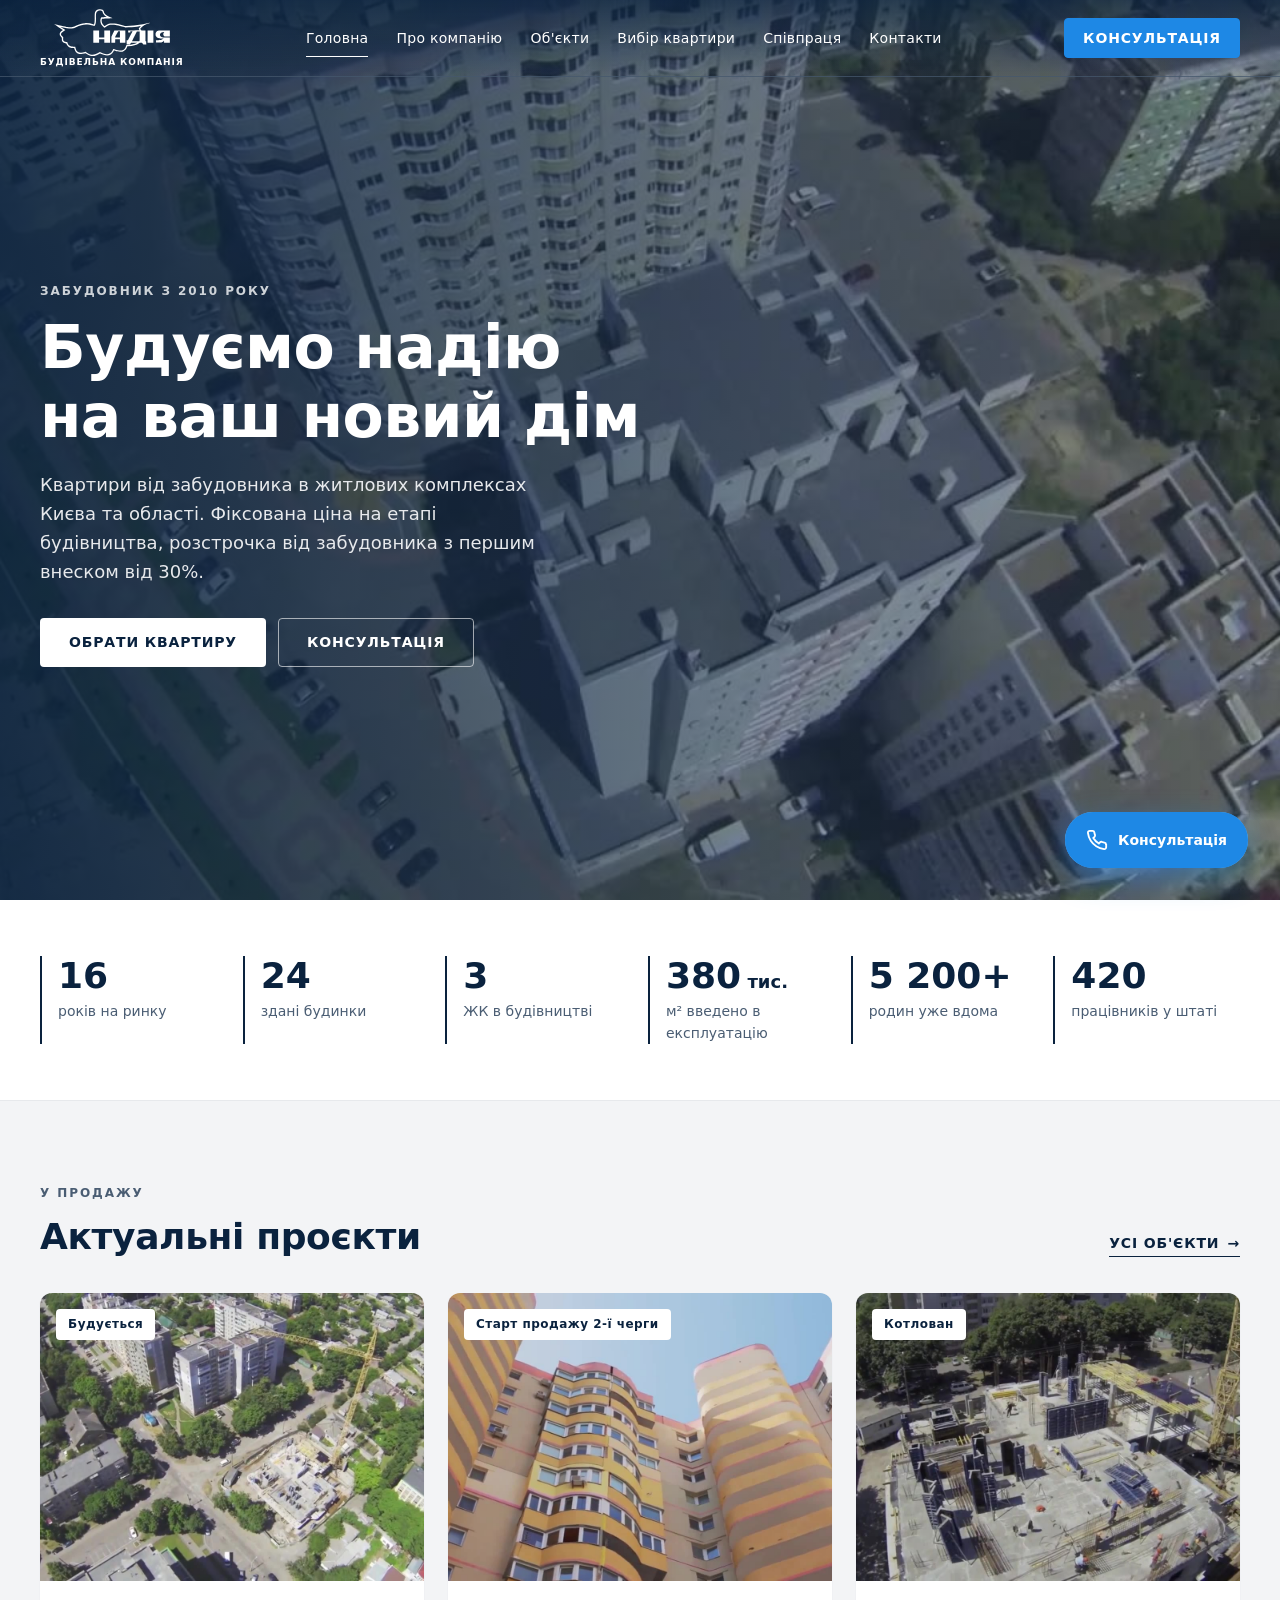
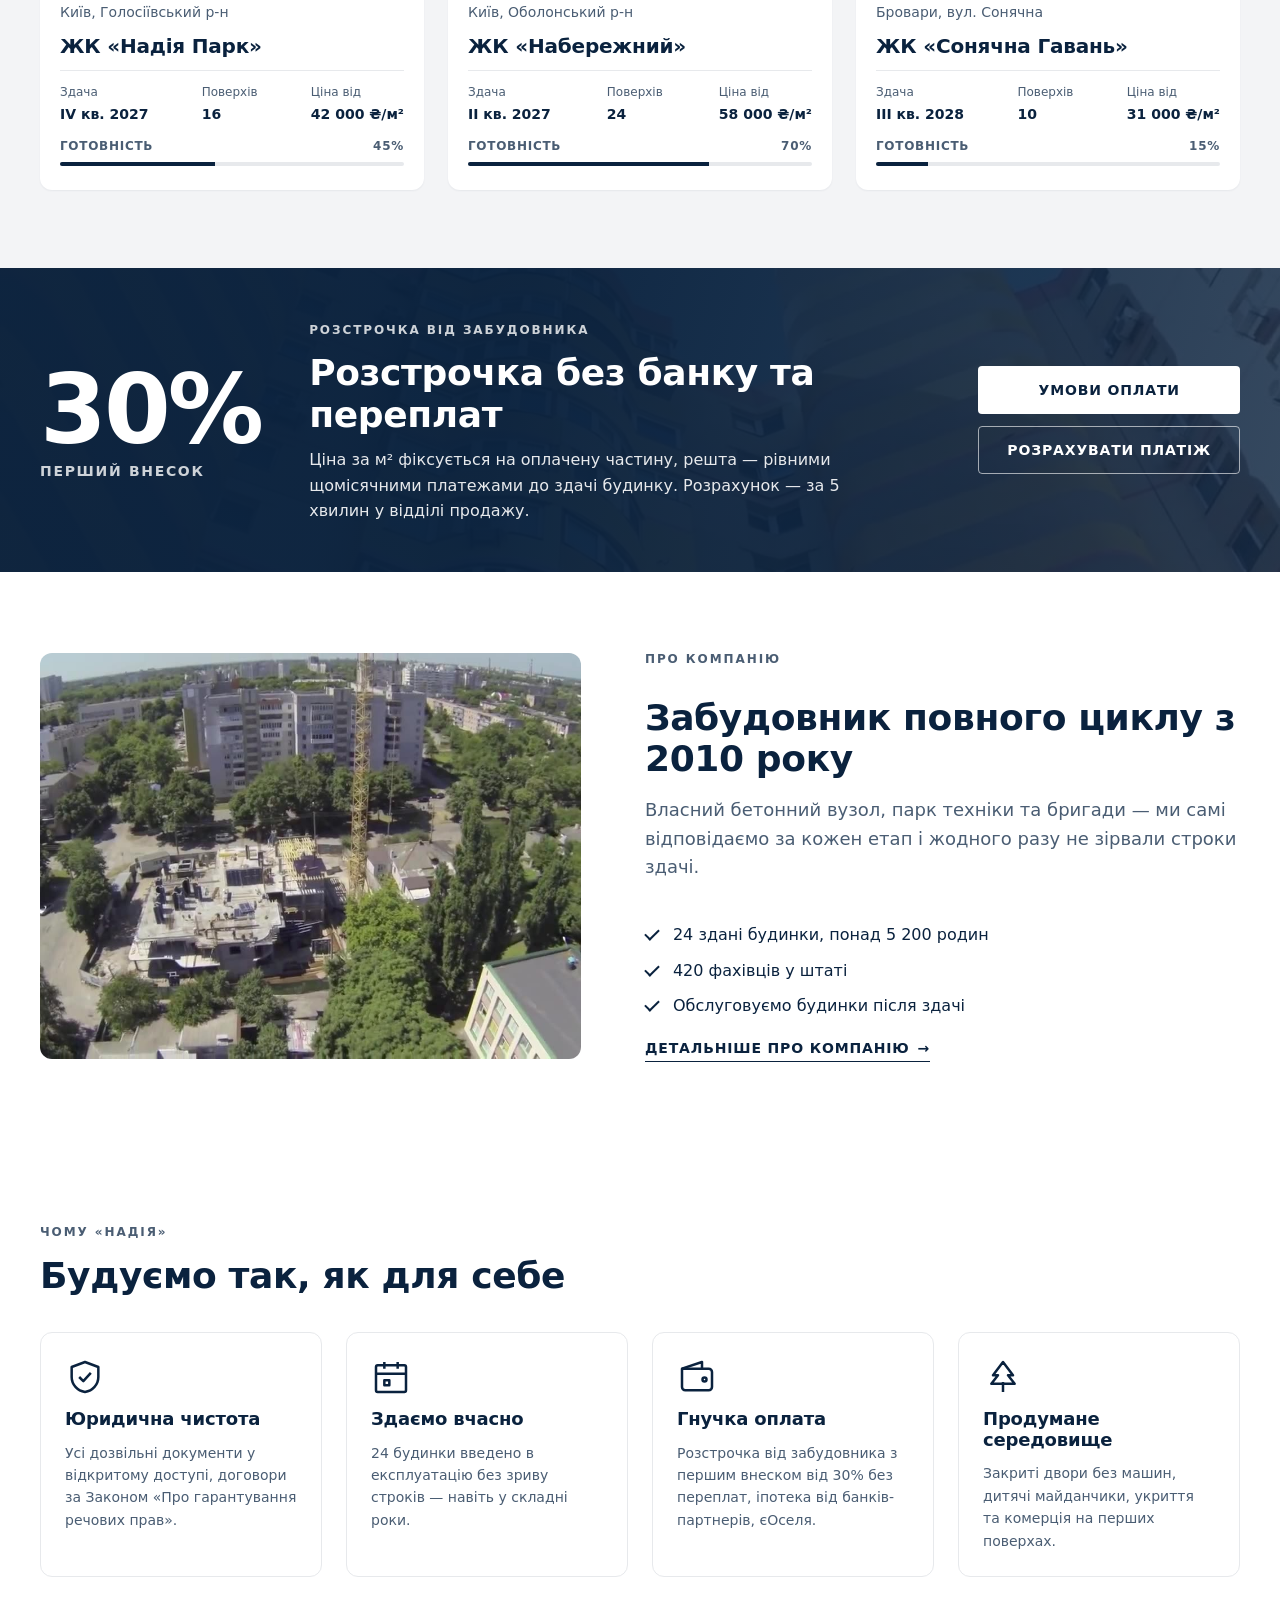
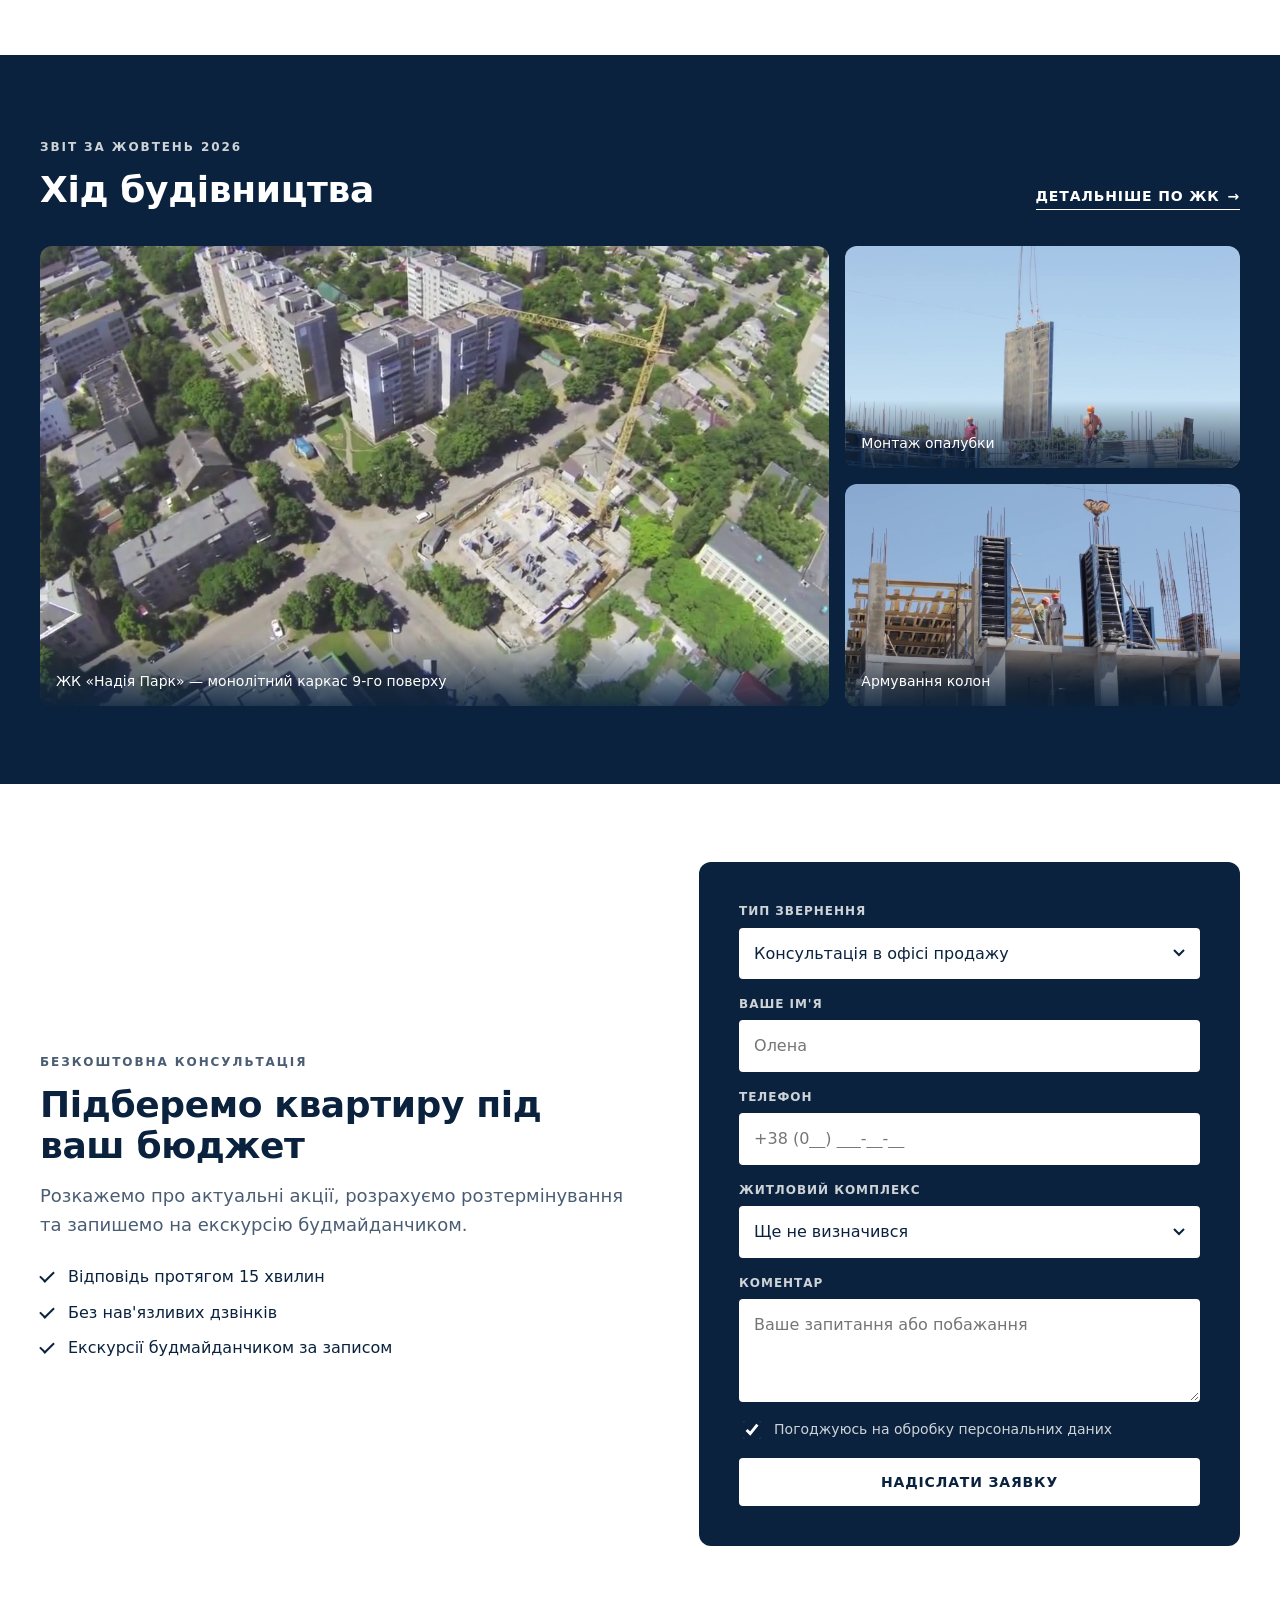
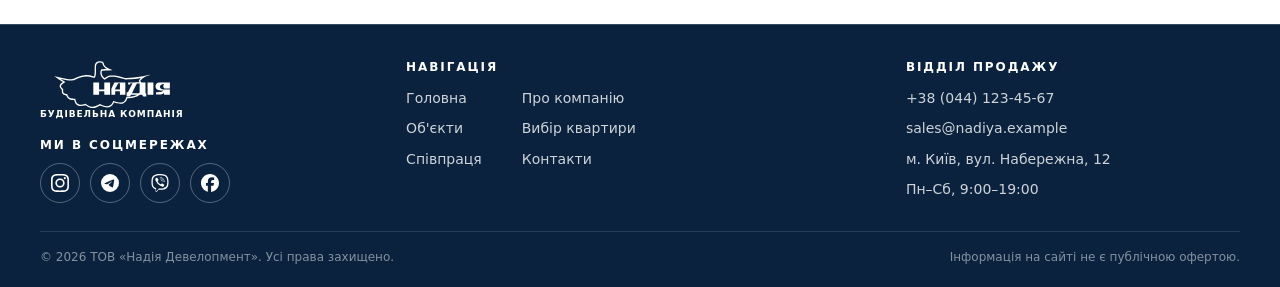
==== commit 6e123f38: "Підзадача 3: Кнопки «Консультація» в хедері та плаваюча - Напис кнопки в хедері та плаваючої кнопки:" ====
--- a/index.html
+++ b/index.html
@@ -40,7 +40,7 @@
 
       <div class="site-header__actions">
         <a class="header-phone" href="tel:+380441234567">+38 (044) 123-45-67</a>
-        <button class="btn btn--outline-light btn--sm header-cta" type="button" data-open-contact>Зв'язатися</button>
+        <button class="btn btn--outline-light btn--sm header-cta" type="button" data-open-contact>Консультація</button>
         <button class="burger" type="button" aria-expanded="false" aria-controls="main-nav" aria-label="Відкрити меню">
           <span class="burger__line"></span>
         </button>
@@ -351,9 +351,9 @@
   </footer>
 
   <!-- Quick-access contact button (every page) -->
-  <button class="fab" type="button" data-open-contact aria-label="Зв'язатися з відділом продажу">
+  <button class="fab" type="button" data-open-contact aria-label="Консультація: залишити заявку відділу продажу">
     <svg width="22" height="22" viewBox="0 0 24 24" fill="none" stroke="currentColor" stroke-width="2" aria-hidden="true"><path d="M22 16.9v3a2 2 0 0 1-2.2 2 19.8 19.8 0 0 1-8.6-3.1 19.5 19.5 0 0 1-6-6A19.8 19.8 0 0 1 2.1 4.2 2 2 0 0 1 4.1 2h3a2 2 0 0 1 2 1.7c.1.9.4 1.8.7 2.7a2 2 0 0 1-.5 2.1L8 9.8a16 16 0 0 0 6 6l1.3-1.3a2 2 0 0 1 2.1-.4c.9.3 1.8.6 2.7.7a2 2 0 0 1 1.7 2z"/></svg>
-    <span class="fab__label">Зв'язатися</span>
+    <span class="fab__label">Консультація</span>
   </button>
 
   <!-- Contact modal -->
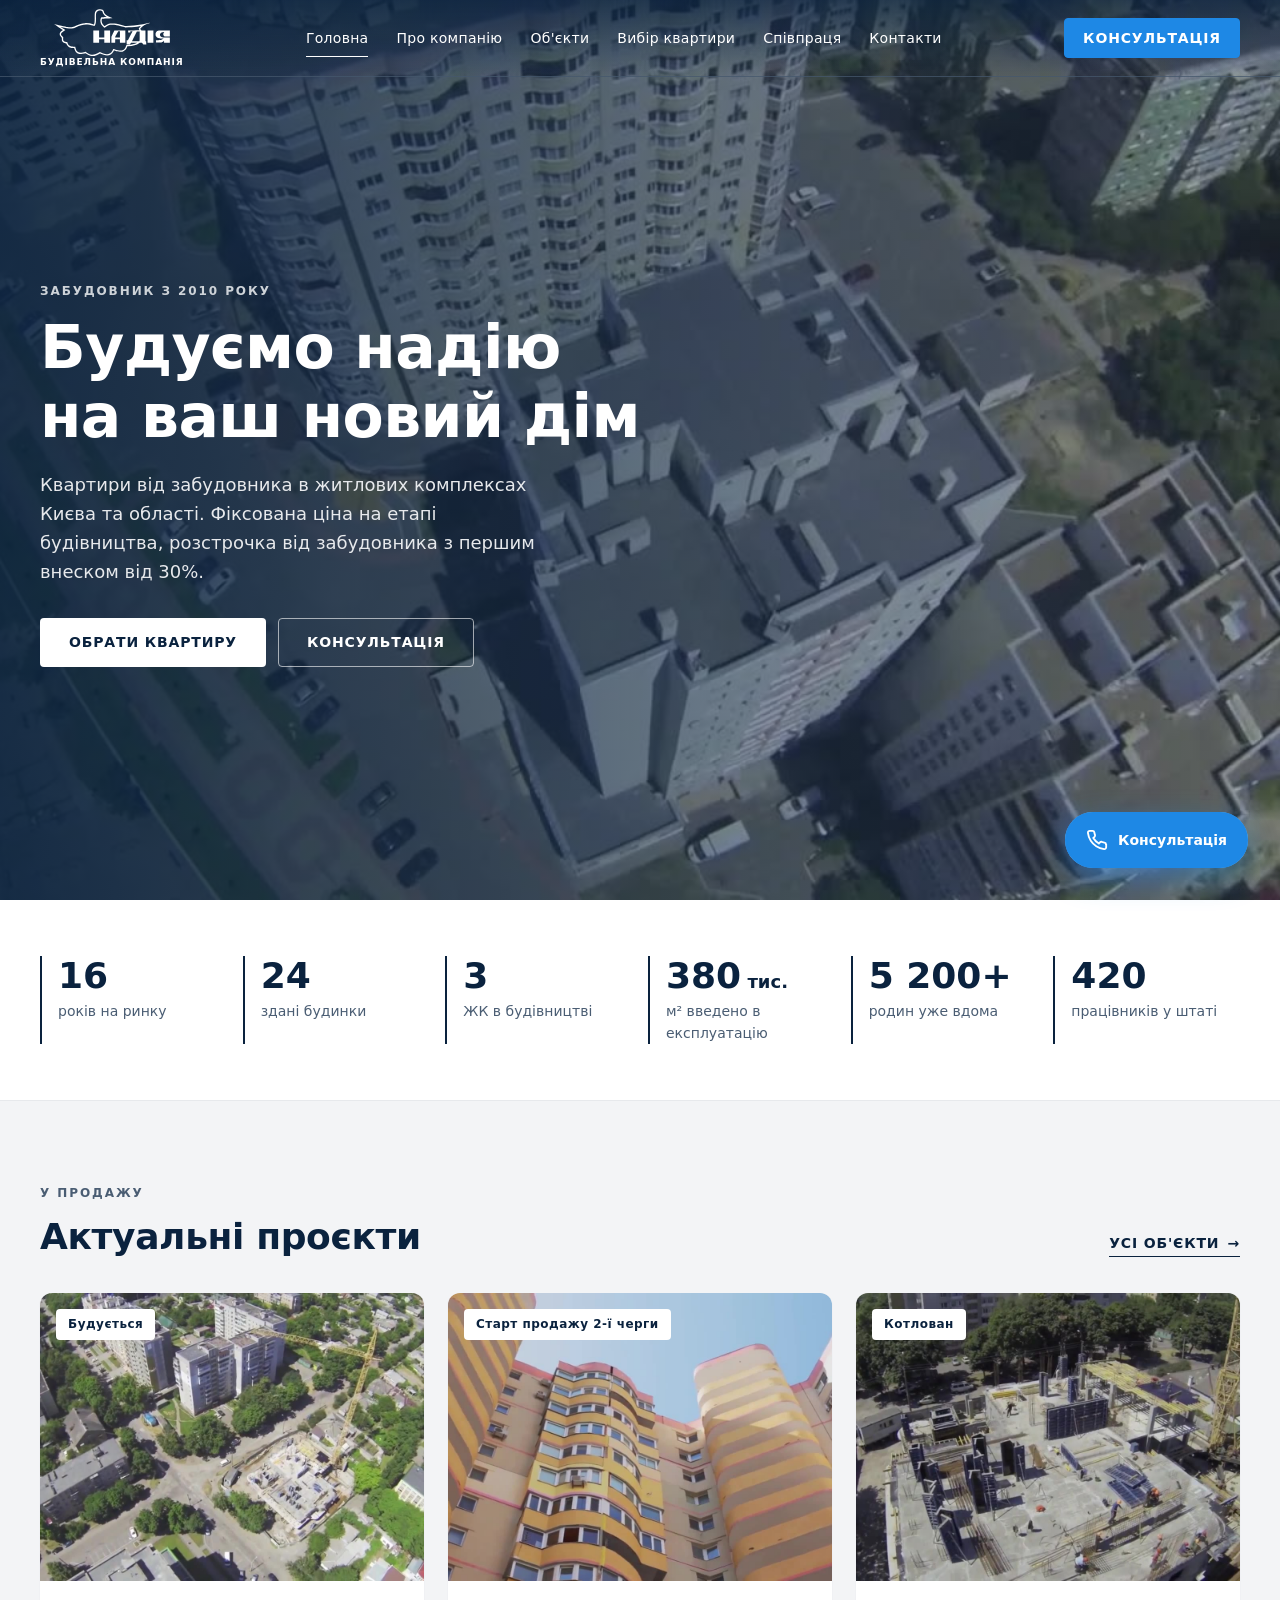
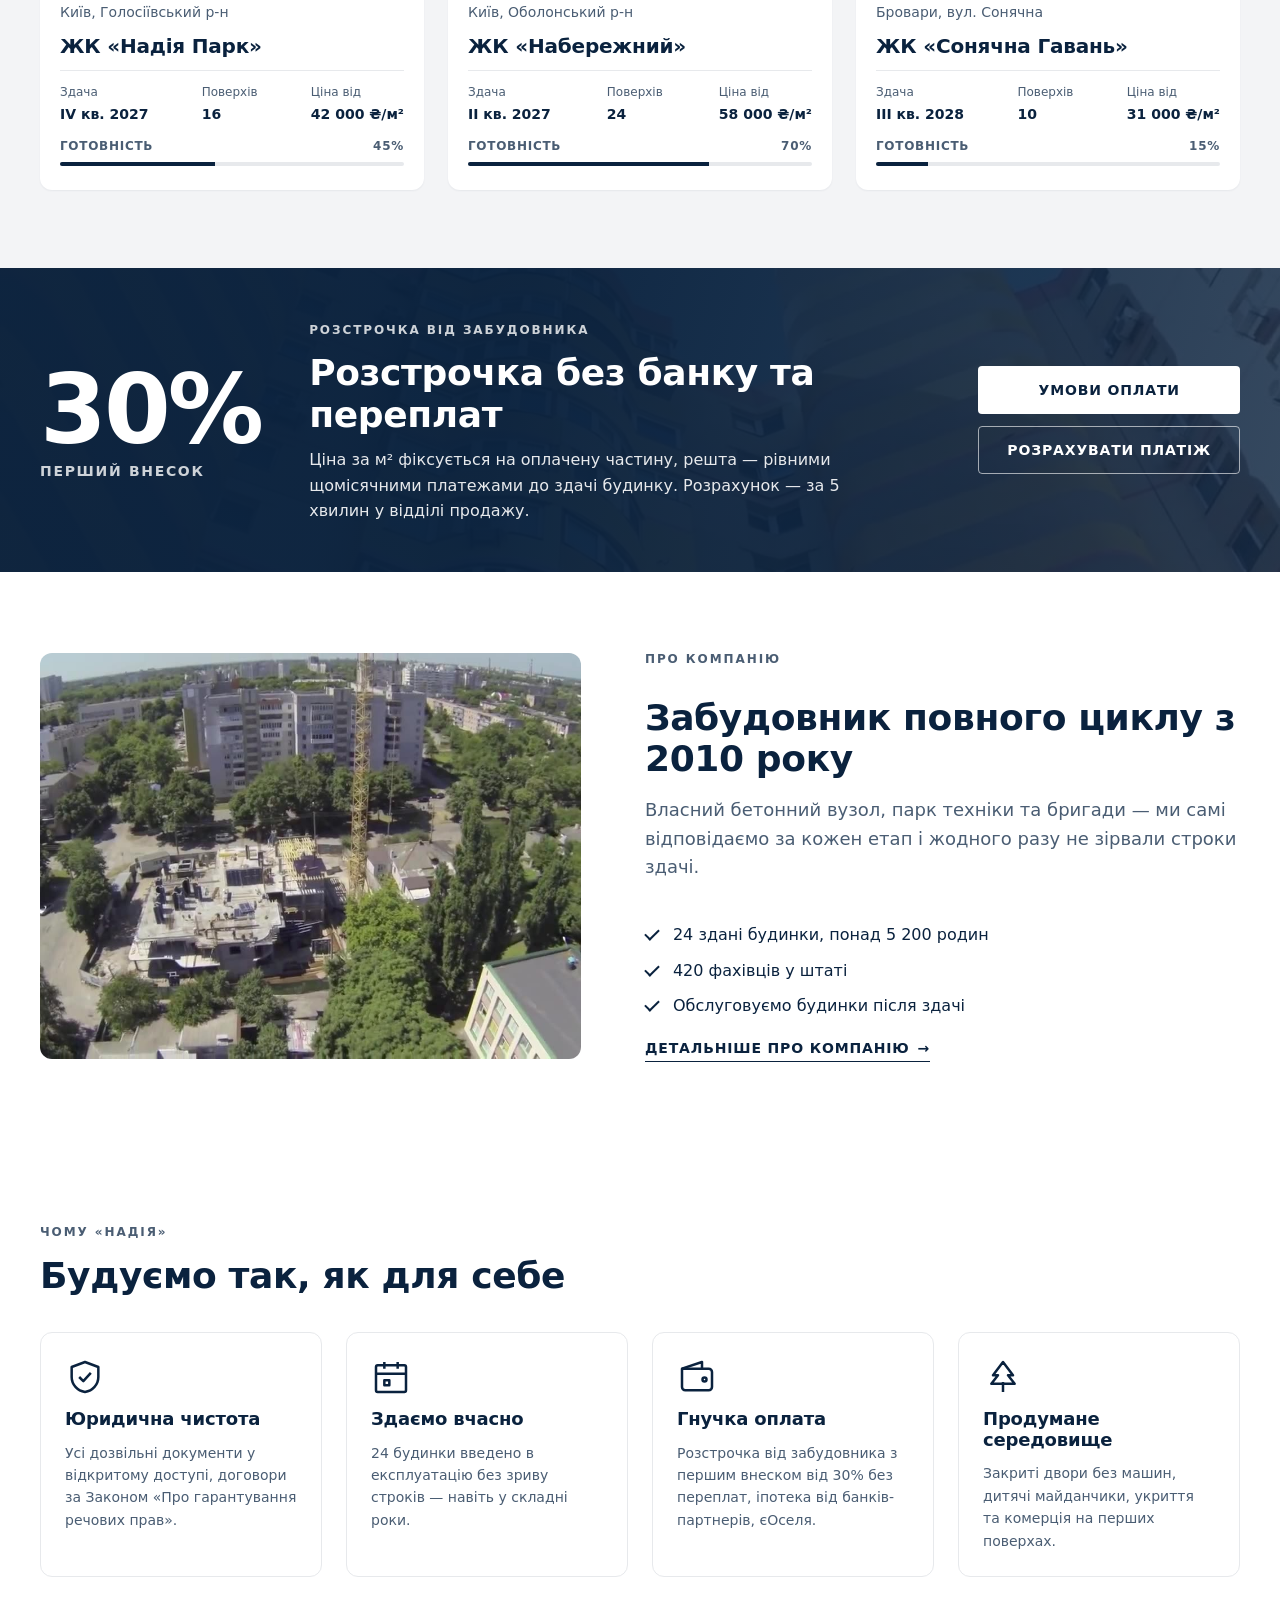
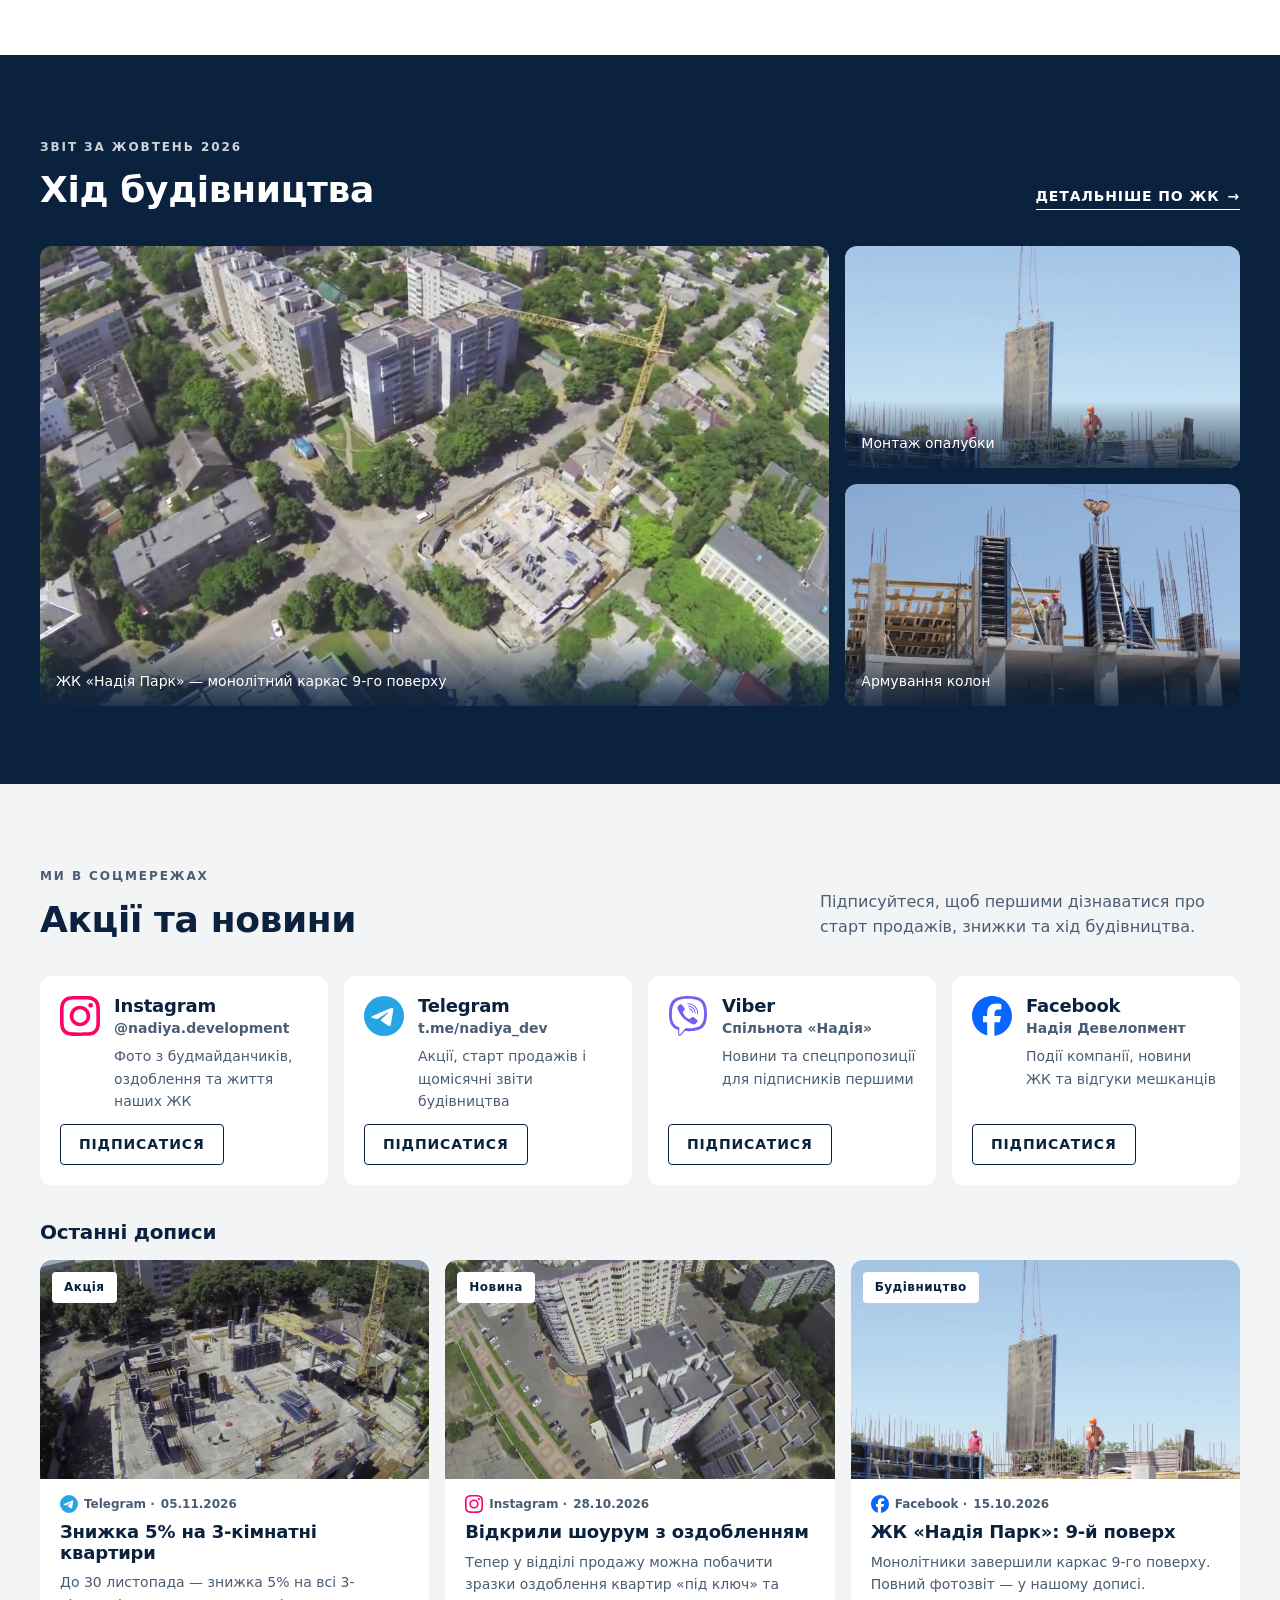
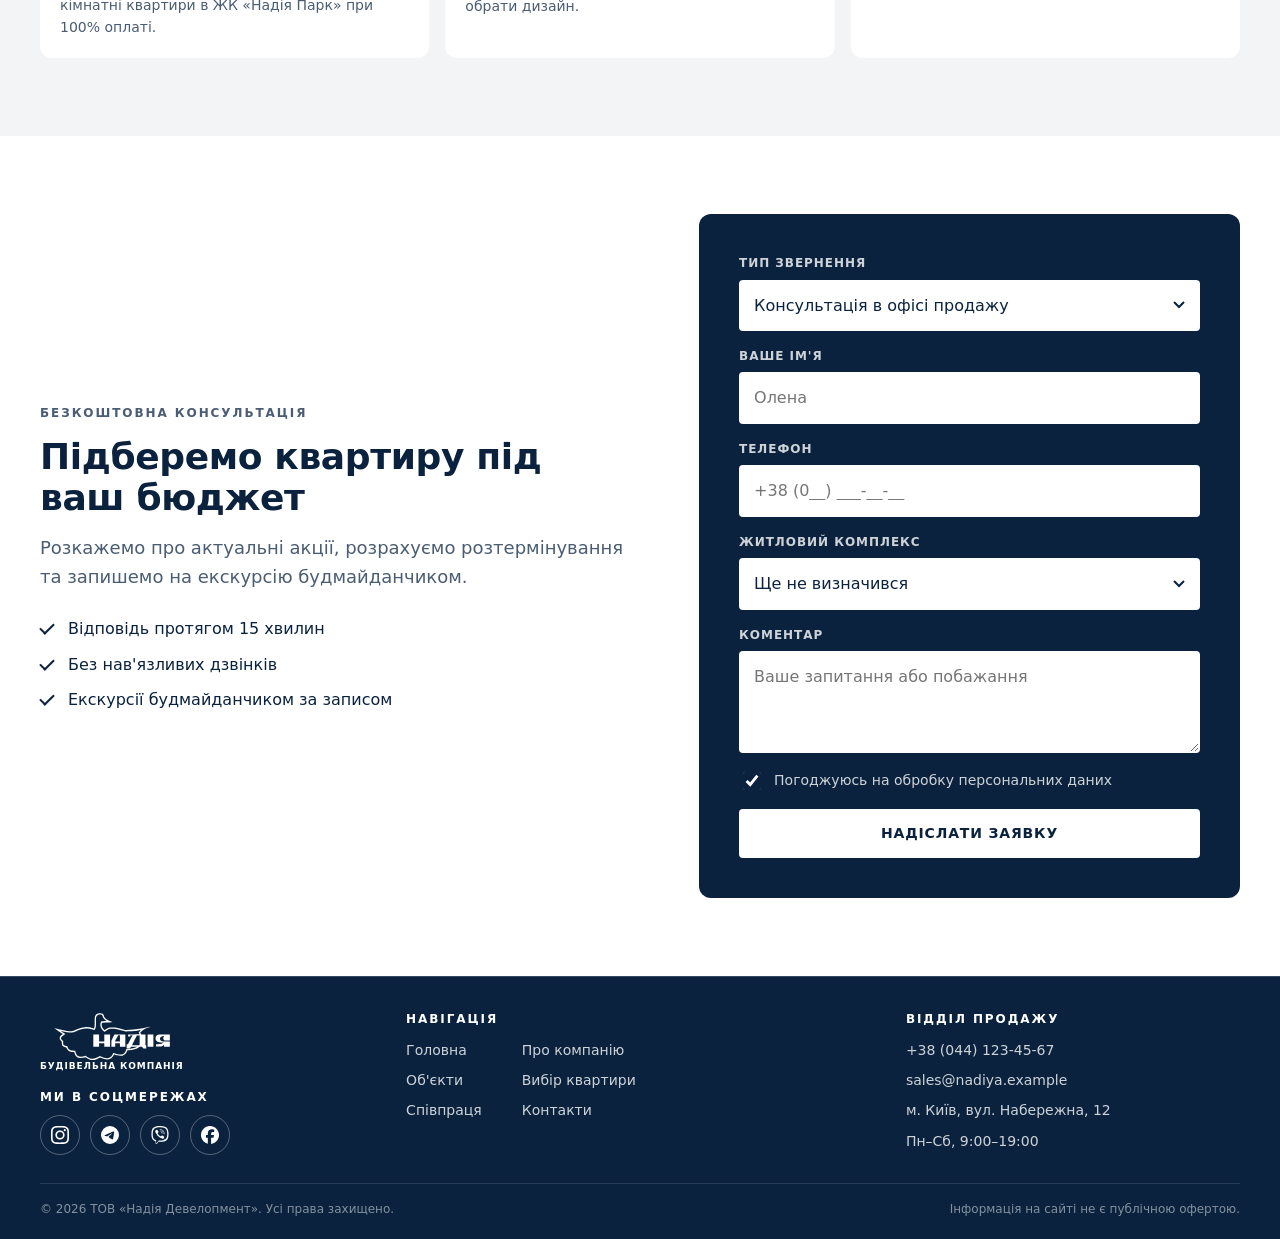
==== commit 2d5dfcb0: "Підзадача 4: Секція «Акції та новини» в соцмережах на головній - Картки Instagram, Telegram, Viber, " ====
--- a/index.html
+++ b/index.html
@@ -238,6 +238,93 @@
             <figcaption>Армування колон</figcaption>
           </figure>
         </div>
+      </div>
+    </section>
+
+    <!-- Social media: promotions and news -->
+    <section class="section section--alt" aria-labelledby="social-title">
+      <div class="container">
+        <div class="section__head">
+          <div>
+            <span class="eyebrow">Ми в соцмережах</span>
+            <h2 id="social-title">Акції та новини</h2>
+          </div>
+          <p class="muted social__lead">Підписуйтеся, щоб першими дізнаватися про старт продажів, знижки та хід будівництва.</p>
+        </div>
+        <ul class="social-cards">
+          <li class="social-card">
+            <img class="social-card__icon" src="assets/icons/social/instagram.svg" alt="" width="40" height="40">
+            <div class="social-card__body">
+              <h3 class="social-card__name">Instagram</h3>
+              <p class="social-card__handle">@nadiya.development</p>
+              <p class="social-card__text">Фото з будмайданчиків, оздоблення та життя наших ЖК</p>
+            </div>
+            <a class="btn btn--outline btn--sm social-card__btn" href="#" aria-label="Підписатися на Instagram">Підписатися</a>
+          </li>
+          <li class="social-card">
+            <img class="social-card__icon" src="assets/icons/social/telegram.svg" alt="" width="40" height="40">
+            <div class="social-card__body">
+              <h3 class="social-card__name">Telegram</h3>
+              <p class="social-card__handle">t.me/nadiya_dev</p>
+              <p class="social-card__text">Акції, старт продажів і щомісячні звіти будівництва</p>
+            </div>
+            <a class="btn btn--outline btn--sm social-card__btn" href="#" aria-label="Підписатися на Telegram">Підписатися</a>
+          </li>
+          <li class="social-card">
+            <img class="social-card__icon" src="assets/icons/social/viber.svg" alt="" width="40" height="40">
+            <div class="social-card__body">
+              <h3 class="social-card__name">Viber</h3>
+              <p class="social-card__handle">Спільнота «Надія»</p>
+              <p class="social-card__text">Новини та спецпропозиції для підписників першими</p>
+            </div>
+            <a class="btn btn--outline btn--sm social-card__btn" href="#" aria-label="Підписатися на Viber">Підписатися</a>
+          </li>
+          <li class="social-card">
+            <img class="social-card__icon" src="assets/icons/social/facebook.svg" alt="" width="40" height="40">
+            <div class="social-card__body">
+              <h3 class="social-card__name">Facebook</h3>
+              <p class="social-card__handle">Надія Девелопмент</p>
+              <p class="social-card__text">Події компанії, новини ЖК та відгуки мешканців</p>
+            </div>
+            <a class="btn btn--outline btn--sm social-card__btn" href="#" aria-label="Підписатися на Facebook">Підписатися</a>
+          </li>
+        </ul>
+        <h3 class="social__subtitle">Останні дописи</h3>
+        <ul class="post-cards">
+          <li class="post-card">
+            <div class="post-card__media">
+              <img src="assets/img/site-top.jpg" alt="" width="1280" height="720" loading="lazy">
+              <span class="badge">Акція</span>
+            </div>
+            <div class="post-card__body">
+              <p class="post-card__meta"><img src="assets/icons/social/telegram.svg" alt="Telegram" width="18" height="18"> Telegram · <time datetime="2026-11-05">05.11.2026</time></p>
+              <h3 class="post-card__title"><a class="stretched-link" href="#">Знижка 5% на 3-кімнатні квартири</a></h3>
+              <p class="post-card__text">До 30 листопада — знижка 5% на всі 3-кімнатні квартири в ЖК «Надія Парк» при 100% оплаті.</p>
+            </div>
+          </li>
+          <li class="post-card">
+            <div class="post-card__media">
+              <img src="assets/img/aerial-tower.jpg" alt="" width="1280" height="720" loading="lazy">
+              <span class="badge">Новина</span>
+            </div>
+            <div class="post-card__body">
+              <p class="post-card__meta"><img src="assets/icons/social/instagram.svg" alt="Instagram" width="18" height="18"> Instagram · <time datetime="2026-10-28">28.10.2026</time></p>
+              <h3 class="post-card__title"><a class="stretched-link" href="#">Відкрили шоурум з оздобленням</a></h3>
+              <p class="post-card__text">Тепер у відділі продажу можна побачити зразки оздоблення квартир «під ключ» та обрати дизайн.</p>
+            </div>
+          </li>
+          <li class="post-card">
+            <div class="post-card__media">
+              <img src="assets/img/crane.jpg" alt="" width="1280" height="720" loading="lazy">
+              <span class="badge">Будівництво</span>
+            </div>
+            <div class="post-card__body">
+              <p class="post-card__meta"><img src="assets/icons/social/facebook.svg" alt="Facebook" width="18" height="18"> Facebook · <time datetime="2026-10-15">15.10.2026</time></p>
+              <h3 class="post-card__title"><a class="stretched-link" href="#">ЖК «Надія Парк»: 9-й поверх</a></h3>
+              <p class="post-card__text">Монолітники завершили каркас 9-го поверху. Повний фотозвіт — у нашому дописі.</p>
+            </div>
+          </li>
+        </ul>
       </div>
     </section>
 
--- a/css/pages.css
+++ b/css/pages.css
@@ -1825,3 +1825,128 @@
   .chrono__slide img,
   .chrono__slide.is-active img { transform: none; transition: none; }
 }
+
+/* --------------------------------------------------------------------------
+   Home: social media — promotions and news
+   -------------------------------------------------------------------------- */
+.social__lead {
+  max-width: 420px;
+}
+
+.social-cards {
+  display: grid;
+  gap: 12px;
+}
+
+@media (min-width: 600px) {
+  .social-cards { grid-template-columns: repeat(2, 1fr); }
+}
+
+@media (min-width: 1200px) {
+  .social-cards { grid-template-columns: repeat(4, 1fr); gap: 16px; }
+}
+
+.social-card {
+  display: grid;
+  grid-template-columns: 40px 1fr;
+  grid-template-rows: 1fr auto; /* keep the buttons on one line across cards */
+  gap: 12px 14px;
+  align-items: start;
+  padding: 20px;
+  background: var(--white);
+  border-radius: var(--radius-lg);
+}
+
+.social-card__icon {
+  width: 40px;
+  height: 40px;
+}
+
+.social-card__name {
+  font-size: var(--fs-lg);
+}
+
+.social-card__handle {
+  font-size: var(--fs-sm);
+  font-weight: 600;
+  color: var(--navy-70);
+}
+
+.social-card__text {
+  margin-top: 6px;
+  font-size: var(--fs-sm);
+  color: var(--text-muted);
+}
+
+.social-card__btn {
+  grid-column: 1 / -1;
+  justify-self: start;
+}
+
+.social__subtitle {
+  margin: 36px 0 16px;
+  font-size: var(--fs-h3);
+}
+
+.post-cards {
+  display: grid;
+  gap: 16px;
+}
+
+@media (min-width: 768px) {
+  .post-cards { grid-template-columns: repeat(3, 1fr); }
+}
+
+.post-card {
+  position: relative;
+  overflow: hidden;
+  background: var(--white);
+  border-radius: var(--radius-lg);
+  transition: box-shadow var(--transition), transform var(--transition);
+}
+
+.post-card:hover {
+  box-shadow: var(--shadow);
+  transform: translateY(-3px);
+}
+
+.post-card__media {
+  position: relative;
+  aspect-ratio: 16 / 9;
+}
+
+.post-card__media img {
+  width: 100%;
+  height: 100%;
+  object-fit: cover;
+}
+
+.post-card__media .badge {
+  position: absolute;
+  top: 12px;
+  left: 12px;
+}
+
+.post-card__body {
+  display: grid;
+  gap: 8px;
+  padding: 16px 20px 20px;
+}
+
+.post-card__meta {
+  display: flex;
+  align-items: center;
+  gap: 6px;
+  font-size: var(--fs-xs);
+  font-weight: 600;
+  color: var(--text-muted);
+}
+
+.post-card__title {
+  font-size: var(--fs-lg);
+}
+
+.post-card__text {
+  font-size: var(--fs-sm);
+  color: var(--text-muted);
+}
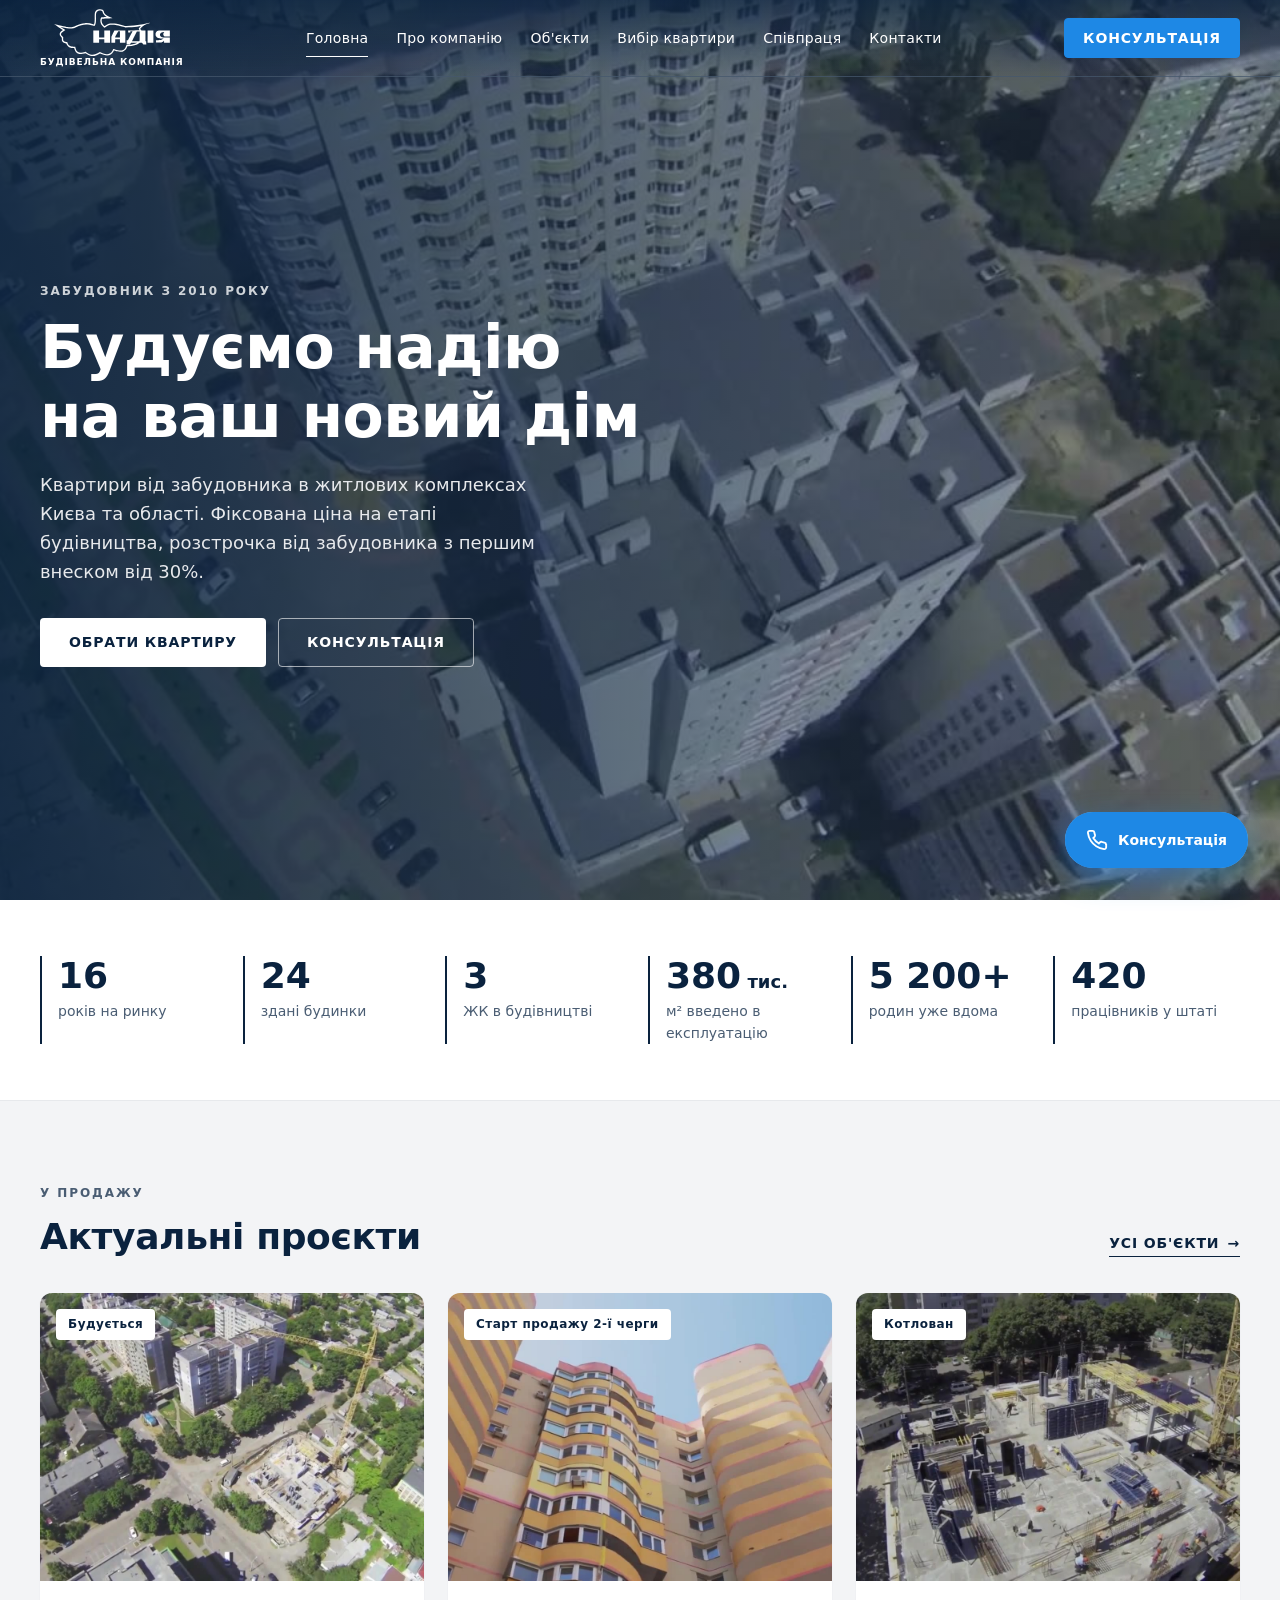
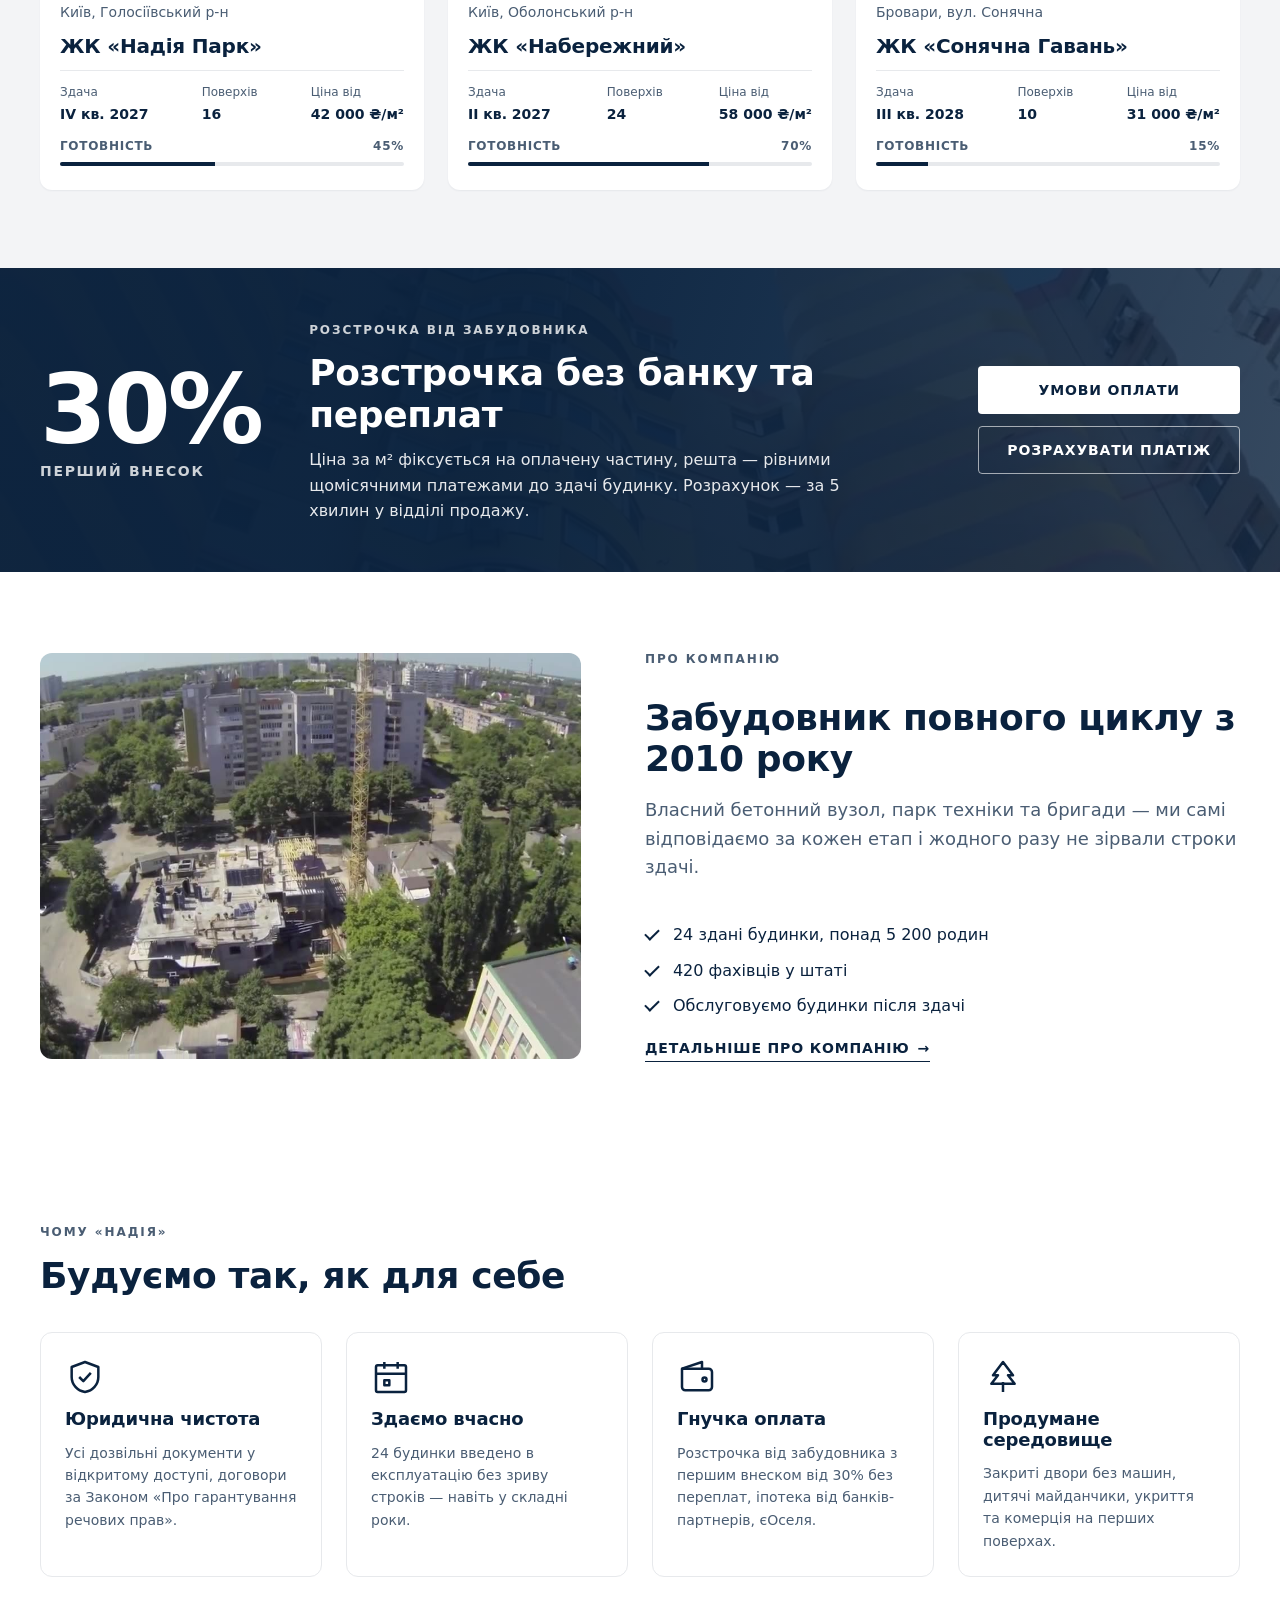
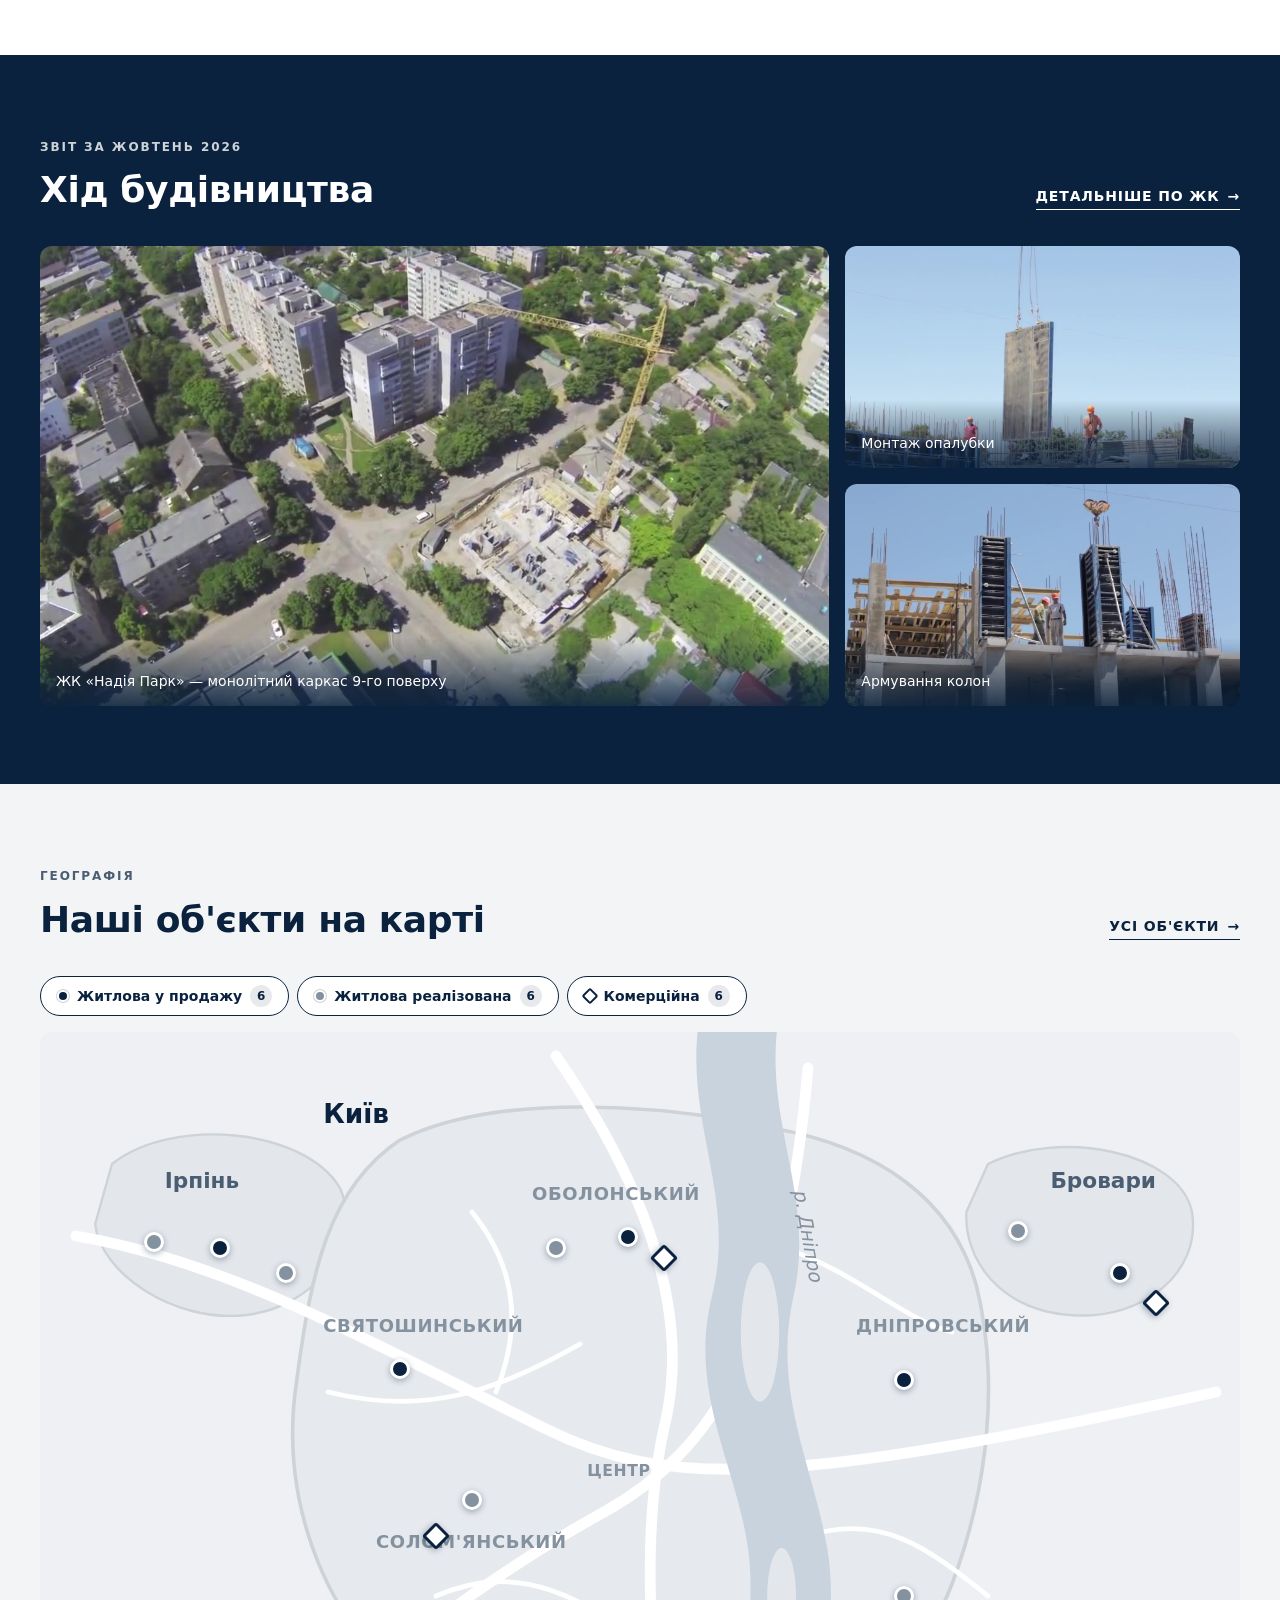
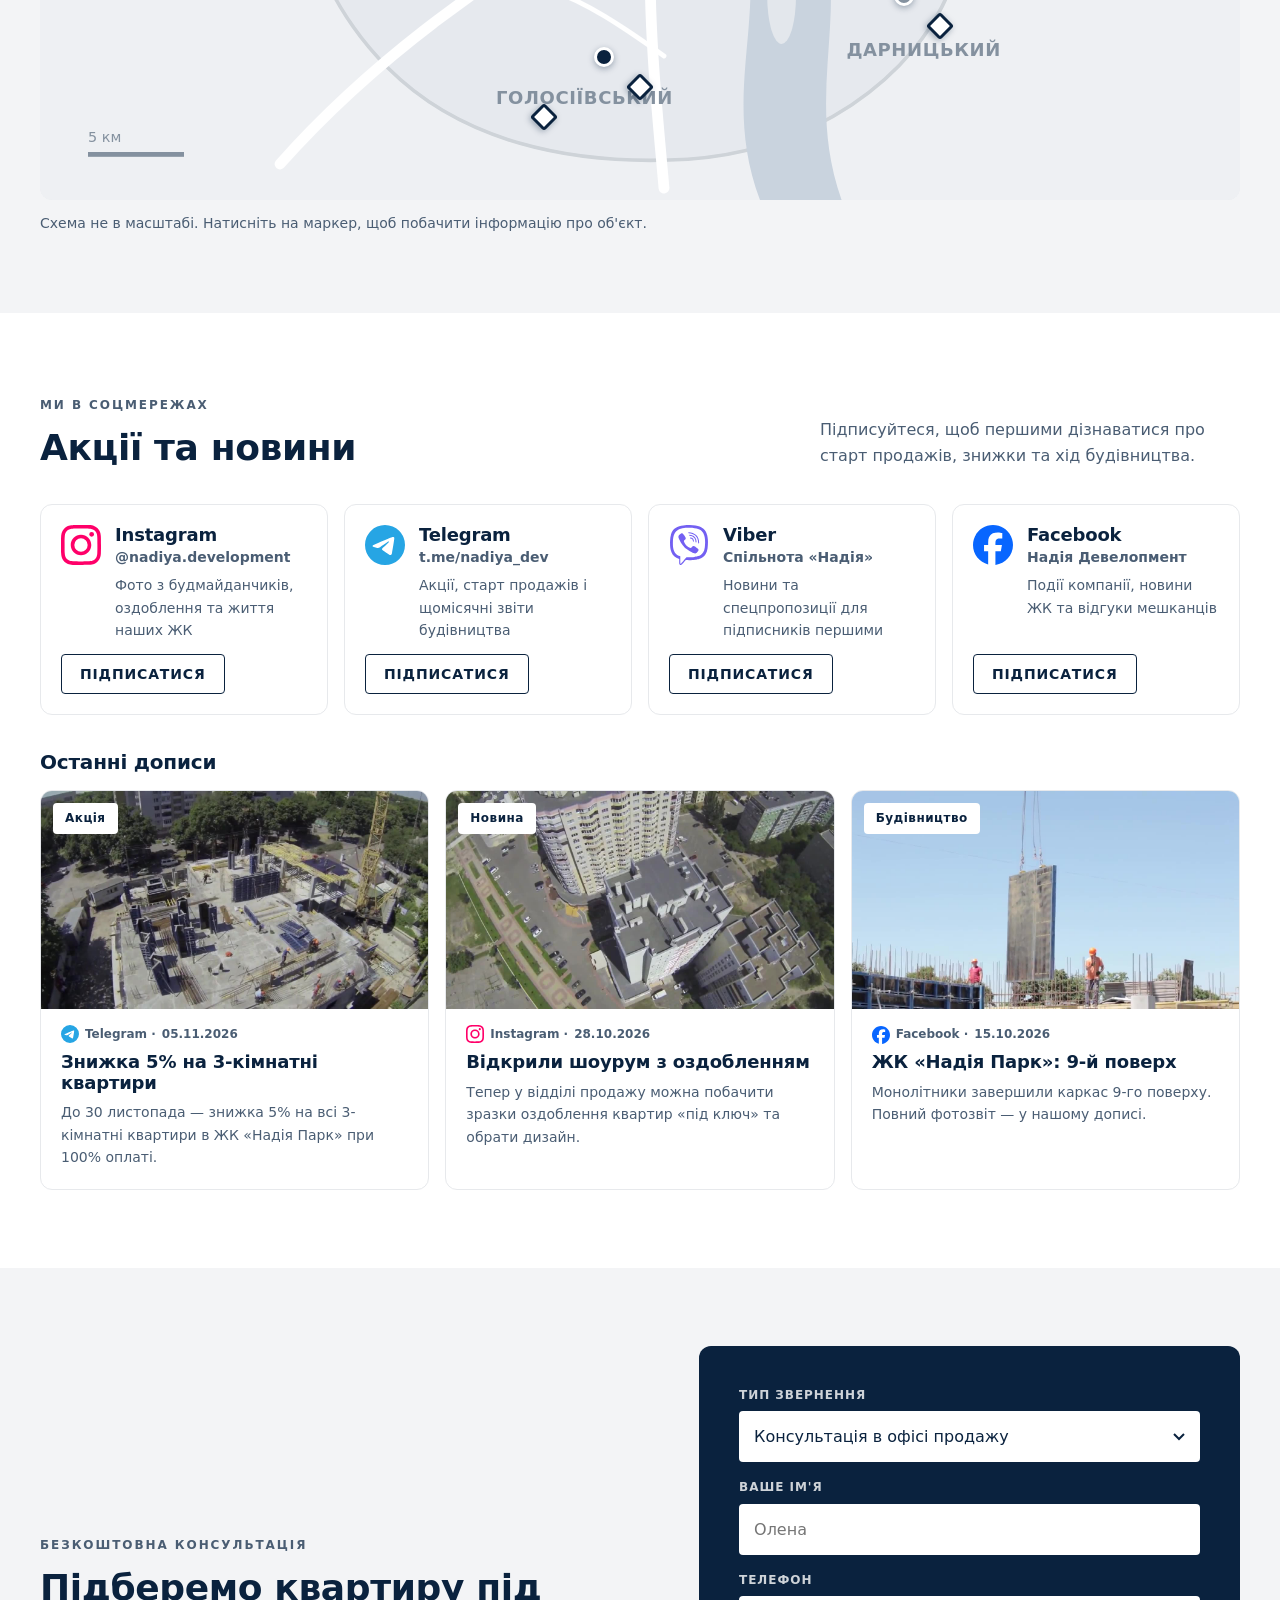
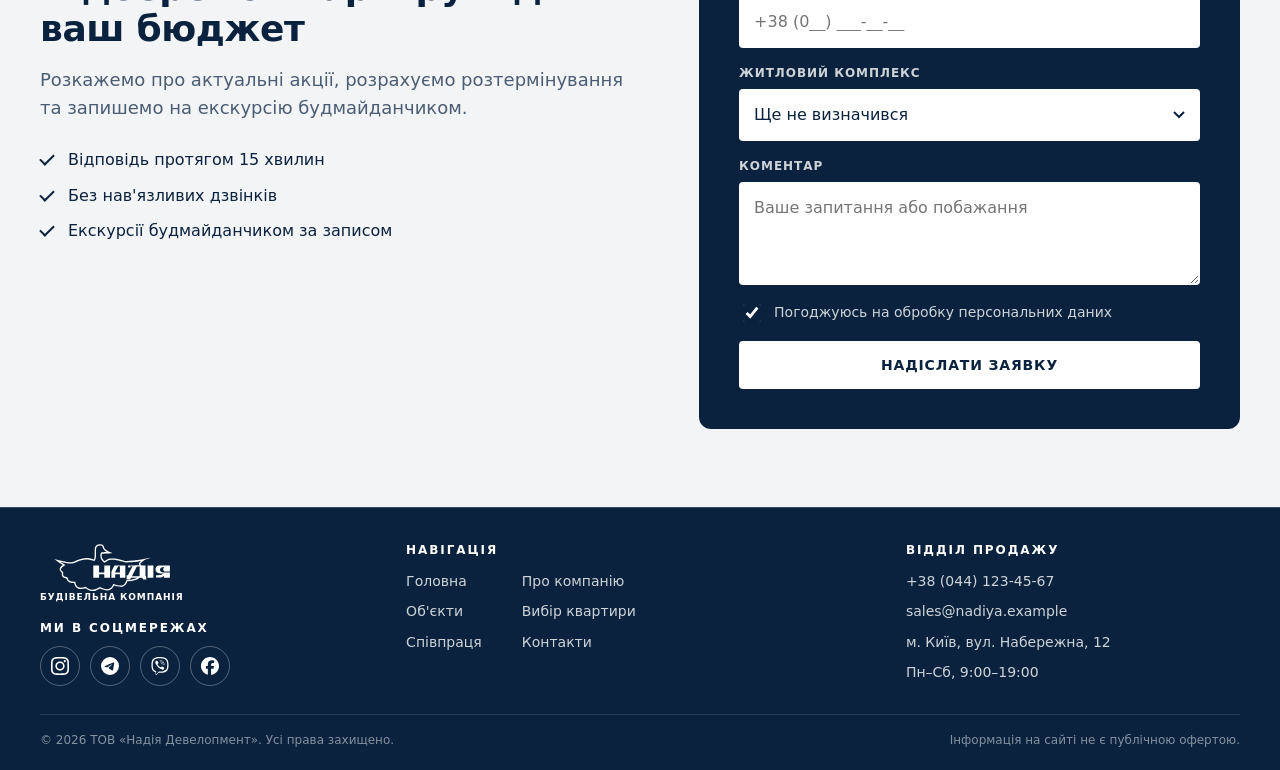
==== commit c071451f: "Підзадача 3: Карта об'єктів на головній - Секція «Наші об'єкти на карті» між «Ходом будівництва» та " ====
--- a/index.html
+++ b/index.html
@@ -11,6 +11,7 @@
   <link rel="stylesheet" href="css/components.css">
   <link rel="stylesheet" href="css/pages.css">
   <script src="js/main.js" defer></script>
+  <script src="js/objects-map.js" defer></script>
 </head>
 <body class="page-home">
   <a class="skip-link" href="#main">Перейти до змісту</a>
@@ -241,8 +242,34 @@
       </div>
     </section>
 
+    <!-- Objects map -->
+    <section class="section section--alt" id="map" aria-labelledby="map-title">
+      <div class="container">
+        <div class="section__head">
+          <div>
+            <span class="eyebrow">Географія</span>
+            <h2 id="map-title">Наші об'єкти на карті</h2>
+          </div>
+          <a class="link-arrow" href="html/properties.html">Усі об'єкти</a>
+        </div>
+        <div class="map-filters" role="group" aria-label="Показати на карті">
+          <button class="chip map-filter" type="button" data-map-filter="sale" aria-pressed="true">
+            <span class="map-filter__mark map-filter__mark--sale" aria-hidden="true"></span>Житлова у продажу <span class="map-filter__count" data-map-count></span>
+          </button>
+          <button class="chip map-filter" type="button" data-map-filter="done" aria-pressed="true">
+            <span class="map-filter__mark map-filter__mark--done" aria-hidden="true"></span>Житлова реалізована <span class="map-filter__count" data-map-count></span>
+          </button>
+          <button class="chip map-filter" type="button" data-map-filter="commercial" aria-pressed="true">
+            <span class="map-filter__mark map-filter__mark--commercial" aria-hidden="true"></span>Комерційна <span class="map-filter__count" data-map-count></span>
+          </button>
+        </div>
+        <div class="objects-map" data-objects-map data-root=""></div>
+        <p class="map-note muted">Схема не в масштабі. Натисніть на маркер, щоб побачити інформацію про об'єкт.</p>
+      </div>
+    </section>
+
     <!-- Social media: promotions and news -->
-    <section class="section section--alt" aria-labelledby="social-title">
+    <section class="section" aria-labelledby="social-title">
       <div class="container">
         <div class="section__head">
           <div>
@@ -329,7 +356,7 @@
     </section>
 
     <!-- CTA with form -->
-    <section class="section cta" aria-labelledby="cta-title">
+    <section class="section section--alt cta" aria-labelledby="cta-title">
       <div class="container cta__inner">
         <div class="cta__text">
           <span class="eyebrow">Безкоштовна консультація</span>
--- a/css/pages.css
+++ b/css/pages.css
@@ -968,15 +968,29 @@
   text-decoration: underline;
 }
 
-.map--route {
-  aspect-ratio: 4 / 3;
-}
-
-@media (min-width: 768px) {
-  .map--route { aspect-ratio: 21 / 8; }
-}
-
-.map--route .map__svg {
+.contacts-layout {
+  display: grid;
+  gap: 16px;
+}
+
+@media (min-width: 1024px) {
+  .contacts-layout { grid-template-columns: 1fr 1fr; gap: 24px; align-items: stretch; }
+}
+
+.contact-cards {
+  display: grid;
+  gap: 16px;
+}
+
+@media (min-width: 600px) {
+  .contact-cards { grid-template-columns: repeat(2, 1fr); }
+}
+
+.map--contacts {
+  min-height: 300px;
+}
+
+.map--contacts .map__svg {
   position: absolute;
   inset: 0;
   width: 100%;
@@ -1847,6 +1861,7 @@
 }
 
 .social-card {
+  border: 1px solid var(--navy-10);
   display: grid;
   grid-template-columns: 40px 1fr;
   grid-template-rows: 1fr auto; /* keep the buttons on one line across cards */
@@ -1900,6 +1915,7 @@
 .post-card {
   position: relative;
   overflow: hidden;
+  border: 1px solid var(--navy-10);
   background: var(--white);
   border-radius: var(--radius-lg);
   transition: box-shadow var(--transition), transform var(--transition);
@@ -1950,3 +1966,441 @@
   font-size: var(--fs-sm);
   color: var(--text-muted);
 }
+
+/* --------------------------------------------------------------------------
+   Monthly construction photos (property page)
+   -------------------------------------------------------------------------- */
+.month-grid {
+  display: grid;
+  grid-template-columns: repeat(2, 1fr);
+  gap: 10px;
+}
+
+@media (min-width: 768px) {
+  .month-grid { grid-template-columns: repeat(3, 1fr); gap: 16px; }
+}
+
+@media (min-width: 1200px) {
+  .month-grid { grid-template-columns: repeat(4, 1fr); }
+}
+
+.month-card {
+  position: relative;
+  display: block;
+  width: 100%;
+  overflow: hidden;
+  border-radius: var(--radius-lg);
+  aspect-ratio: 4 / 3;
+  background: var(--navy-10);
+  cursor: zoom-in;
+}
+
+.month-card img {
+  width: 100%;
+  height: 100%;
+  object-fit: cover;
+  transition: transform 0.5s ease;
+}
+
+.month-card:hover img {
+  transform: scale(1.06);
+}
+
+.month-card__label {
+  position: absolute;
+  left: 0;
+  right: 0;
+  bottom: 0;
+  padding: 28px 12px 10px;
+  background: linear-gradient(to top, rgba(10, 34, 62, 0.85), rgba(10, 34, 62, 0));
+  color: var(--white);
+  font-size: var(--fs-sm);
+  font-weight: 600;
+  text-align: left;
+}
+
+/* Photo viewer modal */
+.modal--photo {
+  align-items: center;
+  padding: 16px;
+}
+
+.modal--photo .modal__backdrop {
+  background: rgba(10, 34, 62, 0.88);
+}
+
+.photo-viewer {
+  position: relative;
+  width: 100%;
+  max-width: 1100px;
+  margin: 0;
+  animation: slide-up 0.25s ease;
+}
+
+.photo-viewer__img {
+  width: 100%;
+  max-height: 78vh;
+  object-fit: contain;
+  border-radius: var(--radius-lg);
+  background: var(--navy);
+}
+
+.photo-viewer__caption {
+  display: flex;
+  justify-content: space-between;
+  gap: 16px;
+  margin-top: 12px;
+  color: var(--white);
+  font-size: var(--fs-sm);
+}
+
+.photo-viewer__count {
+  flex-shrink: 0;
+  color: var(--navy-20);
+}
+
+.photo-viewer__close {
+  top: -52px;
+  right: -4px;
+  color: var(--white);
+}
+
+.photo-viewer__close:hover {
+  color: var(--navy-10);
+}
+
+.photo-viewer__nav {
+  position: absolute;
+  top: calc(50% - 22px);
+  width: 44px;
+  height: 44px;
+  margin-top: -22px;
+  border-radius: 50%;
+  background: rgba(255, 255, 255, 0.92);
+  color: var(--navy);
+  font-size: 28px;
+  line-height: 1;
+}
+
+.photo-viewer__nav--prev { left: 8px; }
+.photo-viewer__nav--next { right: 8px; }
+
+@media (min-width: 1200px) {
+  .photo-viewer__nav--prev { left: -60px; }
+  .photo-viewer__nav--next { right: -60px; }
+}
+
+/* --------------------------------------------------------------------------
+   Objects map (home + property page)
+   -------------------------------------------------------------------------- */
+.objects-map {
+  position: relative;
+}
+
+.objects-map__img {
+  display: block;
+  width: 100%;
+  height: auto;
+  border-radius: var(--radius-lg);
+  background: #eef0f3;
+}
+
+/* Marker layer covers exactly the map image (popup may sit below it on phones) */
+.objects-map__layer {
+  position: absolute;
+  top: 0;
+  left: 0;
+  width: 100%;
+  aspect-ratio: 1000 / 640;
+}
+
+/* Markers ---------------------------------------------------------------- */
+.map-marker {
+  position: absolute;
+  z-index: 1;
+  display: flex;
+  align-items: center;
+  justify-content: center;
+  width: 28px;
+  height: 28px;
+  margin: -14px 0 0 -14px;
+  border-radius: 50%;
+  transition: transform 0.25s ease, opacity 0.25s ease, visibility 0.25s;
+}
+
+@media (min-width: 768px) {
+  .map-marker { width: 34px; height: 34px; margin: -17px 0 0 -17px; }
+}
+
+.map-marker__dot {
+  width: 16px;
+  height: 16px;
+  border: 3px solid var(--white);
+  border-radius: 50%;
+  box-shadow: 0 2px 6px rgba(10, 34, 62, 0.35);
+  transition: transform 0.2s ease;
+}
+
+@media (min-width: 768px) {
+  .map-marker__dot { width: 20px; height: 20px; }
+}
+
+.map-marker--sale .map-marker__dot { background: var(--navy); }
+.map-marker--done .map-marker__dot { background: var(--navy-50); }
+
+/* Commercial: square marker, white with navy outline (differs not only by colour) */
+.map-marker--commercial .map-marker__dot {
+  border: 3px solid var(--navy);
+  border-radius: 3px;
+  background: var(--white);
+  transform: rotate(45deg);
+}
+
+.map-marker:hover .map-marker__dot,
+.map-marker.is-open .map-marker__dot {
+  transform: scale(1.3);
+}
+
+.map-marker--commercial:hover .map-marker__dot,
+.map-marker--commercial.is-open .map-marker__dot {
+  transform: rotate(45deg) scale(1.3);
+}
+
+.map-marker.is-open {
+  z-index: 3;
+}
+
+.map-marker:focus-visible {
+  outline: 3px solid var(--accent);
+  outline-offset: 0;
+}
+
+.map-marker.is-hidden {
+  opacity: 0;
+  transform: scale(0.4);
+  visibility: hidden;
+  pointer-events: none;
+}
+
+/* Property page: muted dots + one active pin */
+.map-marker--muted {
+  width: 10px;
+  height: 10px;
+  margin: -5px 0 0 -5px;
+  background: var(--navy-20);
+  border: 2px solid var(--white);
+}
+
+.map-marker--active {
+  z-index: 2;
+  width: auto;
+  height: auto;
+  margin: 0;
+  border-radius: 0;
+  transform: translate(-50%, -100%);
+  flex-direction: column;
+}
+
+.map-marker__label {
+  order: -1;
+  margin-bottom: 6px;
+  padding: 6px 10px;
+  border-radius: var(--radius);
+  background: var(--navy);
+  color: var(--white);
+  font-size: var(--fs-xs);
+  font-weight: 700;
+  white-space: nowrap;
+  box-shadow: var(--shadow);
+}
+
+.map-marker__pin {
+  position: relative;
+  width: 30px;
+  height: 30px;
+  border-radius: 50% 50% 50% 0;
+  background: var(--navy);
+  transform: rotate(-45deg);
+  box-shadow: 0 4px 10px rgba(10, 34, 62, 0.4);
+}
+
+.map-marker__pin::after {
+  content: "";
+  position: absolute;
+  inset: 9px;
+  border-radius: 50%;
+  background: var(--white);
+}
+
+/* Pulse ring under the active pin */
+.map-marker--active::after {
+  content: "";
+  position: absolute;
+  left: 50%;
+  bottom: -10px;
+  width: 20px;
+  height: 20px;
+  margin-left: -10px;
+  border-radius: 50%;
+  background: rgba(10, 34, 62, 0.35);
+  animation: map-pulse 2s ease-out infinite;
+  z-index: -1;
+}
+
+@keyframes map-pulse {
+  0% { transform: scale(0.6); opacity: 0.9; }
+  100% { transform: scale(2.6); opacity: 0; }
+}
+
+/* Popup ------------------------------------------------------------------ */
+.map-popup {
+  position: absolute;
+  z-index: 4;
+  display: grid;
+  gap: 4px;
+  width: 260px;
+  padding: 16px 16px 14px;
+  border-radius: var(--radius-lg);
+  background: var(--white);
+  box-shadow: 0 12px 32px rgba(10, 34, 62, 0.28);
+  transform: translate(-50%, calc(-100% - 22px));
+  animation: fade-in 0.2s ease;
+}
+
+.map-popup.is-below { transform: translate(-50%, 22px); }
+.map-popup.is-left { transform: translate(-24px, calc(-100% - 22px)); }
+.map-popup.is-right { transform: translate(calc(-100% + 24px), calc(-100% - 22px)); }
+.map-popup.is-below.is-left { transform: translate(-24px, 22px); }
+.map-popup.is-below.is-right { transform: translate(calc(-100% + 24px), 22px); }
+
+/* Phones: show the popup under the map instead of covering it */
+@media (max-width: 599px) {
+  .map-popup,
+  .map-popup.is-below,
+  .map-popup.is-left,
+  .map-popup.is-right,
+  .map-popup.is-below.is-left,
+  .map-popup.is-below.is-right {
+    position: relative;
+    left: auto !important;
+    top: auto !important;
+    width: auto;
+    margin-top: 10px;
+    transform: none;
+    box-shadow: 0 4px 16px rgba(10, 34, 62, 0.16);
+  }
+}
+
+.map-popup__close {
+  position: absolute;
+  top: 4px;
+  right: 4px;
+  width: 36px;
+  height: 36px;
+  font-size: 22px;
+  line-height: 1;
+  color: var(--navy-70);
+}
+
+.map-popup__type {
+  justify-self: start;
+  padding: 3px 8px;
+  border-radius: var(--radius);
+  font-size: 0.6875rem;
+  font-weight: 700;
+  letter-spacing: 0.04em;
+  text-transform: uppercase;
+}
+
+.map-popup__type--sale { background: var(--navy); color: var(--white); }
+.map-popup__type--done { background: var(--navy-50); color: var(--white); }
+.map-popup__type--commercial { border: 1px solid var(--navy); color: var(--navy); }
+
+.map-popup__name {
+  margin-top: 4px;
+  padding-right: 24px;
+  font-size: var(--fs-lg);
+  font-weight: 700;
+  line-height: 1.25;
+}
+
+.map-popup__address,
+.map-popup__fact {
+  font-size: var(--fs-sm);
+  color: var(--text-muted);
+}
+
+.map-popup__fact {
+  color: var(--navy);
+  font-weight: 600;
+}
+
+.map-popup__link {
+  justify-self: start;
+  margin-top: 8px;
+}
+
+/* Filters (home page) ----------------------------------------------------- */
+.map-filters {
+  display: flex;
+  flex-wrap: wrap;
+  gap: 8px;
+  margin-bottom: 16px;
+}
+
+.map-filter {
+  display: inline-flex;
+  align-items: center;
+  gap: 8px;
+}
+
+.map-filter__mark {
+  width: 12px;
+  height: 12px;
+  border: 2px solid var(--white);
+  border-radius: 50%;
+  box-shadow: 0 0 0 1px var(--navy-20);
+}
+
+.map-filter__mark--sale { background: var(--navy); }
+.map-filter__mark--done { background: var(--navy-50); }
+.map-filter__mark--commercial {
+  border: 2px solid var(--navy);
+  border-radius: 2px;
+  background: var(--white);
+  box-shadow: none;
+  transform: rotate(45deg);
+}
+
+.map-filter[aria-pressed="false"] {
+  opacity: 0.55;
+  text-decoration: line-through;
+}
+
+/* The chip's "pressed" style is dark; keep filters light so the marks stay visible */
+.map-filter[aria-pressed="true"] {
+  background: var(--white);
+  border-color: var(--navy);
+  color: var(--navy);
+}
+
+.map-filter__count {
+  display: inline-flex;
+  align-items: center;
+  justify-content: center;
+  min-width: 22px;
+  height: 22px;
+  padding: 0 6px;
+  border-radius: 11px;
+  background: var(--navy-10);
+  font-size: var(--fs-xs);
+}
+
+@media (prefers-reduced-motion: reduce) {
+  .map-marker--active::after { animation: none; }
+}
+
+.map-note {
+  margin-top: 12px;
+  font-size: var(--fs-sm);
+}
